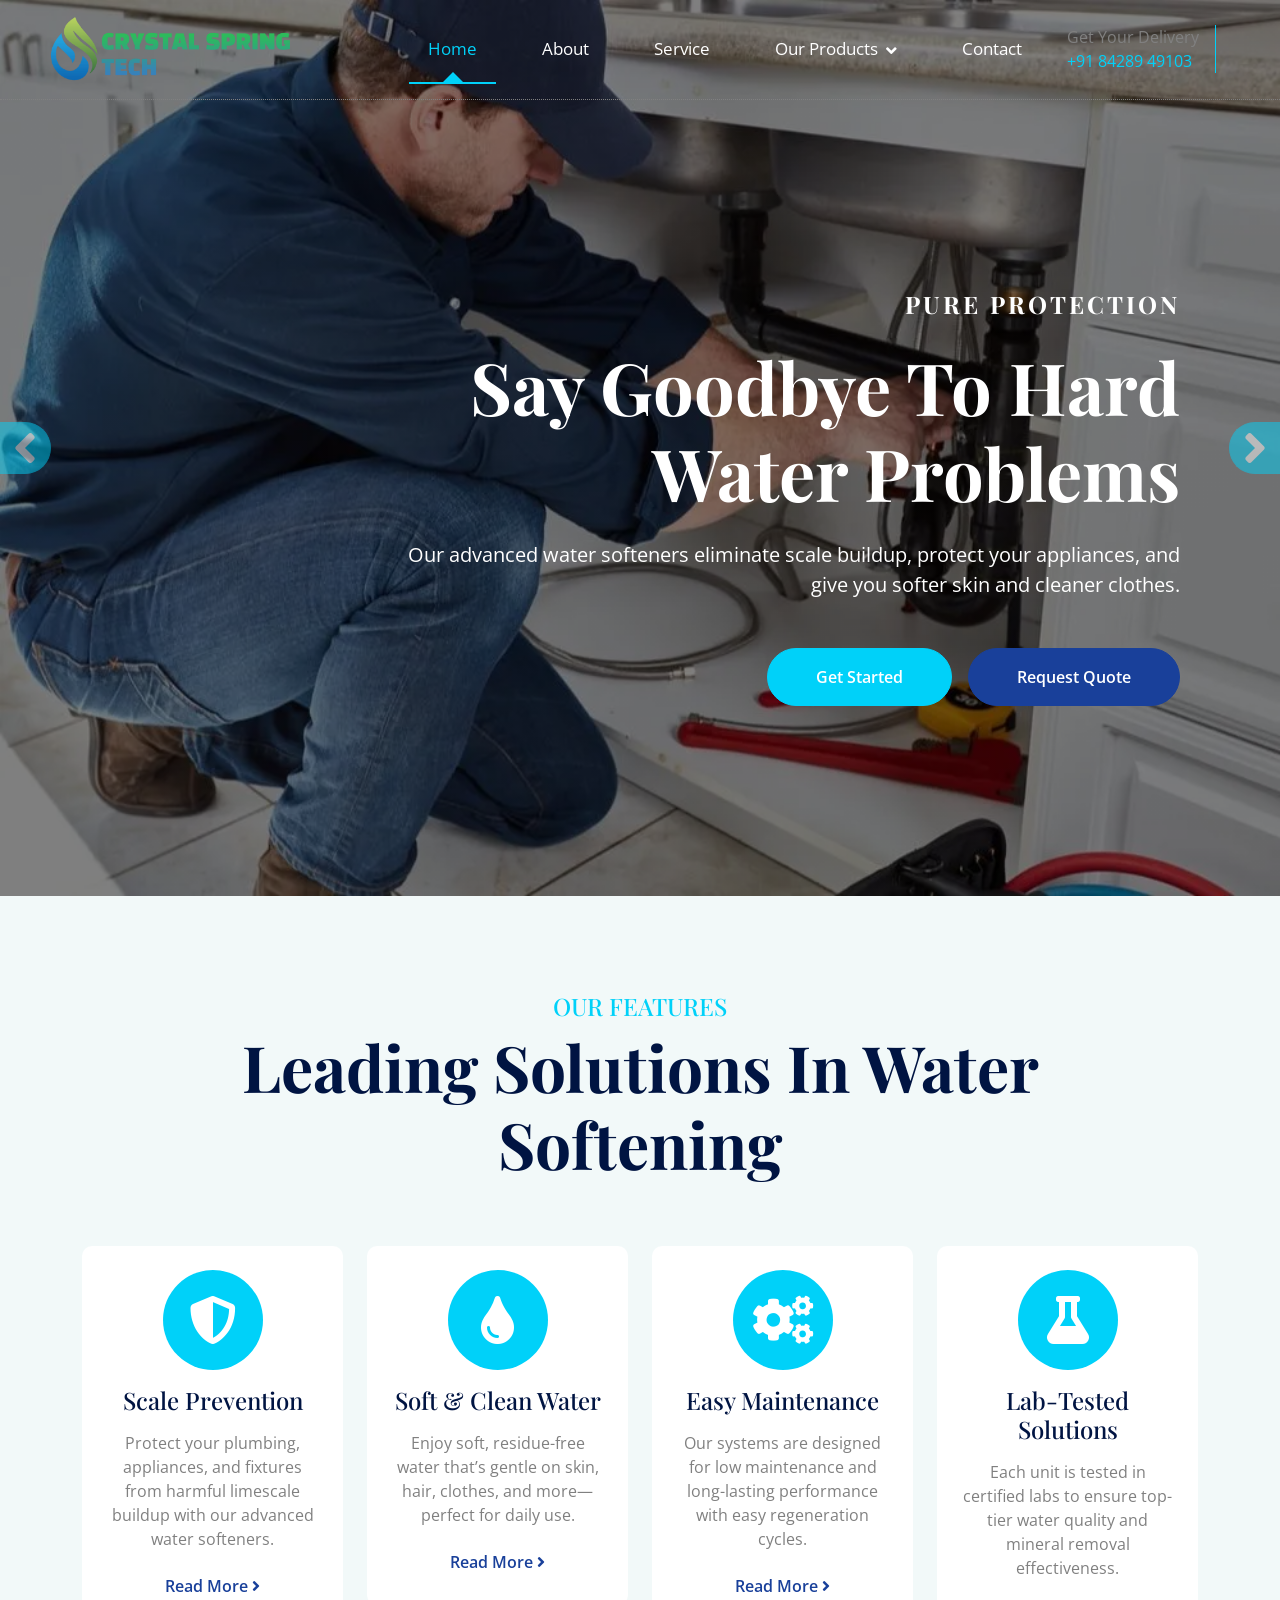
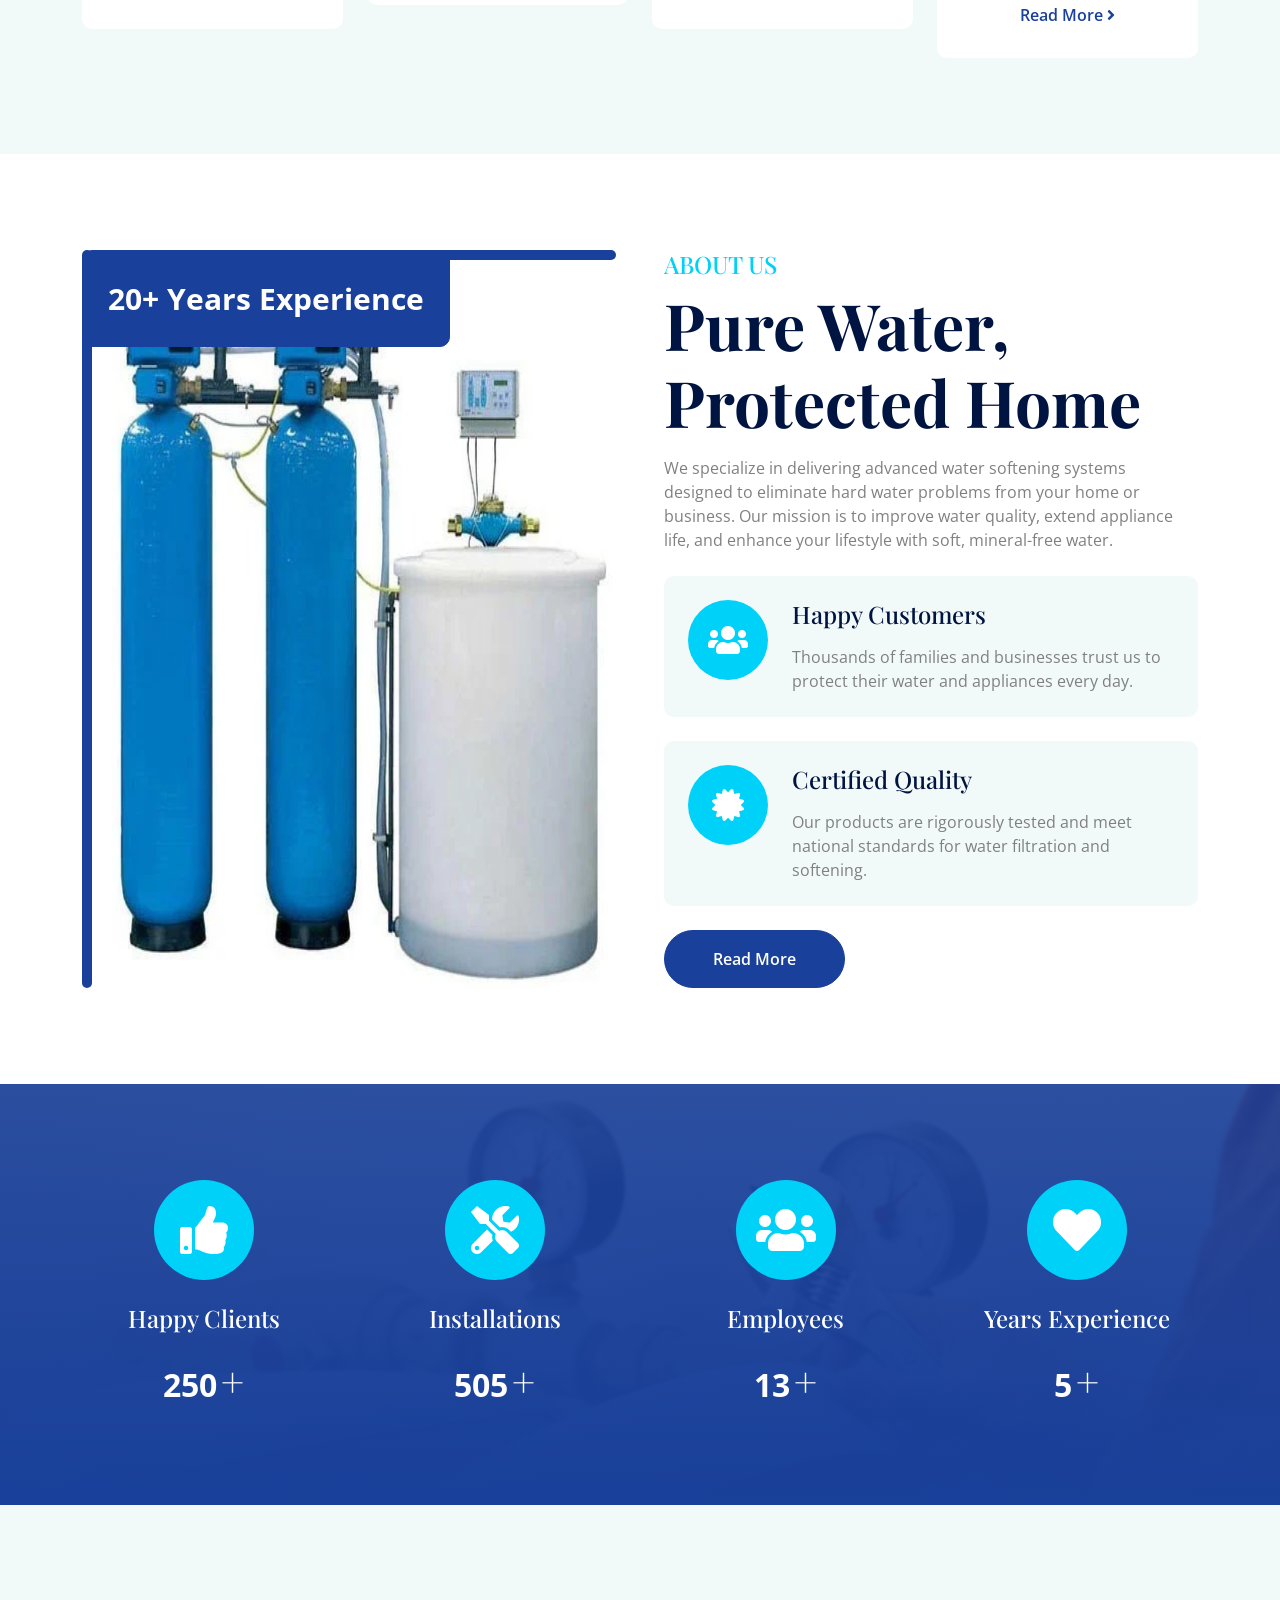
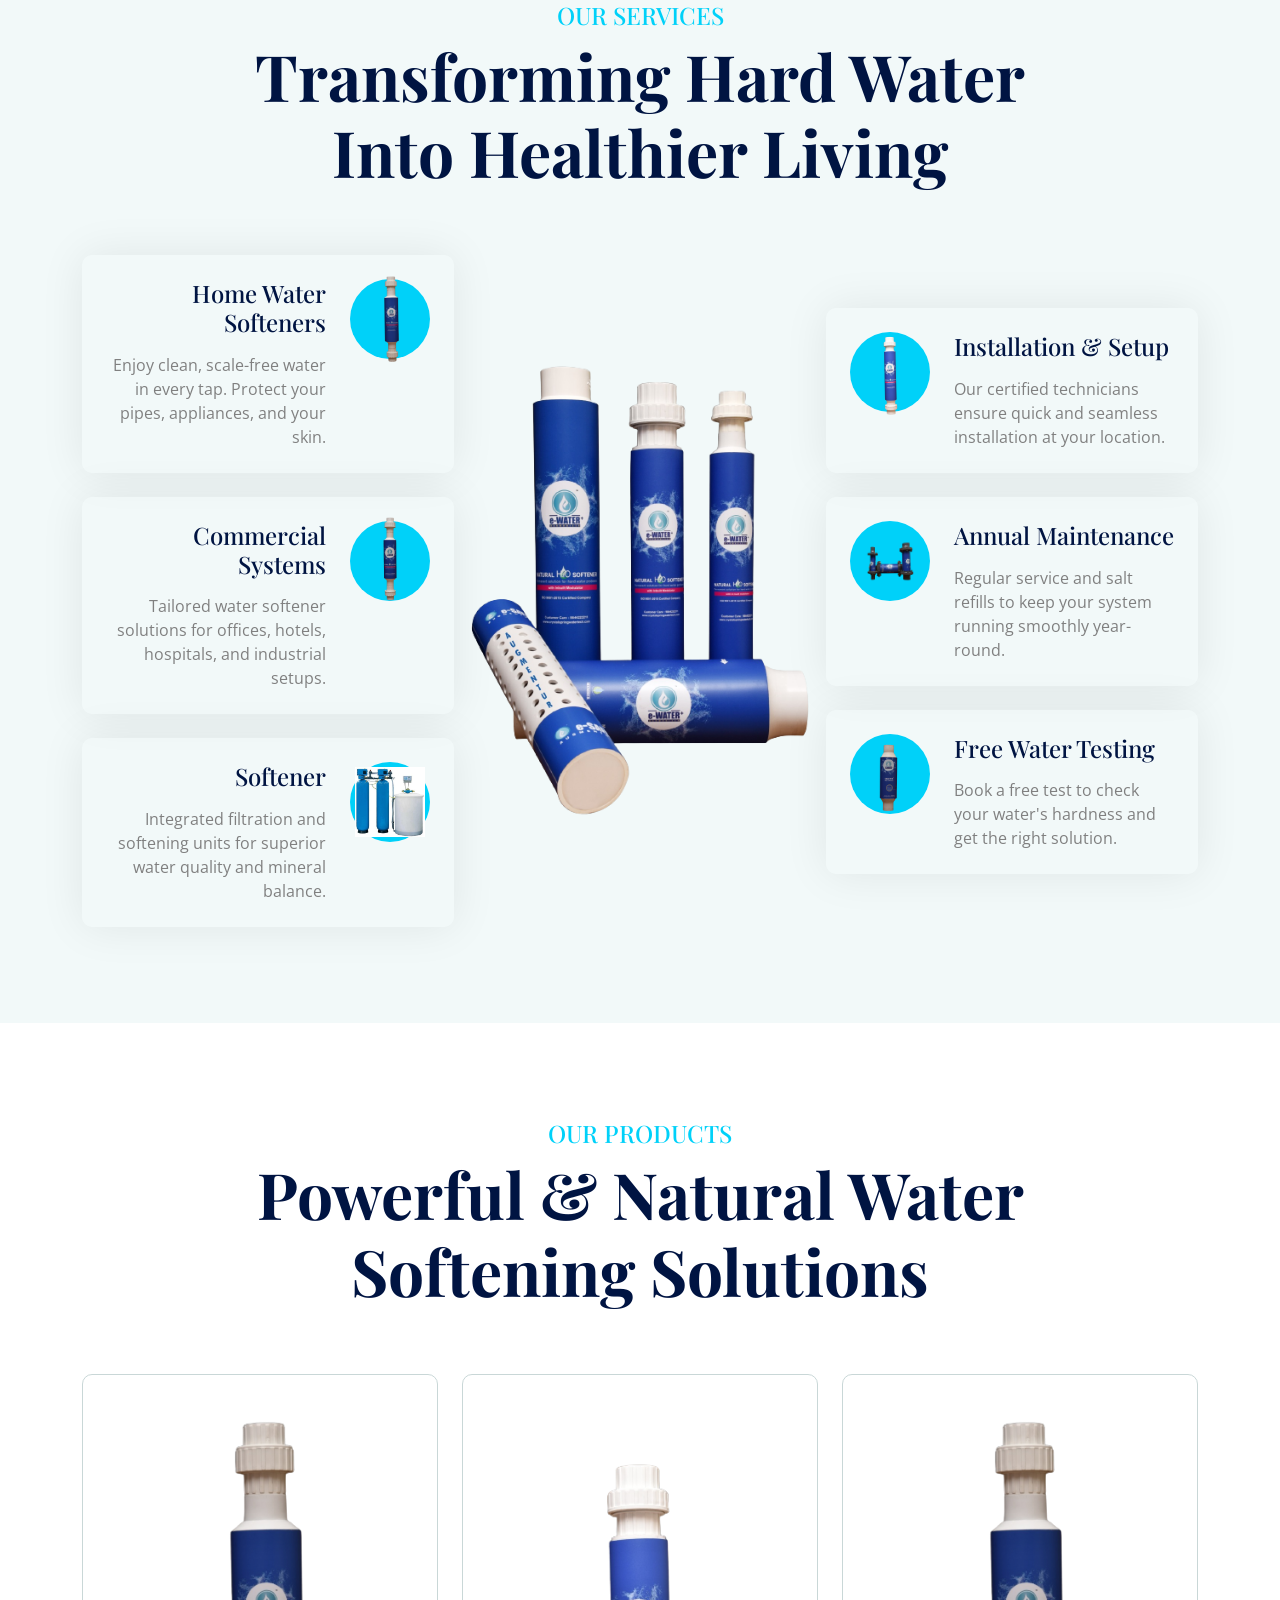
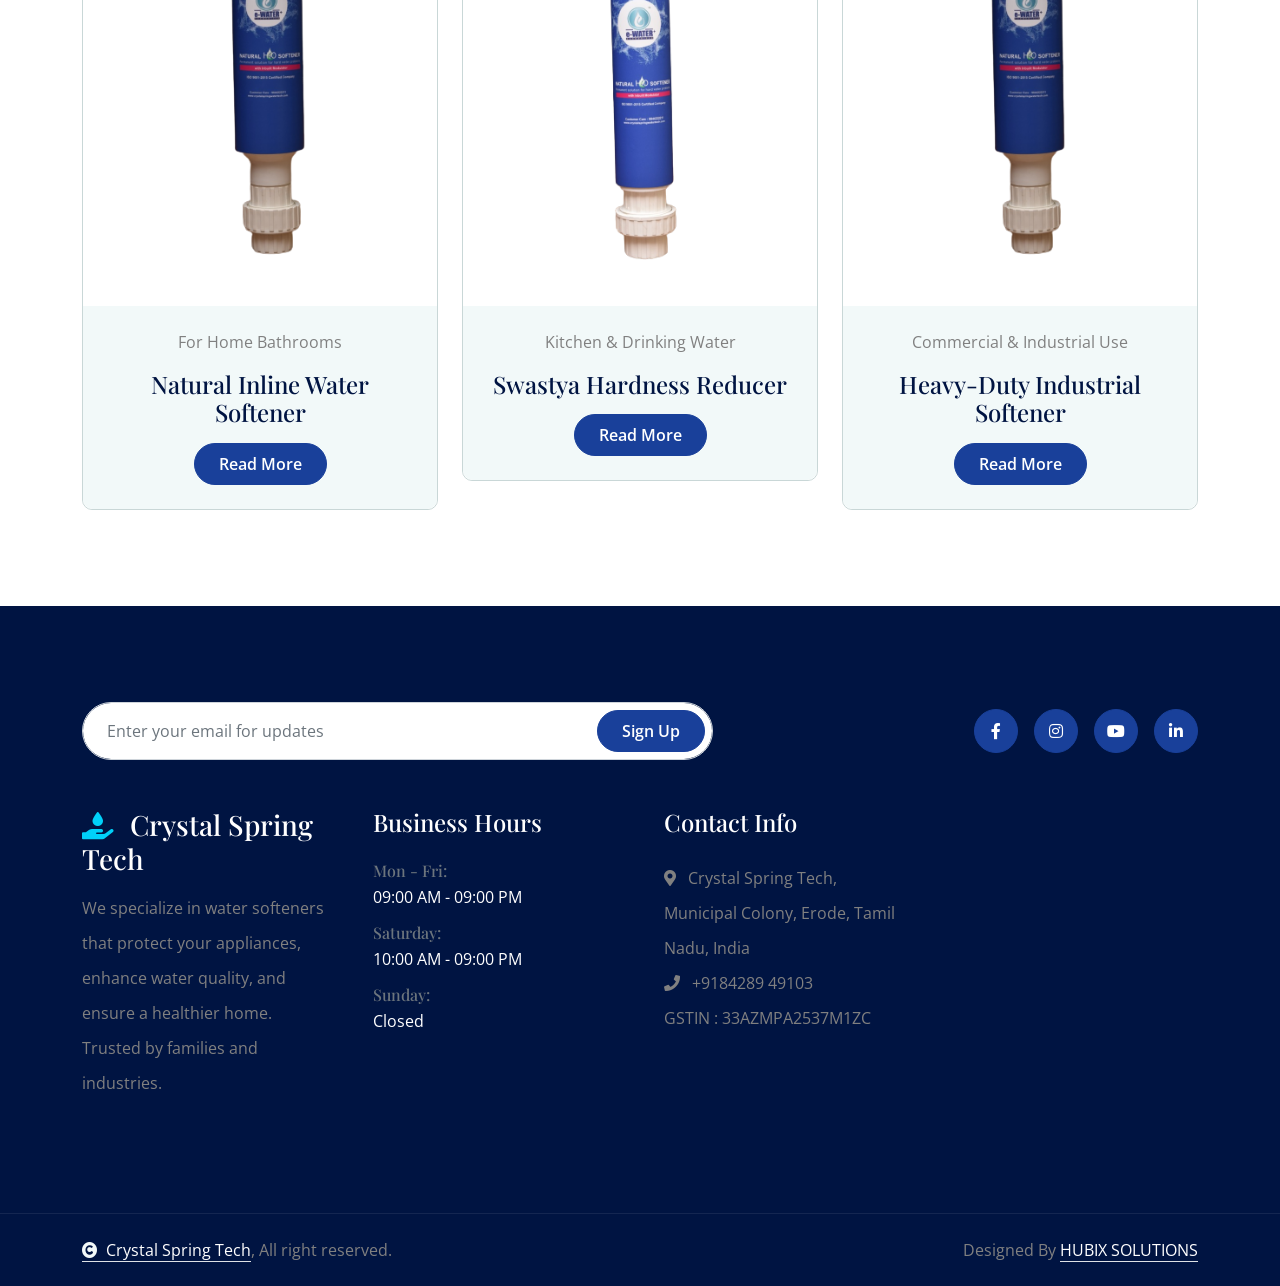
==== index.html @ ca8a9dbf "Update index.html" ====
<!DOCTYPE html>
<html lang="en">

    <head>
        <meta charset="utf-8">
        <title>Crystal Spring Tech</title>
        <meta content="width=device-width, initial-scale=1.0" name="viewport">
        <meta content="" name="keywords">
        <meta content="" name="description">

        <!-- Google Web Fonts -->
        <link rel="preconnect" href="https://fonts.googleapis.com">
        <link rel="preconnect" href="https://fonts.gstatic.com" crossorigin>
        <link href="https://fonts.googleapis.com/css2?family=Open+Sans:ital,wdth,wght@0,75..100,300..800;1,75..100,300..800&family=Playfair+Display:ital,wght@0,400..900;1,400..900&display=swap" rel="stylesheet"> 

        <!-- Icon Font Stylesheet -->
        <link rel="stylesheet" href="https://use.fontawesome.com/releases/v5.15.4/css/all.css"/>
        <link href="https://cdn.jsdelivr.net/npm/bootstrap-icons@1.4.1/font/bootstrap-icons.css" rel="stylesheet">

        <!-- Libraries Stylesheet -->
        <link href="lib/animate/animate.min.css" rel="stylesheet">
        <link href="lib/owlcarousel/assets/owl.carousel.min.css" rel="stylesheet">


        <!-- Customized Bootstrap Stylesheet -->
        <link href="css/bootstrap.min.css" rel="stylesheet">

        <!-- Template Stylesheet -->
        <link href="css/style.css" rel="stylesheet">
        
        <!-- Custom Modal Styles -->
        <style>
            .modal-content {
                border-radius: 15px;
                border: none;
                box-shadow: 0 10px 30px rgba(0,0,0,0.3);
            }
            .modal-header {
                background: linear-gradient(135deg, #007bff, #0056b3);
                color: white;
                border-radius: 15px 15px 0 0;
            }
            .modal-header .btn-close {
                filter: invert(1);
            }
            .modal-body {
                padding: 2rem;
            }
            .modal-footer {
                border-top: 1px solid #dee2e6;
                padding: 1rem 2rem;
            }
            .service-content a[data-bs-toggle="modal"] {
                cursor: pointer;
                transition: all 0.3s ease;
            }
            .service-content a[data-bs-toggle="modal"]:hover {
                color: #007bff !important;
                transform: translateY(-2px);
            }
        </style>
    </head>

    <body>

        <!-- Spinner Start -->
        <div id="spinner" class="show bg-white position-fixed translate-middle w-100 vh-100 top-50 start-50 d-flex align-items-center justify-content-center">
            <div class="spinner-border text-primary" style="width: 3rem; height: 3rem;" role="status">
                <span class="sr-only">Loading...</span>
            </div>
        </div>
        <!-- Spinner End -->

        <!-- Navbar & Hero Start -->
        <div class="container-fluid position-relative p-0">
            <nav class="navbar navbar-expand-lg navbar-light px-4 px-lg-5 py-3 py-lg-0">
                <a href="/" class="navbar-brand p-0" style="max-height: 100px;">
                    <div style="display: flex;">
                        <img src="img/cst-logo.png" style="" alt="Logo">
                    </div>
                </a>
                <button class="navbar-toggler" type="button" data-bs-toggle="collapse" data-bs-target="#navbarCollapse">
                    <span class="fa fa-bars"></span>
                </button>
                <div class="collapse navbar-collapse" id="navbarCollapse">
                    <div class="navbar-nav ms-auto py-0">
                        <a href="/index.html" class="nav-item nav-link active" style="padding: 20px;">Home</a>
                        <a href="/about.html" class="nav-item nav-link" style="padding: 20px;">About</a>
                        <a href="/service.html" class="nav-item nav-link" style="padding: 20px;">Service</a>
                        
                        <!-- Products Dropdown -->
                        <div class="nav-item dropdown">
                            <a href="#" class="nav-link dropdown-toggle" style="padding: 20px;" id="productsDropdown" role="button" data-bs-toggle="dropdown" aria-expanded="false">Our Products</a>
                            <ul class="dropdown-menu" aria-labelledby="productsDropdown">
                                <li><a class="dropdown-item" href="/softeners.html">Water Softeners</a></li>
                                <li><a class="dropdown-item" href="/ro-purifiers.html">RO Purifiers</a></li>
                                <li><a class="dropdown-item" href="/commercial-purifiers.html">Commercial Purifiers</a></li>
                                <li><a class="dropdown-item" href="/health-products.html">Health Products</a></li>
                            </ul>
                        </div>

                        <a href="/contact.html" class="nav-item nav-link" style="padding: 20px;">Contact</a>
                    </div>
                    <div class="d-none d-xl-flex me-3">
                        <div class="d-flex flex-column pe-3 border-end border-primary">
                            <span class="text-body">Get Your Delivery</span>
                            <a href="tel:+91 84289 49103"><span class="text-primary">+91 84289 49103</span></a>
                        </div>
                    </div>

                </div>
            </nav>
            </div>

            <!-- Carousel Start -->
         <!-- Carousel Start -->
<div class="carousel-header">
    <div id="carouselId" class="carousel slide" data-bs-ride="carousel">
        <ol class="carousel-indicators">
            <li data-bs-target="#carouselId" data-bs-slide-to="0" class="active"></li>
            <li data-bs-target="#carouselId" data-bs-slide-to="1"></li>
            <li data-bs-target="#carouselId" data-bs-slide-to="2"></li>
        </ol>
        <div class="carousel-inner" role="listbox">
            <!-- Slide 1 -->
            <div class="carousel-item active">
                <img src="img/slide-1.webp" class="img-fluid w-100" alt="Water softener installation">
                <div class="carousel-caption-1">
                    <div class="carousel-caption-1-content" style="max-width: 900px;">
                        <h4 class="text-white text-uppercase fw-bold mb-4 fadeInLeft animated" style="letter-spacing: 3px;">Pure Protection</h4>
                        <h1 class="display-2 text-capitalize text-white mb-4 fadeInLeft animated">Say Goodbye to Hard Water Problems</h1>
                        <p class="mb-5 fs-5 text-white fadeInLeft animated">
                            Our advanced water softeners eliminate scale buildup, protect your appliances, and give you softer skin and cleaner clothes.
                        </p>
                        <div class="carousel-caption-1-content-btn fadeInLeft animated">
                            <a class="btn btn-primary rounded-pill py-3 px-5 me-2" href="#">Get Started</a>
                            <a class="btn btn-secondary rounded-pill py-3 px-5 ms-2" href="#">Request Quote</a>
                        </div>
                    </div>
                </div>
            </div>

            <!-- Slide 2 -->
            <div class="carousel-item">
                <img src="img/slide-2.jpg" class="img-fluid w-100" alt="Happy family using soft water">
                <div class="carousel-caption-2">
                    <div class="carousel-caption-2-content" style="max-width: 900px;">
                        <h4 class="text-white text-uppercase fw-bold mb-4 fadeInRight animated" style="letter-spacing: 3px;">Healthy Living</h4>
                        <h1 class="display-2 text-capitalize text-white mb-4 fadeInRight animated">Soft Water for a Healthier Home</h1>
                        <p class="mb-5 fs-5 text-white fadeInRight animated">
                            Provide your family with cleaner, safer water. Enjoy benefits like smoother skin, shinier hair, and spotless dishes every day.
                        </p>
                        <div class="carousel-caption-2-content-btn fadeInRight animated">
                            <a class="btn btn-primary rounded-pill py-3 px-5 me-2" href="#">Try It Now</a>
                            <a class="btn btn-secondary rounded-pill py-3 px-5 ms-2" href="#">Free Consultation</a>
                        </div>
                    </div>
                </div>
            </div>

            <!-- Slide 3 -->
            <div class="carousel-item">
                <img src="img/slide-3.jpg" class="img-fluid w-100" alt="Pipe cleaned by soft water">
                <div class="carousel-caption-1">
                    <div class="carousel-caption-1-content" style="max-width: 900px;">
                        <h4 class="text-white text-uppercase fw-bold mb-4 fadeInLeft animated" style="letter-spacing: 3px;">Smart Savings</h4>
                        <h1 class="display-2 text-capitalize text-white mb-4 fadeInLeft animated">Extend the Life of Your Appliances</h1>
                        <p class="mb-5 fs-5 text-white fadeInLeft animated">
                            Prevent limescale damage to your plumbing, water heaters, and washing machines — save money on repairs and energy bills.
                        </p>
                        <div class="carousel-caption-1-content-btn fadeInLeft animated">
                            <a class="btn btn-primary rounded-pill py-3 px-5 me-2" href="#">Install Now</a>
                            <a class="btn btn-secondary rounded-pill py-3 px-5 ms-2" href="#">Learn More</a>
                        </div>
                    </div>
                </div>
            </div>
        </div>

        <!-- Carousel controls -->
        <button class="carousel-control-prev" type="button" data-bs-target="#carouselId" data-bs-slide="prev">
            <span class="carousel-control-prev-icon btn btn-primary" aria-hidden="true"><i class="fa fa-angle-left fa-3x"></i></span>
            <span class="visually-hidden">Previous</span>
        </button>
        <button class="carousel-control-next" type="button" data-bs-target="#carouselId" data-bs-slide="next">
            <span class="carousel-control-next-icon btn btn-primary" aria-hidden="true"><i class="fa fa-angle-right fa-3x"></i></span>
            <span class="visually-hidden">Next</span>
        </button>
    </div>
</div>
<!-- Carousel End -->

        <!-- Navbar & Hero End -->

        <!-- Modal Search Start -->
        <div class="modal fade" id="searchModal" tabindex="-1" aria-labelledby="exampleModalLabel" aria-hidden="true">
            <div class="modal-dialog modal-fullscreen">
                <div class="modal-content rounded-0">
                    <div class="modal-header">
                        <h4 class="modal-title mb-0" id="exampleModalLabel">Search by keyword</h4>
                        <button type="button" class="btn-close" data-bs-dismiss="modal" aria-label="Close"></button>
                    </div>
                    <div class="modal-body d-flex align-items-center">
                        <div class="input-group w-75 mx-auto d-flex">
                            <input type="search" class="form-control p-3" placeholder="keywords" aria-describedby="search-icon-1">
                            <span id="search-icon-1" class="input-group-text btn border p-3"><i class="fa fa-search text-white"></i></span>
                        </div>
                    </div>
                </div>
            </div>
        </div>
        <!-- Modal Search End -->

        <!-- Installation & Setup Modal -->
        <div class="modal fade" id="installationModal" tabindex="-1" aria-labelledby="installationModalLabel" aria-hidden="true">
            <div class="modal-dialog modal-lg">
                <div class="modal-content">
                    <div class="modal-header">
                        <h5 class="modal-title" id="installationModalLabel">Installation & Setup Service</h5>
                        <button type="button" class="btn-close" data-bs-dismiss="modal" aria-label="Close"></button>
                    </div>
                    <div class="modal-body">
                        <div class="row">
                            <div class="col-md-4">
                                <img src="img/ewater-cup.png" class="img-fluid rounded" alt="Installation Service">
                            </div>
                            <div class="col-md-8">
                                <h4 class="text-primary mb-3">Professional Installation Service</h4>
                                <p class="mb-3">Our certified technicians provide complete installation and setup services for all our water softening systems.</p>
                                <ul class="list-unstyled">
                                    <li><i class="fas fa-check text-primary me-2"></i>Free site inspection and assessment</li>
                                    <li><i class="fas fa-check text-primary me-2"></i>Professional installation by certified technicians</li>
                                    <li><i class="fas fa-check text-primary me-2"></i>System testing and calibration</li>
                                    <li><i class="fas fa-check text-primary me-2"></i>User training and maintenance guidance</li>
                                    <li><i class="fas fa-check text-primary me-2"></i>1-year installation warranty</li>
                                </ul>
                                <p class="text-muted"><strong>Duration:</strong> 2-4 hours | <strong>Cost:</strong> Included with product purchase</p>
                            </div>
                        </div>
                    </div>
                    <div class="modal-footer">
                        <button type="button" class="btn btn-secondary" data-bs-dismiss="modal">Close</button>
                        <a href="/contact.html" class="btn btn-primary">Book Installation</a>
                    </div>
                </div>
            </div>
        </div>

        <!-- Annual Maintenance Modal -->
        <div class="modal fade" id="maintenanceModal" tabindex="-1" aria-labelledby="maintenanceModalLabel" aria-hidden="true">
            <div class="modal-dialog modal-lg">
                <div class="modal-content">
                    <div class="modal-header">
                        <h5 class="modal-title" id="maintenanceModalLabel">Annual Maintenance Service</h5>
                        <button type="button" class="btn-close" data-bs-dismiss="modal" aria-label="Close"></button>
                    </div>
                    <div class="modal-body">
                        <div class="row">
                            <div class="col-md-4">
                                <img src="img/ewater-pipe.png" class="img-fluid rounded" alt="Maintenance Service">
                            </div>
                            <div class="col-md-8">
                                <h4 class="text-primary mb-3">Comprehensive Maintenance Plan</h4>
                                <p class="mb-3">Keep your water softening system running at peak performance with our annual maintenance service.</p>
                                <ul class="list-unstyled">
                                    <li><i class="fas fa-check text-primary me-2"></i>System performance check and optimization</li>
                                    <li><i class="fas fa-check text-primary me-2"></i>Salt refill and resin bed cleaning</li>
                                    <li><i class="fas fa-check text-primary me-2"></i>Filter replacement and sanitization</li>
                                    <li><i class="fas fa-check text-primary me-2"></i>Water quality testing</li>
                                    <li><i class="fas fa-check text-primary me-2"></i>Preventive maintenance and repairs</li>
                                </ul>
                                <p class="text-muted"><strong>Service Frequency:</strong> Annual | <strong>Cost:</strong> ₹2,500 per visit</p>
                            </div>
                        </div>
                    </div>
                    <div class="modal-footer">
                        <button type="button" class="btn btn-secondary" data-bs-dismiss="modal">Close</button>
                        <a href="/contact.html" class="btn btn-primary">Schedule Maintenance</a>
                    </div>
                </div>
            </div>
        </div>

        <!-- Free Water Testing Modal -->
        <div class="modal fade" id="testingModal" tabindex="-1" aria-labelledby="testingModalLabel" aria-hidden="true">
            <div class="modal-dialog modal-lg">
                <div class="modal-content">
                    <div class="modal-header">
                        <h5 class="modal-title" id="testingModalLabel">Free Water Testing Service</h5>
                        <button type="button" class="btn-close" data-bs-dismiss="modal" aria-label="Close"></button>
                    </div>
                    <div class="modal-body">
                        <div class="row">
                            <div class="col-md-4">
                                <img src="img/ewater-swas.png" class="img-fluid rounded" alt="Water Testing Service">
                            </div>
                            <div class="col-md-8">
                                <h4 class="text-primary mb-3">Comprehensive Water Analysis</h4>
                                <p class="mb-3">Get a detailed analysis of your water quality to determine the best treatment solution for your needs.</p>
                                <ul class="list-unstyled">
                                    <li><i class="fas fa-check text-primary me-2"></i>Hardness level testing</li>
                                    <li><i class="fas fa-check text-primary me-2"></i>pH level measurement</li>
                                    <li><i class="fas fa-check text-primary me-2"></i>Contaminant analysis</li>
                                    <li><i class="fas fa-check text-primary me-2"></i>Mineral content assessment</li>
                                    <li><i class="fas fa-check text-primary me-2"></i>Personalized treatment recommendations</li>
                                </ul>
                                <p class="text-muted"><strong>Service:</strong> Completely Free | <strong>Duration:</strong> 30 minutes</p>
                            </div>
                        </div>
                    </div>
                    <div class="modal-footer">
                        <button type="button" class="btn btn-secondary" data-bs-dismiss="modal">Close</button>
                        <a href="/contact.html" class="btn btn-primary">Book Free Test</a>
                    </div>
                </div>
            </div>
        </div>

       <!-- Feature Start -->
<div class="container-fluid feature bg-light py-5">
    <div class="container py-5">
        <div class="text-center mx-auto pb-5 wow fadeInUp" data-wow-delay="0.2s" style="max-width: 800px;">
            <h4 class="text-uppercase text-primary">Our Features</h4>
            <h1 class="display-3 text-capitalize mb-3">Leading Solutions in Water Softening</h1>
        </div>
        <div class="row g-4">
            <!-- Feature 1 -->
            <div class="col-md-6 col-lg-6 col-xl-3 wow fadeInUp" data-wow-delay="0.2s">
                <div class="feature-item p-4">
                    <div class="feature-icon mb-3">
                        <i class="fas fa-shield-alt text-white fa-3x"></i>
                    </div>
                    <a href="#" class="h4 mb-3">Scale Prevention</a>
                    <p class="mb-3">Protect your plumbing, appliances, and fixtures from harmful limescale buildup with our advanced water softeners.</p>
                    <a href="#" class="btn text-secondary">Read More <i class="fa fa-angle-right"></i></a>
                </div>
            </div>

            <!-- Feature 2 -->
            <div class="col-md-6 col-lg-6 col-xl-3 wow fadeInUp" data-wow-delay="0.4s">
                <div class="feature-item p-4">
                    <div class="feature-icon mb-3">
                        <i class="fas fa-tint text-white fa-3x"></i>
                    </div>
                    <a href="#" class="h4 mb-3">Soft & Clean Water</a>
                    <p class="mb-3">Enjoy soft, residue-free water that’s gentle on skin, hair, clothes, and more—perfect for daily use.</p>
                    <a href="#" class="btn text-secondary">Read More <i class="fa fa-angle-right"></i></a>
                </div>
            </div>

            <!-- Feature 3 -->
            <div class="col-md-6 col-lg-6 col-xl-3 wow fadeInUp" data-wow-delay="0.6s">
                <div class="feature-item p-4">
                    <div class="feature-icon mb-3">
                        <i class="fas fa-cogs text-white fa-3x"></i>
                    </div>
                    <a href="#" class="h4 mb-3">Easy Maintenance</a>
                    <p class="mb-3">Our systems are designed for low maintenance and long-lasting performance with easy regeneration cycles.</p>
                    <a href="#" class="btn text-secondary">Read More <i class="fa fa-angle-right"></i></a>
                </div>
            </div>

            <!-- Feature 4 -->
            <div class="col-md-6 col-lg-6 col-xl-3 wow fadeInUp" data-wow-delay="0.8s">
                <div class="feature-item p-4">
                    <div class="feature-icon mb-3">
                        <i class="fas fa-flask text-white fa-3x"></i>
                    </div>
                    <a href="#" class="h4 mb-3">Lab-Tested Solutions</a>
                    <p class="mb-3">Each unit is tested in certified labs to ensure top-tier water quality and mineral removal effectiveness.</p>
                    <a href="#" class="btn text-secondary">Read More <i class="fa fa-angle-right"></i></a>
                </div>
            </div>
        </div>
    </div>
</div>
<!-- Feature End -->

<!-- About Start -->
<div class="container-fluid about overflow-hidden py-5">
    <div class="container py-5">
        <div class="row g-5">
            <!-- Image Section -->
            <div class="col-xl-6 wow fadeInLeft" data-wow-delay="0.2s">
                <div class="about-img rounded h-100">
                    <img src="img/ewater-img-5.webp" class="img-fluid rounded h-100 w-100" style="object-fit: fill;" alt="Water Softener Installation">
                    <div class="about-exp"><span>20+ Years Experience</span></div>
                </div>
            </div>

            <!-- Content Section -->
            <div class="col-xl-6 wow fadeInRight" data-wow-delay="0.2s">
                <div class="about-item">
                    <h4 class="text-primary text-uppercase">About Us</h4>
                    <h1 class="display-3 mb-3">Pure Water, Protected Home</h1>
                    <p class="mb-4">
                        We specialize in delivering advanced water softening systems designed to eliminate hard water problems from your home or business. Our mission is to improve water quality, extend appliance life, and enhance your lifestyle with soft, mineral-free water.
                    </p>

                    <!-- Feature 1 -->
                    <div class="bg-light rounded p-4 mb-4">
                        <div class="d-flex">
                            <div class="pe-4">
                                <div class="rounded-circle bg-primary d-flex align-items-center justify-content-center" style="width: 80px; height: 80px;">
                                    <i class="fas fa-users text-white fa-2x"></i>
                                </div>
                            </div>
                            <div>
                                <a href="#" class="h4 d-inline-block mb-3">Happy Customers</a>
                                <p class="mb-0">Thousands of families and businesses trust us to protect their water and appliances every day.</p>
                            </div>
                        </div>
                    </div>

                    <!-- Feature 2 -->
                    <div class="bg-light rounded p-4 mb-4">
                        <div class="d-flex">
                            <div class="pe-4">
                                <div class="rounded-circle bg-primary d-flex align-items-center justify-content-center" style="width: 80px; height: 80px;">
                                    <i class="fas fa-certificate text-white fa-2x"></i>
                                </div>
                            </div>
                            <div>
                                <a href="#" class="h4 d-inline-block mb-3">Certified Quality</a>
                                <p class="mb-0">Our products are rigorously tested and meet national standards for water filtration and softening.</p>
                            </div>
                        </div>
                    </div>

                    <a href="#" class="btn btn-secondary rounded-pill py-3 px-5">Read More</a>
                </div>
            </div>
        </div>
    </div>
</div>
<!-- About End -->



       <!-- Fact Counter -->
<div class="container-fluid counter bg-softener-counter py-5">
    <div class="container py-5">
        <div class="row g-5">
            <!-- Happy Clients -->
            <div class="col-md-6 col-lg-6 col-xl-3 wow fadeInUp" data-wow-delay="0.2s">
                <div class="counter-item">
                    <div class="counter-item-icon mx-auto">
                        <i class="fas fa-thumbs-up fa-3x text-white"></i>
                    </div>
                    <h4 class="text-white my-4">Happy Clients</h4>
                    <div class="counter-counting">
                        <span class="text-white fs-2 fw-bold" data-toggle="counter-up">1000</span>
                        <span class="h1 fw-bold text-white">+</span>
                    </div>
                </div>
            </div>

            <!-- Installations -->
            <div class="col-md-6 col-lg-6 col-xl-3 wow fadeInUp" data-wow-delay="0.4s">
                <div class="counter-item">
                    <div class="counter-item-icon mx-auto">
                        <i class="fas fa-tools fa-3x text-white"></i>
                    </div>
                    <h4 class="text-white my-4">Installations</h4>
                    <div class="counter-counting">
                        <span class="text-white fs-2 fw-bold" data-toggle="counter-up">2000</span>
                        <span class="h1 fw-bold text-white">+</span>
                    </div>
                </div>
            </div>

            <!-- Employees -->
            <div class="col-md-6 col-lg-6 col-xl-3 wow fadeInUp" data-wow-delay="0.6s">
                <div class="counter-item">
                    <div class="counter-item-icon mx-auto">
                        <i class="fas fa-users fa-3x text-white"></i>
                    </div>
                    <h4 class="text-white my-4">Employees</h4>
                    <div class="counter-counting">
                        <span class="text-white fs-2 fw-bold" data-toggle="counter-up">50</span>
                        <span class="h1 fw-bold text-white">+</span>
                    </div>
                </div>
            </div>

            <!-- Years Experience -->
            <div class="col-md-6 col-lg-6 col-xl-3 wow fadeInUp" data-wow-delay="0.8s">
                <div class="counter-item">
                    <div class="counter-item-icon mx-auto">
                        <i class="fas fa-heart fa-3x text-white"></i>
                    </div>
                    <h4 class="text-white my-4">Years Experience</h4>
                    <div class="counter-counting">
                        <span class="text-white fs-2 fw-bold" data-toggle="counter-up">20</span>
                        <span class="h1 fw-bold text-white">+</span>
                    </div>
                </div>
            </div>
        </div>
    </div>
</div>
<!-- Fact Counter End -->

<!-- Service Start -->
<div class="container-fluid service bg-light overflow-hidden py-5">
    <div class="container py-5">
        <div class="text-center mx-auto pb-5 wow fadeInUp" data-wow-delay="0.2s" style="max-width: 800px;">
            <h4 class="text-uppercase text-primary">Our Services</h4>
            <h1 class="display-3 text-capitalize mb-3">Transforming Hard Water into Healthier Living</h1>
        </div>
        <div class="row gx-0 gy-4 align-items-center">
            <!-- Left Services -->
            <div href="/product.html" class="col-lg-6 col-xl-4 wow fadeInLeft" data-wow-delay="0.2s">
                <div class="service-item rounded p-4 mb-4">
                    <div class="row">
                        <div class="col-12">
                            <div class="d-flex">
                                <div class="service-content text-end">
                                    <a href="#" class="h4 d-inline-block mb-3">Home Water Softeners</a>
                                    <p class="mb-0">Enjoy clean, scale-free water in every tap. Protect your pipes, appliances, and your skin.</p>
                                </div>
                                <div class="ps-4">
                                    <div class="service-btn"><img style="width: 70px;" src='img/ewater-1.png'></img></div>
                                </div>
                            </div>
                        </div>
                    </div>
                </div>
                <div href="/product.html" class="service-item rounded p-4 mb-4">
                    <div class="row">
                        <div class="col-12">
                            <div class="d-flex">
                                <div class="service-content text-end">
                                    <a href="#" class="h4 d-inline-block mb-3">Commercial Systems</a>
                                    <p class="mb-0">Tailored water softener solutions for offices, hotels, hospitals, and industrial setups.</p>
                                </div>
                                <div class="ps-4">
                                    <div class="service-btn"><img style="width: 70px;" src='img/ewater-cap-2.png'></img></div>
                                </div>
                            </div>
                        </div>
                    </div>
                </div>
                <div href="/product.html" class="service-item rounded p-4 mb-0">
                    <div href="/product.html" class="row">
                        <div href="/product.html" class="col-12">
                            <div href="/product.html" class="d-flex">
                                <div class="service-content text-end">
                                    <a href="/product.html" class="h4 d-inline-block mb-3">Softener</a>
                                    <p href="/product.html" class="mb-0">Integrated filtration and softening units for superior water quality and mineral balance.</p>
                                </div>
                                <div href="/product.html" class="ps-4">
                                    <div class="service-btn"><img style="width: 70px;" src='img/softener-combo.webp'></img></div>
                                </div>
                            </div>
                        </div>
                    </div>
                </div>
            </div>

            <!-- Center Image -->
            <div href="/product.html" class="col-lg-6 col-xl-4 wow fadeInUp" data-wow-delay="0.3s">
                <div class="bg-transparent">
                    <img src="img/ewater-cap.png" class="img-fluid w-100" alt="Water softener service image">
                </div>
            </div>

            <!-- Right Services -->
            <div href="/product.html" class="col-lg-6 col-xl-4 wow fadeInRight" data-wow-delay="0.2s">
                <div class="service-item rounded p-4 mb-4">
                    <div class="row">
                        <div class="col-12">
                            <div class="d-flex">
                                <div class="pe-4">
                                    <div class="service-btn"><img style="width: 70px;" src='img/ewater-cup.png'></img></div>
                                    
                                </div>
                                <div class="service-content">
                                    <a href="#" class="h4 d-inline-block mb-3" data-bs-toggle="modal" data-bs-target="#installationModal">Installation & Setup</a>
                                    <p class="mb-0">Our certified technicians ensure quick and seamless installation at your location.</p>
                                </div>
                            </div>
                        </div>
                    </div>
                </div>
                <div href="/product.html" class="service-item rounded p-4 mb-4">
                    <div class="row">
                        <div class="col-12">
                            <div class="d-flex">
                                <div class="pe-4">
                                    <div class="service-btn"><img style="width: 70px;" src='img/ewater-pipe.png'></img></div>

                                </div>
                                <div class="service-content">
                                    <a href="#" class="h4 d-inline-block mb-3" data-bs-toggle="modal" data-bs-target="#maintenanceModal">Annual Maintenance</a>
                                    <p class="mb-0">Regular service and salt refills to keep your system running smoothly year-round.</p>
                                </div>
                            </div>
                        </div>
                    </div>
                </div>
                <div href="/product.html" class="service-item rounded p-4 mb-0">
                    <div class="row">
                        <div class="col-12">
                            <div class="d-flex">
                                <div class="pe-4">
                                    <div class="service-btn"><img style="width: 70px;" src='img/ewater-swas.png'></img></div>
                                </div>
                                <div class="service-content">
                                    <a href="#" class="h4 d-inline-block mb-3" data-bs-toggle="modal" data-bs-target="#testingModal">Free Water Testing</a>
                                    <p class="mb-0">Book a free test to check your water's hardness and get the right solution.</p>
                                </div>
                            </div>
                        </div>
                    </div>
                </div>
            </div>
        </div>
    </div>
</div>
<!-- Service End -->

<!-- Products Start -->
<div class="container-fluid product py-5">
    <div class="container py-5">
        <div class="text-center mx-auto pb-5 wow fadeInUp" data-wow-delay="0.2s" style="max-width: 800px;">
            <h4 class="text-uppercase text-primary">Our Products</h4>
            <h1 class="display-3 text-capitalize mb-3">Powerful & Natural Water Softening Solutions</h1>
        </div>
        <div class="row g-4 justify-content-center">
            <!-- Product 1 -->
            <div class="col-lg-6 col-xl-4 wow fadeInUp" data-wow-delay="0.2s">
                <div class="product-item">
                    <img src="img/ewater-1.png" class="img-fluid w-100 rounded-top" alt="Natural Inline Water Softener">
                    <div class="product-content bg-light text-center rounded-bottom p-4">
                        <p>For Home Bathrooms</p>
                        <a href="#" class="h4 d-inline-block mb-3">Natural Inline Water Softener</a>
                        <a class="btn btn-secondary rounded-pill py-2 px-4" href="/product.html">Read More</a>
                    </div>
                </div>
            </div>

            <!-- Product 2 -->
            <div class="col-lg-6 col-xl-4 wow fadeInUp" data-wow-delay="0.4s">
                <div class="product-item">
                    <img src="img/p2.png" class="img-fluid w-100 rounded-top" alt="Swastya Hardness Reducer">
                    <div class="product-content bg-light text-center rounded-bottom p-4">
                        <p>Kitchen & Drinking Water</p>
                        <a href="#" class="h4 d-inline-block mb-3">Swastya Hardness Reducer</a>
                        <a  class="btn btn-secondary rounded-pill py-2 px-4" href="product.html">Read More</a>
                    </div>
                </div>
            </div>

            <!-- Product 3 -->
            <div class="col-lg-6 col-xl-4 wow fadeInUp" data-wow-delay="0.6s">
                <div class="product-item">
                    <img src="img/p3.png" class="img-fluid w-100 rounded-top" alt="Industrial Softener Unit">
                    <div class="product-content bg-light text-center rounded-bottom p-4">
                        <p>Commercial & Industrial Use</p>
                        <a href="#" class="h4 d-inline-block mb-3">Heavy-Duty Industrial Softener</a>
                        <a class="btn btn-secondary rounded-pill py-2 px-4" href="/product.html">Read More</a>
                    </div>
                </div>
            </div>
        </div>
    </div>
</div>
<!-- Products End -->



       


        <!-- Team Start -->
        <!-- <div class="container-fluid team pb-5">
            <div class="container pb-5">
                <div class="text-center mx-auto pb-5 wow fadeInUp" data-wow-delay="0.2s" style="max-width: 800px;">
                    <h4 class="text-uppercase text-primary">Our Team</h4>
                    <h1 class="display-3 text-capitalize mb-3">What is Really seo & How Can I Use It?</h1>
                </div>
                <div class="row g-4">
                    <div class="col-md-6 col-lg-6 col-xl-3 wow fadeInUp" data-wow-delay="0.2s">
                        <div class="team-item p-4">
                            <div class="team-inner rounded">
                                <div class="team-img">
                                    <img src="img/team-1.jpg" class="img-fluid rounded-top w-100" alt="Image">
                                    <div class="team-share">
                                        <a class="btn btn-secondary btn-md-square rounded-pill text-white mx-1" href=""><i class="fas fa-share-alt"></i></a>
                                    </div>
                                    <div class="team-icon rounded-pill py-2 px-2">
                                        <a class="btn btn-secondary btn-sm-square rounded-pill mx-1" href=""><i class="fab fa-facebook-f"></i></a>
                                        <a class="btn btn-secondary btn-sm-square rounded-pill me-1" href=""><i class="fab fa-twitter"></i></a>
                                        <a class="btn btn-secondary btn-sm-square rounded-pill me-1" href=""><i class="fab fa-linkedin-in"></i></a>
                                        <a class="btn btn-secondary btn-sm-square rounded-pill me-1" href=""><i class="fab fa-instagram"></i></a>
                                    </div>
                                </div>
                                <div class="bg-light rounded-bottom text-center py-4">
                                    <h4 class="mb-3">Hard Branots</h4>
                                    <p class="mb-0">CEO & Founder</p>
                                </div>
                            </div>
                        </div>
                    </div>
                    <div class="col-md-6 col-lg-6 col-xl-3 wow fadeInUp" data-wow-delay="0.4s">
                        <div class="team-item p-4">
                            <div class="team-inner rounded">
                                <div class="team-img">
                                    <img src="img/team-2.jpg" class="img-fluid rounded-top w-100" alt="Image">
                                    <div class="team-share">
                                        <a class="btn btn-secondary btn-md-square rounded-pill text-white mx-1" href=""><i class="fas fa-share-alt"></i></a>
                                    </div>
                                    <div class="team-icon rounded-pill py-2 px-2">
                                        <a class="btn btn-secondary btn-sm-square rounded-pill mx-1" href=""><i class="fab fa-facebook-f"></i></a>
                                        <a class="btn btn-secondary btn-sm-square rounded-pill me-1" href=""><i class="fab fa-twitter"></i></a>
                                        <a class="btn btn-secondary btn-sm-square rounded-pill me-1" href=""><i class="fab fa-linkedin-in"></i></a>
                                        <a class="btn btn-secondary btn-sm-square rounded-pill me-1" href=""><i class="fab fa-instagram"></i></a>
                                    </div>
                                </div>
                                <div class="bg-light rounded-bottom text-center py-4">
                                    <h4 class="mb-3">Hard Branots</h4>
                                    <p class="mb-0">CEO & Founder</p>
                                </div>
                            </div>
                        </div>
                    </div>
                    <div class="col-md-6 col-lg-6 col-xl-3 wow fadeInUp" data-wow-delay="0.6s">
                        <div class="team-item p-4">
                            <div class="team-inner rounded">
                                <div class="team-img">
                                    <img src="img/team-3.jpg" class="img-fluid rounded-top w-100" alt="Image">
                                    <div class="team-share">
                                        <a class="btn btn-secondary btn-md-square rounded-pill text-white mx-1" href=""><i class="fas fa-share-alt"></i></a>
                                    </div>
                                    <div class="team-icon rounded-pill py-2 px-2">
                                        <a class="btn btn-secondary btn-sm-square rounded-pill mx-1" href=""><i class="fab fa-facebook-f"></i></a>
                                        <a class="btn btn-secondary btn-sm-square rounded-pill me-1" href=""><i class="fab fa-twitter"></i></a>
                                        <a class="btn btn-secondary btn-sm-square rounded-pill me-1" href=""><i class="fab fa-linkedin-in"></i></a>
                                        <a class="btn btn-secondary btn-sm-square rounded-pill me-1" href=""><i class="fab fa-instagram"></i></a>
                                    </div>
                                </div>
                                <div class="bg-light rounded-bottom text-center py-4">
                                    <h4 class="mb-3">Hard Branots</h4>
                                    <p class="mb-0">CEO & Founder</p>
                                </div>
                            </div>
                        </div>
                    </div>
                    <div class="col-md-6 col-lg-6 col-xl-3 wow fadeInUp" data-wow-delay="0.8s">
                        <div class="team-item p-4">
                            <div class="team-inner rounded">
                                <div class="team-img">
                                    <img src="img/team-4.jpg" class="img-fluid rounded-top w-100" alt="Image">
                                    <div class="team-share">
                                        <a class="btn btn-secondary btn-md-square rounded-pill text-white mx-1" href=""><i class="fas fa-share-alt"></i></a>
                                    </div>
                                    <div class="team-icon rounded-pill py-2 px-2">
                                        <a class="btn btn-secondary btn-sm-square rounded-pill mx-1" href=""><i class="fab fa-facebook-f"></i></a>
                                        <a class="btn btn-secondary btn-sm-square rounded-pill me-1" href=""><i class="fab fa-twitter"></i></a>
                                        <a class="btn btn-secondary btn-sm-square rounded-pill me-1" href=""><i class="fab fa-linkedin-in"></i></a>
                                        <a class="btn btn-secondary btn-sm-square rounded-pill me-1" href=""><i class="fab fa-instagram"></i></a>
                                    </div>
                                </div>
                                <div class="bg-light rounded-bottom text-center py-4">
                                    <h4 class="mb-3">Hard Branots</h4>
                                    <p class="mb-0">CEO & Founder</p>
                                </div>
                            </div>
                        </div>
                    </div>
                </div>
            </div>
        </div> -->
        <!-- Team End -->

        <!-- Testimonial Start -->
        <!-- <div class="container-fluid testimonial pb-5">
            <div class="container pb-5">
                <div class="text-center mx-auto pb-5 wow fadeInUp" data-wow-delay="0.2s" style="max-width: 800px;">
                    <h4 class="text-uppercase text-primary">Testimonials</h4>
                    <h1 class="display-3 text-capitalize mb-3">Our clients reviews.</h1>
                </div>
                <div class="owl-carousel testimonial-carousel wow fadeInUp" data-wow-delay="0.3s">
                    <div class="testimonial-item text-center p-4">
                        <p>Lorem ipsum dolor sit amet consectetur, adipisicing elit. Incidunt pariatur officiis quis molestias, sit iure sunt voluptatibus accusantium laboriosam dolore.
                        </p>
                        <div class="d-flex justify-content-center mb-4">
                            <img src="img/testimonial-1.jpg" class="img-fluid border border-4 border-primary" style="width: 100px; height: 100px; border-radius: 50px;" alt="">
                        </div>
                        <div class="d-block">
                            <h4 class="text-dark">Client Name</h4>
                            <p class="m-0 pb-3">Profession</p>
                            <div class="d-flex justify-content-center text-secondary">
                                <i class="fas fa-star"></i>
                                <i class="fas fa-star"></i>
                                <i class="fas fa-star"></i>
                                <i class="fas fa-star"></i>
                                <i class="fas fa-star"></i>
                            </div>
                        </div>
                    </div>
                    <div class="testimonial-item text-center p-4">
                        <p>Lorem ipsum dolor sit amet consectetur, adipisicing elit. Incidunt pariatur officiis quis molestias, sit iure sunt voluptatibus accusantium laboriosam dolore.
                        </p>
                        <div class="d-flex justify-content-center mb-4">
                            <img src="img/testimonial-2.jpg" class="img-fluid border border-4 border-primary" style="width: 100px; height: 100px; border-radius: 50px;" alt="">
                        </div>
                        <div class="d-block">
                            <h4 class="text-dark">Client Name</h4>
                            <p class="m-0 pb-3">Profession</p>
                            <div class="d-flex justify-content-center text-secondary">
                                <i class="fas fa-star"></i>
                                <i class="fas fa-star"></i>
                                <i class="fas fa-star"></i>
                                <i class="fas fa-star"></i>
                                <i class="fas fa-star"></i>
                            </div>
                        </div>
                    </div>
                    <div class="testimonial-item text-center p-4">
                        <p>Lorem ipsum dolor sit amet consectetur, adipisicing elit. Incidunt pariatur officiis quis molestias, sit iure sunt voluptatibus accusantium laboriosam dolore.
                        </p>
                        <div class="d-flex justify-content-center mb-4">
                            <img src="img/testimonial-3.jpg" class="img-fluid border border-4 border-primary" style="width: 100px; height: 100px; border-radius: 50px;" alt="">
                        </div>
                        <div class="d-block">
                            <h4 class="text-dark">Client Name</h4>
                            <p class="m-0 pb-3">Profession</p>
                            <div class="d-flex justify-content-center text-secondary">
                                <i class="fas fa-star"></i>
                                <i class="fas fa-star"></i>
                                <i class="fas fa-star"></i>
                                <i class="fas fa-star"></i>
                                <i class="fas fa-star"></i>
                            </div>
                        </div>
                    </div>
                    <div class="testimonial-item text-center p-4">
                        <p>Lorem ipsum dolor sit amet consectetur, adipisicing elit. Incidunt pariatur officiis quis molestias, sit iure sunt voluptatibus accusantium laboriosam dolore.
                        </p>
                        <div class="d-flex justify-content-center mb-4">
                            <img src="img/testimonial-3.jpg" class="img-fluid border border-4 border-primary" style="width: 100px; height: 100px; border-radius: 50px;" alt="">
                        </div>
                        <div class="d-block">
                            <h4 class="text-dark">Client Name</h4>
                            <p class="m-0 pb-3">Profession</p>
                            <div class="d-flex justify-content-center text-secondary">
                                <i class="fas fa-star"></i>
                                <i class="fas fa-star"></i>
                                <i class="fas fa-star"></i>
                                <i class="fas fa-star"></i>
                                <i class="fas fa-star"></i>
                            </div>
                        </div>
                    </div>
                </div>
            </div>
        </div> -->
        <!-- Testimonial End -->

    <!-- Footer Start -->
<div class="container-fluid footer py-5 wow fadeIn" data-wow-delay="0.2s">
    <div class="container py-5">
        <!-- Signup + Social Links -->
        <div class="row g-5 mb-5 align-items-center">
            <div class="col-lg-7">
                <div class="position-relative mx-auto">
                    <input class="form-control rounded-pill w-100 py-3 ps-4 pe-5" type="text" placeholder="Enter your email for updates">
                    <button type="button" class="btn btn-secondary rounded-pill position-absolute top-0 end-0 py-2 px-4 mt-2 me-2">Sign Up</button>
                </div>
            </div>
            <div class="col-lg-5">
                <div class="d-flex align-items-center justify-content-center justify-content-lg-end">
                    <a class="btn btn-secondary btn-md-square rounded-circle me-3" href="#"><i class="fab fa-facebook-f"></i></a>
                    <a class="btn btn-secondary btn-md-square rounded-circle me-3" href="#"><i class="fab fa-instagram"></i></a>
                    <a class="btn btn-secondary btn-md-square rounded-circle me-3" href="#"><i class="fab fa-youtube"></i></a>
                    <a class="btn btn-secondary btn-md-square rounded-circle" href="#"><i class="fab fa-linkedin-in"></i></a>
                </div>
            </div>
        </div>

        <!-- Footer Content -->
        <div class="row g-5">
            <!-- Company Overview -->
            <div class="col-md-6 col-lg-6 col-xl-3">
                <div class="footer-item d-flex flex-column">
                    <div class="footer-item">
                        <h3 class="text-white mb-3"><i class="fas fa-hand-holding-water text-primary me-3"></i>Crystal Spring Tech</h3>
                        <p class="mb-3">We specialize in water softeners that protect your appliances, enhance water quality, and ensure a healthier home. Trusted by families and industries.</p>
                    </div>
                </div>
            </div>


            <!-- Business Hours -->
            <div class="col-md-6 col-lg-6 col-xl-3">
                <div class="footer-item d-flex flex-column">
                    <h4 class="text-white mb-4">Business Hours</h4>
                    <div class="mb-2">
                        <h6 class="text-muted mb-0">Mon - Fri:</h6>
                        <p class="text-white mb-0">09:00 AM - 09:00 PM</p>
                    </div>
                    <div class="mb-2">
                        <h6 class="text-muted mb-0">Saturday:</h6>
                        <p class="text-white mb-0">10:00 AM - 09:00 PM</p>
                    </div>
                    <div>
                        <h6 class="text-muted mb-0">Sunday:</h6>
                        <p class="text-white mb-0">Closed</p>
                    </div>
                </div>
            </div>

            <!-- Contact Info -->
            <div class="col-md-6 col-lg-6 col-xl-3">
                <div class="footer-item d-flex flex-column">
                    <h4 class="text-white mb-4">Contact Info</h4>
                    <a href="#"><i class="fas fa-map-marker-alt me-2"></i> Crystal Spring Tech, Municipal Colony, Erode, Tamil Nadu, India</a>
                    <!-- <a href="mailto:info@Crystal Spring Tech.com"><i class="fas fa-envelope me-2"></i> info@.com</a> -->
                    <a href="tel:+9184289 49103"><i class="fas fa-phone me-2"></i> +9184289 49103</a>
                    <a> GSTIN : 33AZMPA2537M1ZC</a>

                </div>
            </div>
        </div>
    </div>
</div>
<!-- Footer End -->

      <div class="container-fluid copyright py-4">
            <div class="container">
                <div class="row g-4 align-items-center">
                    <div class="col-md-6 text-center text-md-start mb-md-0">
                        <span class="text-body"><a href="#" class="border-bottom text-white"><i class="fas fa-copyright text-light me-2"></i>Crystal Spring Tech</a>, All right reserved.</span>
                    </div>
                    <div class="col-md-6 text-center text-md-end text-body">
                        <!--/*** This template is free as long as you keep the below author’s credit link/attribution link/backlink. ***/-->
                        <!--/*** If you'd like to use the template without the below author’s credit link/attribution link/backlink, ***/-->
                        <!--/*** you can purchase the Credit Removal License from "https://htmlcodex.com/credit-removal". ***/-->
                        Designed By <a class="border-bottom text-white" href="https://htmlcodex.com">HUBIX SOLUTIONS</a>
                    </div>
                </div>
            </div>
        </div>

        <!-- Back to Top -->
        <a href="#" class="btn btn-secondary btn-lg-square rounded-circle back-to-top"><i class="fa fa-arrow-up"></i></a>   

        
    <!-- JavaScript Libraries -->
    <script src="https://ajax.googleapis.com/ajax/libs/jquery/3.6.4/jquery.min.js"></script>
    <script src="https://cdn.jsdelivr.net/npm/bootstrap@5.0.0/dist/js/bootstrap.bundle.min.js"></script>
    <script src="lib/wow/wow.min.js"></script>
    <script src="lib/easing/easing.min.js"></script>
    <script src="lib/waypoints/waypoints.min.js"></script>
    <script src="lib/counterup/counterup.min.js"></script>
    <script src="lib/owlcarousel/owl.carousel.min.js"></script>
    

    <!-- Template Javascript -->
    <script src="js/main.js"></script>
    
    <!-- Modal Debug Script -->
    <script>
        // Ensure modals work properly
        document.addEventListener('DOMContentLoaded', function() {
            // Check if Bootstrap is loaded
            if (typeof bootstrap !== 'undefined') {
                console.log('Bootstrap is loaded successfully');
                
                // Test modal functionality
                const installationModal = document.getElementById('installationModal');
                const maintenanceModal = document.getElementById('maintenanceModal');
                const testingModal = document.getElementById('testingModal');
                
                if (installationModal) {
                    console.log('Installation modal found');
                }
                if (maintenanceModal) {
                    console.log('Maintenance modal found');
                }
                if (testingModal) {
                    console.log('Testing modal found');
                }
                
                // Manual click handlers as fallback
                const installationLink = document.querySelector('a[data-bs-target="#installationModal"]');
                const maintenanceLink = document.querySelector('a[data-bs-target="#maintenanceModal"]');
                const testingLink = document.querySelector('a[data-bs-target="#testingModal"]');
                
                if (installationLink) {
                    installationLink.addEventListener('click', function(e) {
                        e.preventDefault();
                        console.log('Installation modal triggered');
                        const modal = new bootstrap.Modal(document.getElementById('installationModal'));
                        modal.show();
                    });
                }
                
                if (maintenanceLink) {
                    maintenanceLink.addEventListener('click', function(e) {
                        e.preventDefault();
                        console.log('Maintenance modal triggered');
                        const modal = new bootstrap.Modal(document.getElementById('maintenanceModal'));
                        modal.show();
                    });
                }
                
                if (testingLink) {
                    testingLink.addEventListener('click', function(e) {
                        e.preventDefault();
                        console.log('Testing modal triggered');
                        const modal = new bootstrap.Modal(document.getElementById('testingModal'));
                        modal.show();
                    });
                }
                
            } else {
                console.error('Bootstrap is not loaded');
            }
        });
    </script>
    </body>


</html>
---- css/style.css ----
/*** Spinner Start ***/
/*** Spinner ***/
#spinner {
    opacity: 0;
    visibility: hidden;
    transition: opacity .5s ease-out, visibility 0s linear .5s;
    z-index: 99999;
}

#spinner.show {
    transition: opacity .5s ease-out, visibility 0s linear 0s;
    visibility: visible;
    opacity: 1;
}
/*** Spinner End ***/

.back-to-top {
    position: fixed;
    right: 30px;
    bottom: 30px;
    transition: 0.5s;
    z-index: 99;
}

/*** Button Start ***/
.btn {
    font-weight: 600;
    transition: .5s;
}

.btn-square {
    width: 32px;
    height: 32px;
}

.btn-sm-square {
    width: 34px;
    height: 34px;
}

.btn-md-square {
    width: 44px;
    height: 44px;
}

.btn-lg-square {
    width: 56px;
    height: 56px;
}

.btn-xl-square {
    width: 66px;
    height: 66px;
}

.btn-square,
.btn-sm-square,
.btn-md-square,
.btn-lg-square,
.btn-xl-square {
    padding: 0;
    display: flex;
    align-items: center;
    justify-content: center;
    font-weight: normal;
}

.btn.btn-primary {
    color: var(--bs-white);
}

.btn.btn-primary:hover {
    background: var(--bs-secondary);
    border: 1px solid var(--bs-secondary);
}

.btn.btn-secondary {
    color: var(--bs-white);
   
}

.btn.btn-secondary:hover {
    background: var(--bs-primary);
    border: 1px solid var(--bs-primary);
}
/*** Topbar Start ***/

/*** Navbar ***/
.navbar-light .navbar-nav .nav-link {
    position: relative;
    margin-right: 25px;
    padding: 35px 0;
    color: var(--bs-white);
    font-size: 17px;
    font-weight: 400;
    outline: none;
    transition: .5s;
}

.sticky-top.navbar-light .navbar-nav .nav-link {
    padding: 20px 0;
    color: var(--bs-dark);
}

.navbar-light .navbar-nav .nav-link:hover,
.navbar-light .navbar-nav .nav-link.active {
    color: var(--bs-primary);
}

.navbar-light {
     max-height: 100px;
    transition: .5s;
}


.navbar-brand img {
    max-height: 100px;
    transition: .5s;
}

.sticky-top.navbar-light .navbar-brand img {
    max-height: 45px;
}

.navbar .dropdown-toggle::after {
    border: none;
    content: "\f107";
    font-family: "Font Awesome 5 Free";
    font-weight: 600;
    vertical-align: middle;
    margin-left: 8px;
}

.dropdown .dropdown-menu a:hover {
    background: var(--bs-primary);
    color: var(--bs-white);
}

.navbar .nav-item:hover .dropdown-menu {
    transform: rotateX(0deg);
    visibility: visible;
    background: var(--bs-light);
    transition: .5s;
    opacity: 1;
}

@media (max-width: 991.98px) {
    .sticky-top.navbar-light {
        position: static;
        background: var(--bs-white);
        border: none;
    }

    .navbar.navbar-expand-lg .navbar-toggler {
        padding: 10px 20px;
        border: 1px solid var(--bs-primary);
        color: var(--bs-primary);
        z-index: 1001;
    }

    .navbar-light .navbar-collapse {
        margin-top: 0;
        border-top: none;
        background: var(--bs-white);
        width: 100%;
        z-index: 1000;
    }

    .navbar-light .navbar-nav .nav-link,
    .sticky-top.navbar-light .navbar-nav .nav-link {
        padding: 10px 0;
        margin-left: 0;
        color: var(--bs-dark);
    }

    .navbar-light .navbar-brand img {
        max-height: 45px;
    }
}

@media (min-width: 992px) {
    .navbar .nav-item .dropdown-menu {
        display: block;
        visibility: hidden;
        top: 100%;
        transform: rotateX(-75deg);
        transform-origin: 0% 0%;
        border: 0;
        border-radius: 10px;
        transition: .5s;
        opacity: 0;
    }

    .navbar-light {
        position: absolute;
        width: 100%;
        top: 0;
        left: 0;
        border-top: 0;
        border-right: 0;
        border-bottom: 1px solid;
        border-left: 0;
        border-style: dotted;
        z-index: 999;
    }
    
    .sticky-top.navbar-light {
        position: fixed;
        background: var(--bs-light);
        border: none;
    }

    .navbar-light .navbar-nav .nav-item::before {
        position: absolute;
        content: "";
        width: 0;
        height: 2px;
        bottom: -1px;
        left: 50%;
        background: var(--bs-primary);
        transition: .5s;
    }

    .sticky-top.navbar-light .navbar-nav .nav-item::before {
        bottom: 0;
    }

    .navbar-light .navbar-nav .nav-item::after {
        content: "";
        position: absolute;
        bottom: 1px;
        left: 50%;
        transform: translateX(-50%);
        border: 10px solid;
        border-color: transparent transparent var(--bs-primary) transparent;
        opacity: 0;
        transition: 0.5s;
    }

    .navbar-light .navbar-nav .nav-item:hover::after,
    .navbar-light .navbar-nav .nav-item.active::after {
        bottom: 1px;
        opacity: 1;
    }

    .navbar-light .navbar-nav .nav-item:hover::before,
    .navbar-light .navbar-nav .nav-item.active::before {
        width: calc(100% - 2px);
        left: 1px;
    }

    .navbar-light .navbar-nav .nav-link.nav-contact::before {
        display: none;
    }
}
/*** Carousel Hero Header Start ***/
.carousel-header {
    position: relative;
    overflow: hidden;
}

.carousel-indicators {
    display: none;
}

.carousel .carousel-control-prev,
.carousel .carousel-control-next {
    width: 0;
}

.carousel .carousel-control-prev .carousel-control-prev-icon,
.carousel .carousel-control-next .carousel-control-next-icon {
    position: absolute;
    top: 50%;
    transform: translateY(-50%);
    padding: 25px 25px;
    display: flex;
    align-items: center;
    justify-content: center;
    background: var(--bs-primary);
    transition: 0.5s;
}

.carousel .carousel-control-prev .carousel-control-prev-icon {
    left: 0;
    border-left: 0;
    border-top-left-radius: 0;
    border-top-right-radius: 50px;
    border-bottom-left-radius: 0;
    border-bottom-right-radius: 50px;

}

.carousel .carousel-control-next .carousel-control-next-icon {
    right: 0;
    border-right: 0;
    border-top-left-radius: 50px;
    border-top-right-radius: 0;
    border-bottom-left-radius: 50px;
    border-bottom-right-radius: 0;
}

.carousel .carousel-control-prev .carousel-control-prev-icon:hover,
.carousel .carousel-control-next .carousel-control-next-icon:hover {
    background: var(--bs-secondary);
}

.carousel .carousel-inner .carousel-item {
    position: relative;
}

.carousel .carousel-inner .carousel-item .carousel-caption-1  {
    position: absolute;
    width: 100%;
    height: 100%;
    top: 0;
    left: 0;
    padding-top: 100px;
    display: flex;
    align-items: center;
    justify-content: end;
    background: linear-gradient(rgba(0, 0, 0, .5), rgba(0, 0, 0, 0.5));
    background-size: cover;
}

.carousel-caption-1-content {
    text-align: end;
    padding-right: 100px;
}

.carousel-caption-1-content .carousel-caption-1-content-btn {
    display: flex;
    justify-content: end;
}

.carousel .carousel-inner .carousel-item .carousel-caption-2  {
    position: absolute;
    width: 100%;
    height: 100%;
    top: 0;
    left: 0;
    padding-top: 100px;
    display: flex;
    align-items: center;
    text-align: center;
    background: linear-gradient(rgba(0, 0, 0, .5), rgba(0, 0, 0, 0.5));
    background-size: cover;
}

.carousel-caption-2-content {
    text-align: start;
    padding-left: 100px;
}

.carousel-caption-2-content .carousel-caption-2-content-btn {
    display: flex;
    justify-content: start;
}


@media (max-width: 992px) {
    .carousel .carousel-inner .carousel-item {
        height: 700px;
        margin-top: -100px;
    }

    .carousel .carousel-inner .carousel-item img {
        height: 700px;
        object-fit: cover;
    }


    .carousel .carousel-inner .carousel-item .carousel-caption-1 {
        max-width: 100% !important;
        justify-content: center;
    }

    .carousel-caption-1-content {
        padding: 0 20px !important;
        text-align: center !important;
    }

    .carousel-caption-1-content .carousel-caption-1-content-btn {
        justify-content: center;
    }


    .carousel .carousel-inner .carousel-item .carousel-caption-2 {
        max-width: 100% !important;
        justify-content: center;
    }

    .carousel-caption-2-content {
        padding: 0 20px !important;
        text-align: center !important;
    }

    .carousel-caption-2-content .carousel-caption-2-content-btn {
        justify-content: center;
    }



    .carousel .carousel-control-prev .carousel-control-prev-icon,
    .carousel .carousel-control-next .carousel-control-next-icon {
        display: none;
    }
}

.modal .modal-header {
    height: 100px;
}

#searchModal .modal-content {
    background: rgba(255, 255, 255, .6);
}
/*** Carousel Hero Header End ***/

/*** Single Page Hero Header Start ***/
.bg-breadcrumb {
    position: relative;
    overflow: hidden;
    background: linear-gradient(rgba(0, 20, 66, 0.7), rgba(0, 20, 66, 0.7)), url(../img/water.jpg);
    background-position: center top;
    background-repeat: no-repeat;
    background-size: cover;
    padding: 120px 0 60px 0;
    transition: 0.5s;
}

.bg-breadcrumb .breadcrumb {
    position: relative;
}

.bg-breadcrumb .breadcrumb .breadcrumb-item a {
    color: var(--bs-white);
}

@media (max-width: 992px) {
    .bg-breadcrumb {
        padding: 60px 0 60px 0;
    }
}
/*** Single Page Hero Header End ***/


/*** Features Start ***/
.feature .feature-item {
    display: flex;
    flex-direction: column;
    align-items: center;
    text-align: center;
    background: var(--bs-white);
    border-radius: 10px;
    transition: 0.5s;
}

.feature .feature-item:hover {
    box-shadow: 0 0 45px rgba(0, 0, 0, .08);
}

.feature .feature-item .feature-icon {
    width: 100px;
    height: 100px;
    border-radius: 50px;
    display: flex;
    align-items: center;
    justify-content: center;
    background: var(--bs-primary);
}

.feature .feature-item .feature-icon i {
    transition: 0.5s;
}

.feature .feature-item:hover .feature-icon i {
    transform: rotate(360deg);
}

.feature .feature-item a.btn {
    transition: 0.5s;
}

.feature .feature-item:hover a.btn:hover {
    color: var(--bs-primary) !important;
}
/*** Features End ***/

/*** About Start ***/
.about .about-img {
    position: relative;
    padding-bottom: 30px;
    margin-top: 30px; 
    margin-left: 30px;
}

.about .about-img::before {
    content: "";
    position: absolute;
    width: 100%;
    height: 10px;
    top: -30px;
    right: 0;
    border-radius: 10px;
    background: var(--bs-secondary);

}

.about .about-img::after {
    content: "";
    position: absolute;
    width: 10px;
    height: 100%;
    left: -30px;
    bottom: 30px;
    border-radius: 10px;
    background: var(--bs-secondary);
}

.about .about-img .about-exp {
    position: absolute;
    top: 0;
    left: 0;
    padding: 25px;
    font-size: 30px;
    font-weight: bold;
    background: var(--bs-secondary);
    color: var(--bs-white);
    border: 1px solid var(--bs-secondary);
    margin-top: -30px;
    margin-left: -30px;
    border-radius: 10px;
}
/*** About End ***/

/*** Service Start ***/
.service-item {
    position: relative;
    box-shadow: 0 0 45px rgba(0, 0, 0, .08);
}

.service-item::after {
    content: "";
    position: absolute;
    width: 0;
    height: 0;
    left: 0;
    bottom: 0;
    border-radius: 10px;
    background: var(--bs-primary);
    transition: 0.5s;
    z-index: 1;
}

.service-item:hover::after {
    width: 100%;
    height: 100%;
}

.service-item:hover .service-content,
.service-item:hover .service-btn {
    position: relative;
    z-index: 2;
}

.service-item .service-content a,
.service-item .service-content p {
    transition: 0.5s;
}

.service-item:hover .service-content a:hover {
    color: var(--bs-secondary);
}

.service-item:hover .service-content p {
    color: var(--bs-white);
} 

.service-item .service-btn {
    width: 80px;
    height: 80px;
    border-radius: 50px;
    display: flex;
    align-items: center;
    justify-content: center;
    background: var(--bs-primary);
    transition: 0.5s;
}

.service-item .service-btn i {
    transition: 0.5s;
}

.service-item:hover .service-btn {
    background: var(--bs-white);
}

.service-item:hover .service-btn i {
    transform: rotate(360deg);
    color: var(--bs-primary) !important;
}
/*** Service End ***/


/*** Counter Start ***/
.counter {
    position: relative;
    overflow: hidden;
    background: linear-gradient(rgba(25, 64, 154, 0.9), rgba(25, 64, 154, 1)), url(../img/fact-image.jpg);
    background-position: center top;
    background-repeat: no-repeat;
    background-size: cover;
}

.counter .counter-item {
    display: flex;
    flex-direction: column;
    justify-content: center;
    text-align: center;
}

.counter .counter-item .counter-item-icon {
    width: 100px;
    height: 100px;
    border-radius: 50px;
    background: var(--bs-primary);
    display: inline-flex;
    align-items: center;
    justify-content: center;
}
/*** Counter End ***/


/*** Products Start ***/
.product .product-item {
    border: 1px solid rgba(196, 211, 211, 0.9);
    border-radius: 10px;
}

/*** Products End ***/

/*** Blog Start ***/
.blog .blog-item {
    border-radius: 10px;
    background: var(--bs-light);
    transition: 0.5s;
}

.blog .blog-item:hover {
    box-shadow: 0 0 45px rgba(0, 0, 0, 0.2);
}

.blog .blog-item .blog-img {
    position: relative;
    overflow: hidden;
    border-top-left-radius: 10px;
    border-top-right-radius: 10px;
}

.blog .blog-item .blog-img::after {
    content: "";
    position: absolute;
    width: 100%;
    height: 100%;
    top: 0;
    left: 0;
    border-top-left-radius: 10px;
    border-top-right-radius: 10px;
    transition: 0.5s;
    z-index: 1;
}

.blog .blog-item .blog-img img {
    transition: 0.5s;
}

.blog .blog-item:hover .blog-img img {
    transform: scale(1.2);
}

.blog .blog-item:hover .blog-img::after {
    background: rgba(0, 209, 249, 0.2);
}

.blog .blog-item .blog-date {
    position: absolute;
    top: 25px;
    left: 25px;
    border-radius: 10px;
    background: var(--bs-primary);
    color: var(--bs-white);
    z-index: 2;
}

.blog .blog-item .blog-content a {
    transition: 0.5s;
}

.blog .blog-item:hover .blog-content a:hover {
    color: var(--bs-primary) !important;
}
/*** Blog End ***/

/*** Team Start ***/
.team .team-item {
    position: relative;
    overflow: hidden;
    background: var(--bs-white);
    border: 1px solid var(--bs-secondary);
    border-radius: 10px;
}

.team .team-item .team-inner {
    transition: 0.5s;
}
.team .team-item:hover .team-inner {
    box-shadow: 0 0 45px rgba(0, 0, 0, 0.2);
}

.team .team-item .team-inner .team-img {
    position: relative;
    z-index: 2;
}

.team .team-item .team-inner .team-img::after {
    content: "";
    width: 100%;
    height: 0;
    position: absolute;
    top: 0;
    left: 0;
    border-top-left-radius: 10px;
    border-top-right-radius: 10px;
    background: rgba(0, 209, 249, 0.2);
    transition: 0.5s;
    z-index: 3;
}

.team .team-item:hover .team-inner .team-img::after {
    height: 100%;
}

.team .team-item .team-inner .team-img .team-share {
    position: absolute;
    left: 10px;
    bottom: 10px;
    transition: 0.5s;
    z-index: 2;
}

.team .team-item:hover .team-inner .team-img .team-share {
    opacity: 0;
}

.team .team-item .team-inner .team-img .team-icon {
    position: absolute;
    bottom: 0;
    left: -100%;
    border-bottom-left-radius: 0 !important; 
    border-top-left-radius: 0 !important;
    display: inline-flex;
    background: var(--bs-primary);
    transition: 0.5s;
    z-index: 4;
}

.team .team-item:hover .team-inner .team-img .team-icon { 
    left: -25px; 
}
/*** Team End ***/


/*** testimonial Start ***/
.testimonial .owl-nav .owl-prev {
    position: absolute;
    top: -58px;
    right: 0;
    background: var(--bs-primary);
    color: var(--bs-white);
    padding: 5px 30px;
    border-radius: 30px;
    transition: 0.5s;
}

.testimonial .owl-nav .owl-prev:hover {
    background: var(--bs-secondary);
    color: var(--bs-white);
}

.testimonial .owl-nav .owl-next {
    position: absolute;
    top: -58px;
    right: 88px;
    background: var(--bs-primary);
    color: var(--bs-white);
    padding: 5px 30px;
    border-radius: 30px;
    transition: 0.5s;
}

.testimonial .owl-nav .owl-next:hover {
    background: var(--bs-secondary);
    color: var(--bs-white);
}

.testimonial-carousel .owl-dots {
    display: flex;
    justify-content: center;
    margin-left: 20px;
    margin-top: 20px;
}

.testimonial-carousel .owl-dots .owl-dot {
    width: 20px;
    height: 20px;
    border-radius: 20px;
    margin-right: 15px;
    border: 1px solid var(--bs-secondary);
    background: var(--bs-primary);
    transition: 0.5s;
}

.testimonial-carousel .owl-dots .owl-dot.active {
    width: 20px;
    height: 20px;
    border-radius: 20px;
    border: 1px solid var(--bs-primary);
    background: var(--bs-secondary) !important;
    transition: 0.5s;
}

.testimonial-carousel .owl-dots .owl-dot span {
    position: relative;
    margin-top: 50%;
    margin-left: 50%;
    transform: translate(-50%, -50%);
    display: flex;
    align-items: center;
    justify-content: center;
    text-align: center;
}

.testimonial-carousel .owl-dots .owl-dot span::after {
    content: "";
    width: 8px;
    height: 8px;
    border-radius: 8px;
    position: absolute;
    top: 50%;
    left: 0;
    transform: translateY(-50%);
    display: flex;
    align-items: center;
    justify-content: center;
    text-align: center;
    background: var(--bs-white);
}

@media (max-width: 992px) {
    .owl-carousel.testimonial-carousel {
        padding-top: 30px;
    }

    .testimonial .owl-nav .owl-prev,
    .testimonial .owl-nav .owl-next {
        top: -30px;
    }
}
/*** testimonial End ***/

/*** Footer Start ***/
.footer {
    background: var(--bs-dark);
}

.footer .footer-item a {
    line-height: 35px;
    color: var(--bs-body);
    transition: 0.5s;
}

.footer .footer-item p {
    line-height: 35px;
}

.footer .footer-item a:hover {
    letter-spacing: 1px;
    color: var(--bs-primary);
}

.footer .footer-item .footer-btn a,
.footer .footer-item .footer-btn a i {
    transition: 0.5s;
}

.footer .footer-item .footer-btn a:hover {
    background: var(--bs-white);
}

.footer .footer-item .footer-btn a:hover i {
    color: var(--bs-primary) !important;
}
/*** Footer End ***/

/*** copyright Start ***/
.copyright {
    border-top: 1px solid rgba(255, 255, 255, 0.08);
    background: var(--bs-dark);
}
/*** copyright end ***/


@media (max-width: 991.98px) {
  .navbar-light .navbar-collapse {
    margin-top: 15px;
    border-top: 1px solid rgba(0, 0, 0, .08);
    padding-bottom: 30px; /* add some bottom space so it "goes down" more */
  }

  .navbar-light .navbar-nav .nav-link,
  .sticky-top.navbar-light .navbar-nav .nav-link {
    padding: 14px 0; /* more vertical padding per link */
    margin-left: 0;
    color: var(--bs-dark);
  }

  /* make mobile dropdowns stack and fill width */
  .navbar-light .navbar-nav .dropdown-menu {
    position: static;
    float: none;
    width: 100%;
    margin: 0;
    padding: 0;
    border: none;
    box-shadow: none;
  }

  .navbar-light .navbar-nav .dropdown-menu .dropdown-item {
    padding: 10px 15px;
  }
}
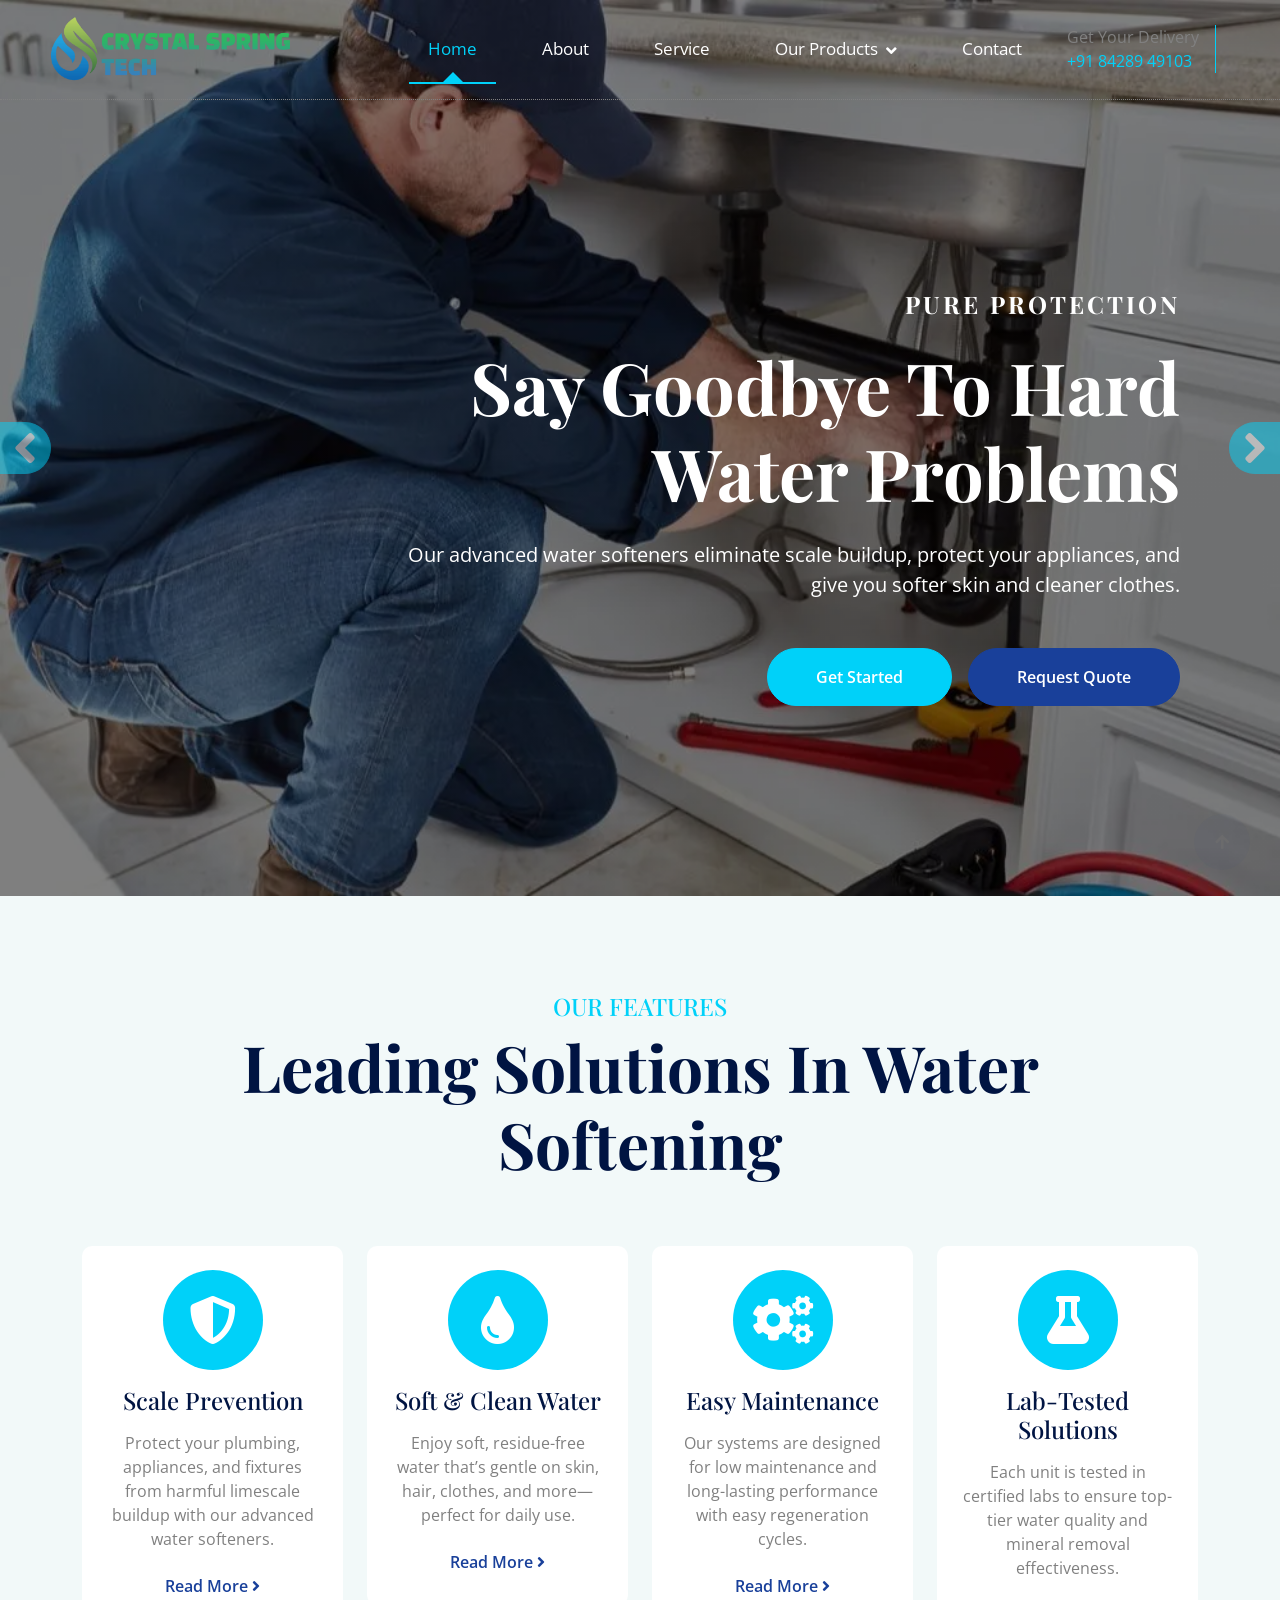
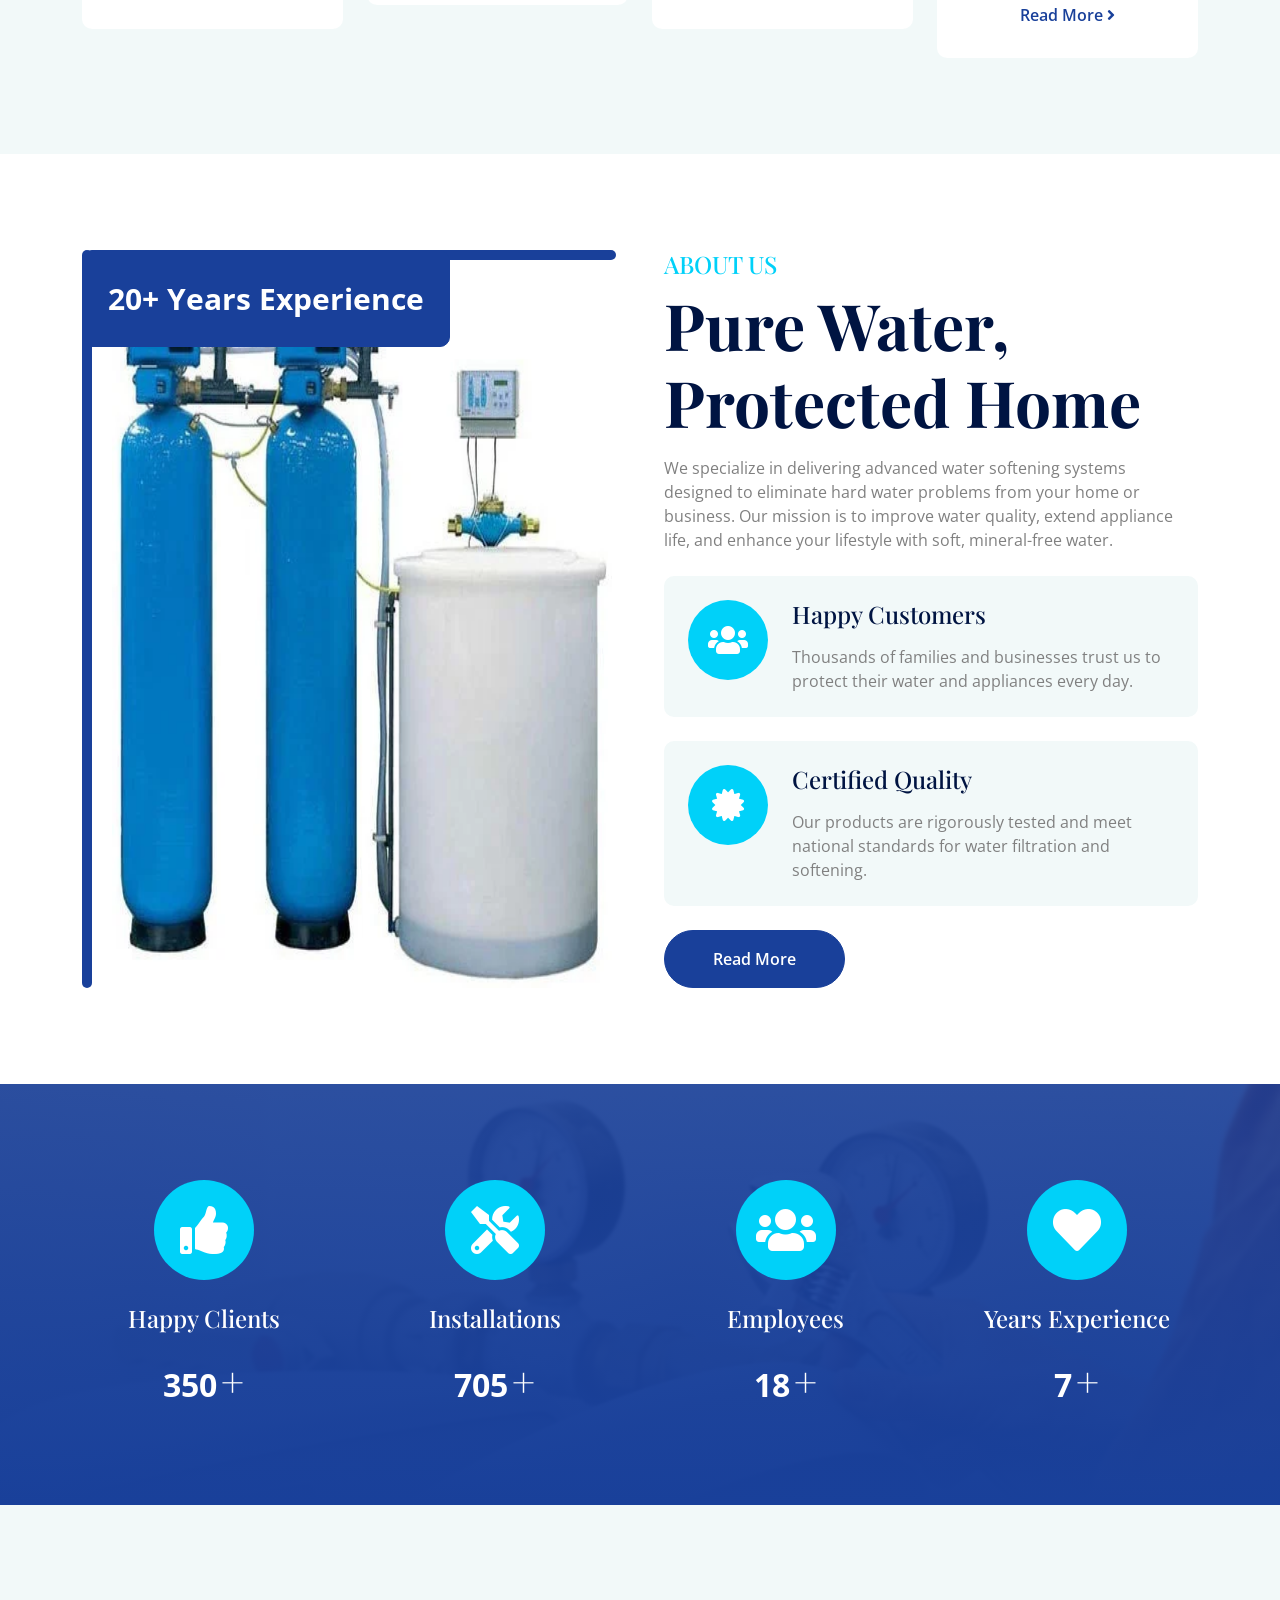
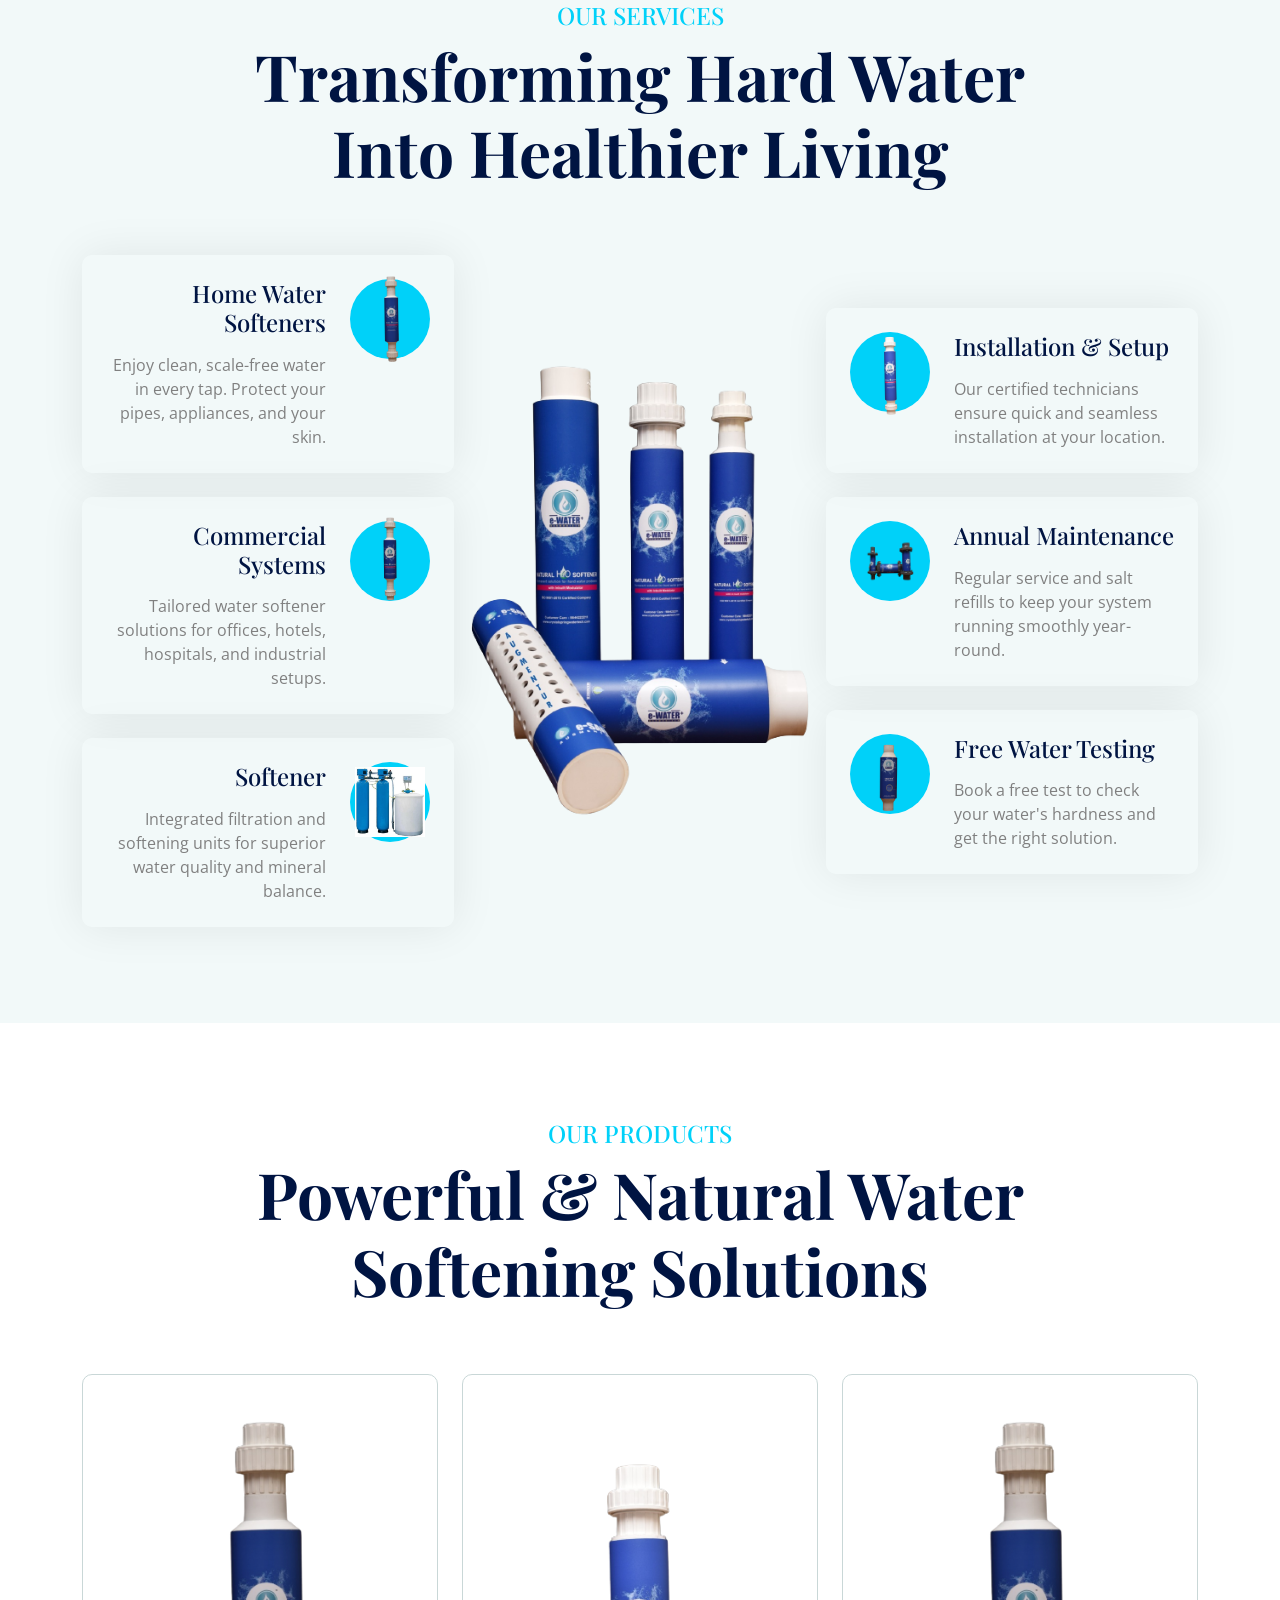
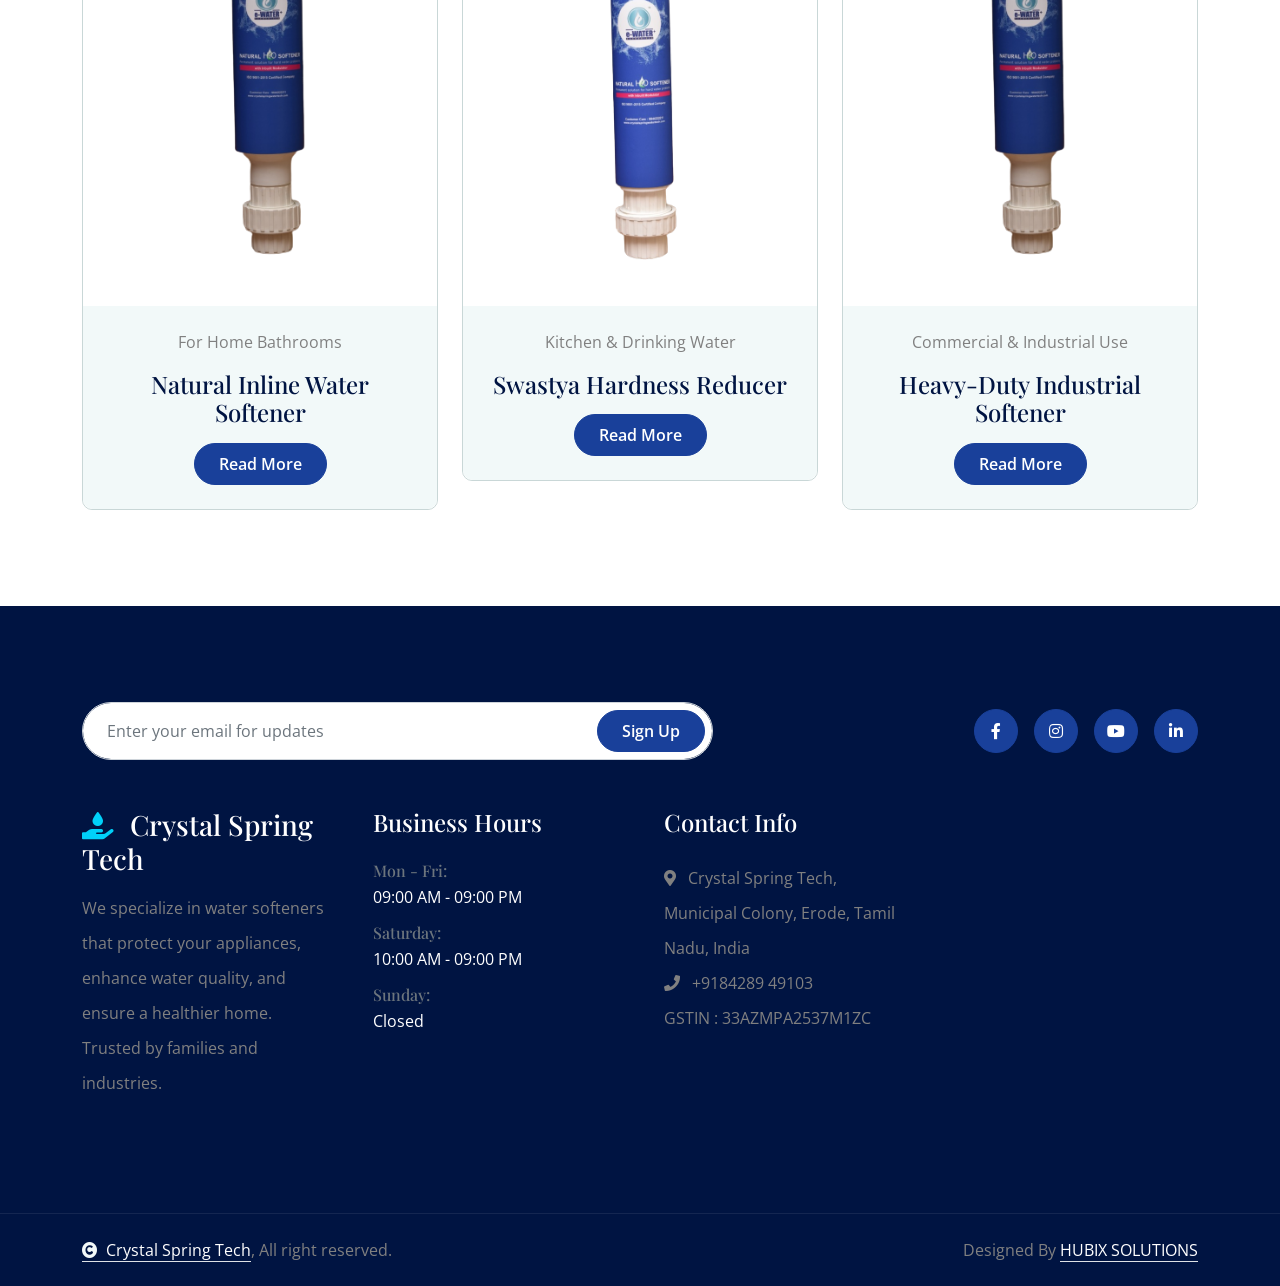
==== commit 06afcb52: "Update index.html" ====
--- a/index.html
+++ b/index.html
@@ -510,7 +510,7 @@
         </div>
         <div class="row gx-0 gy-4 align-items-center">
             <!-- Left Services -->
-            <div href="/product.html" class="col-lg-6 col-xl-4 wow fadeInLeft" data-wow-delay="0.2s">
+            <div href="/softeners.html" class="col-lg-6 col-xl-4 wow fadeInLeft" data-wow-delay="0.2s">
                 <div class="service-item rounded p-4 mb-4">
                     <div class="row">
                         <div class="col-12">
@@ -526,7 +526,7 @@
                         </div>
                     </div>
                 </div>
-                <div href="/product.html" class="service-item rounded p-4 mb-4">
+                <div href="/commercial-purifiers.html" class="service-item rounded p-4 mb-4">
                     <div class="row">
                         <div class="col-12">
                             <div class="d-flex">
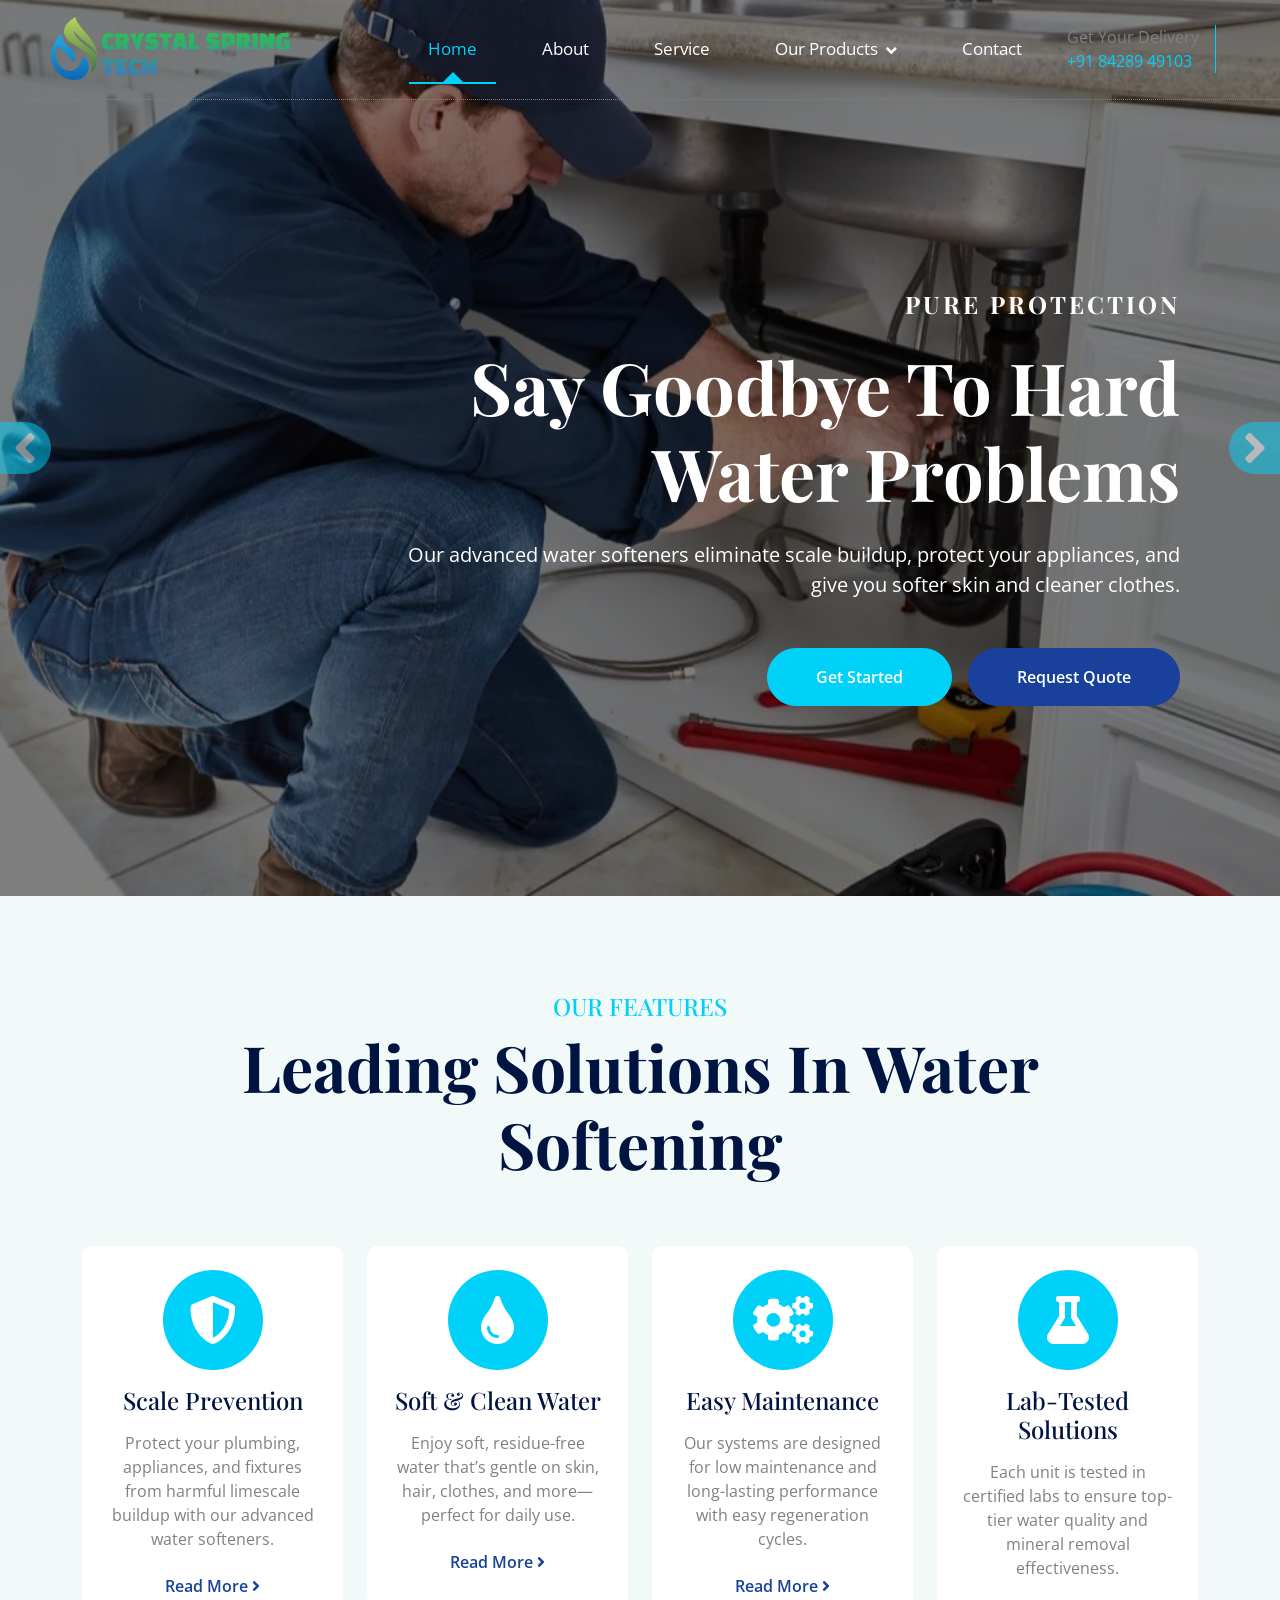
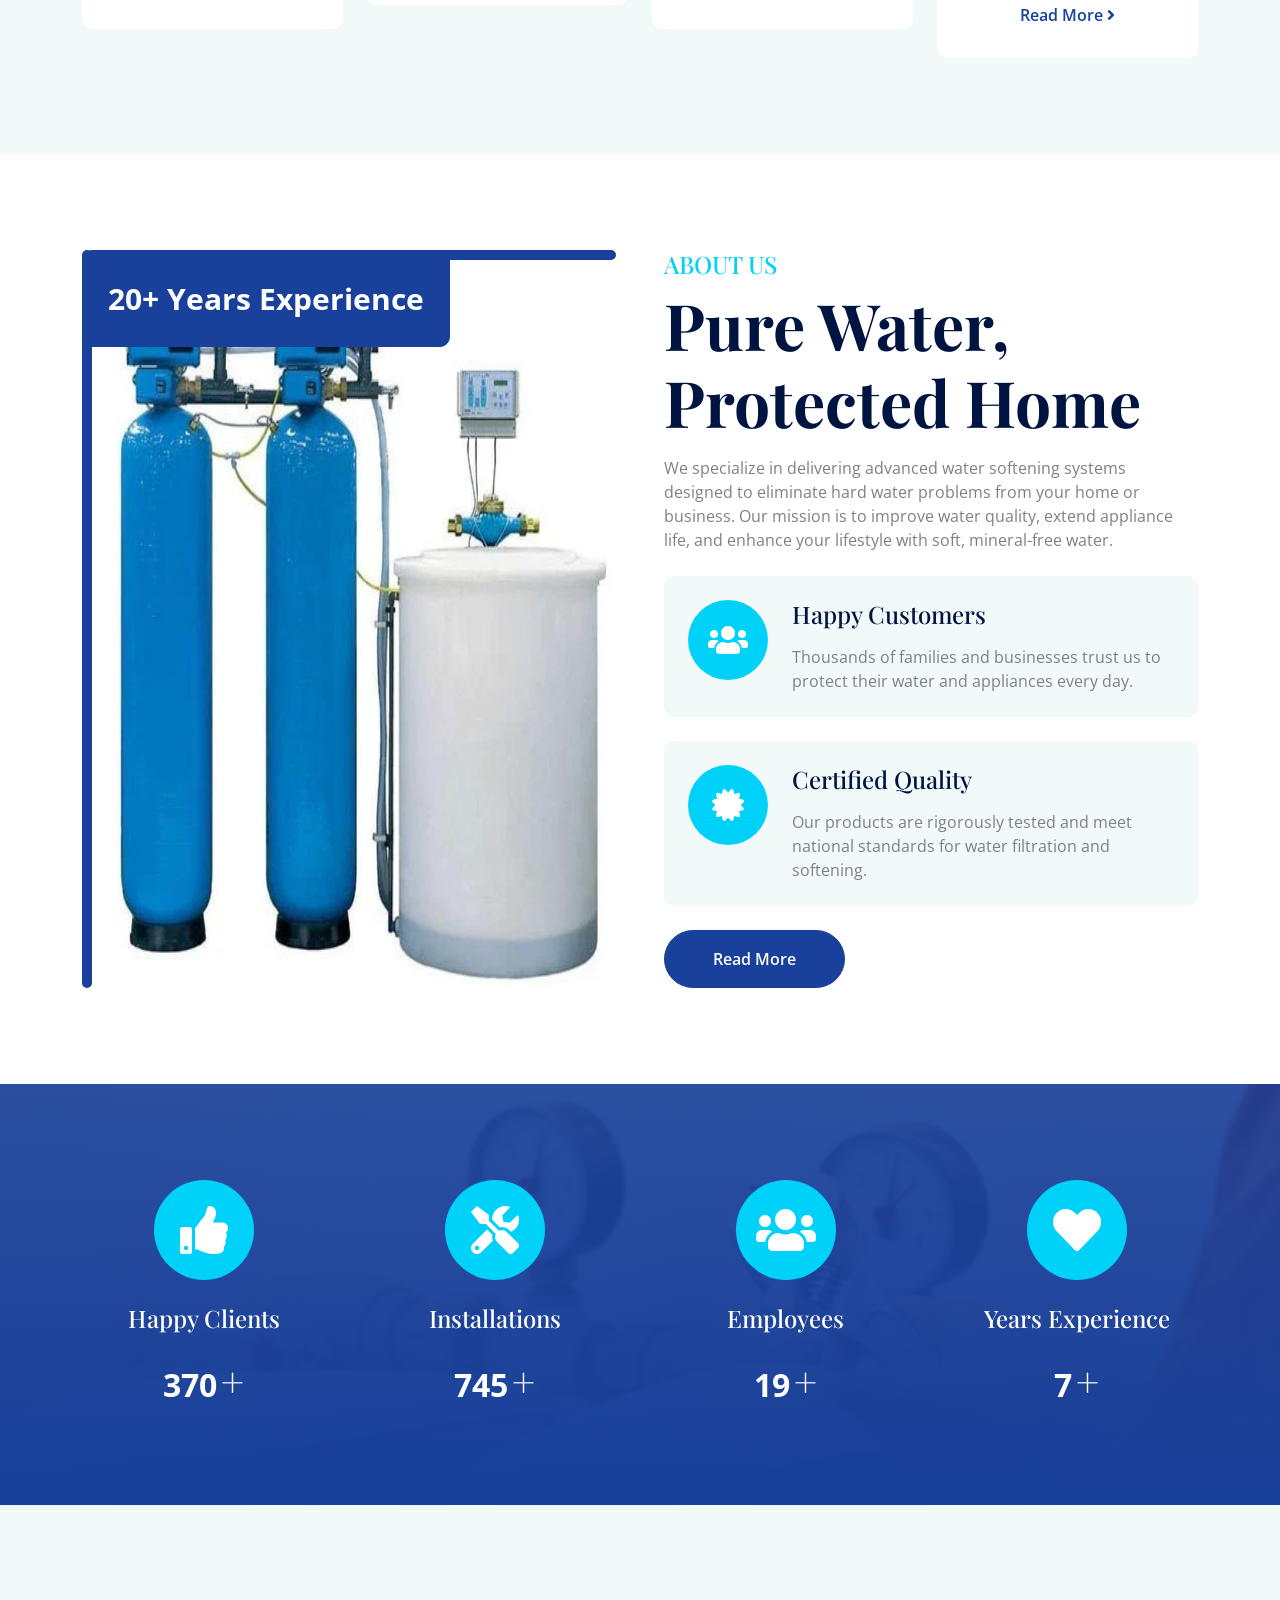
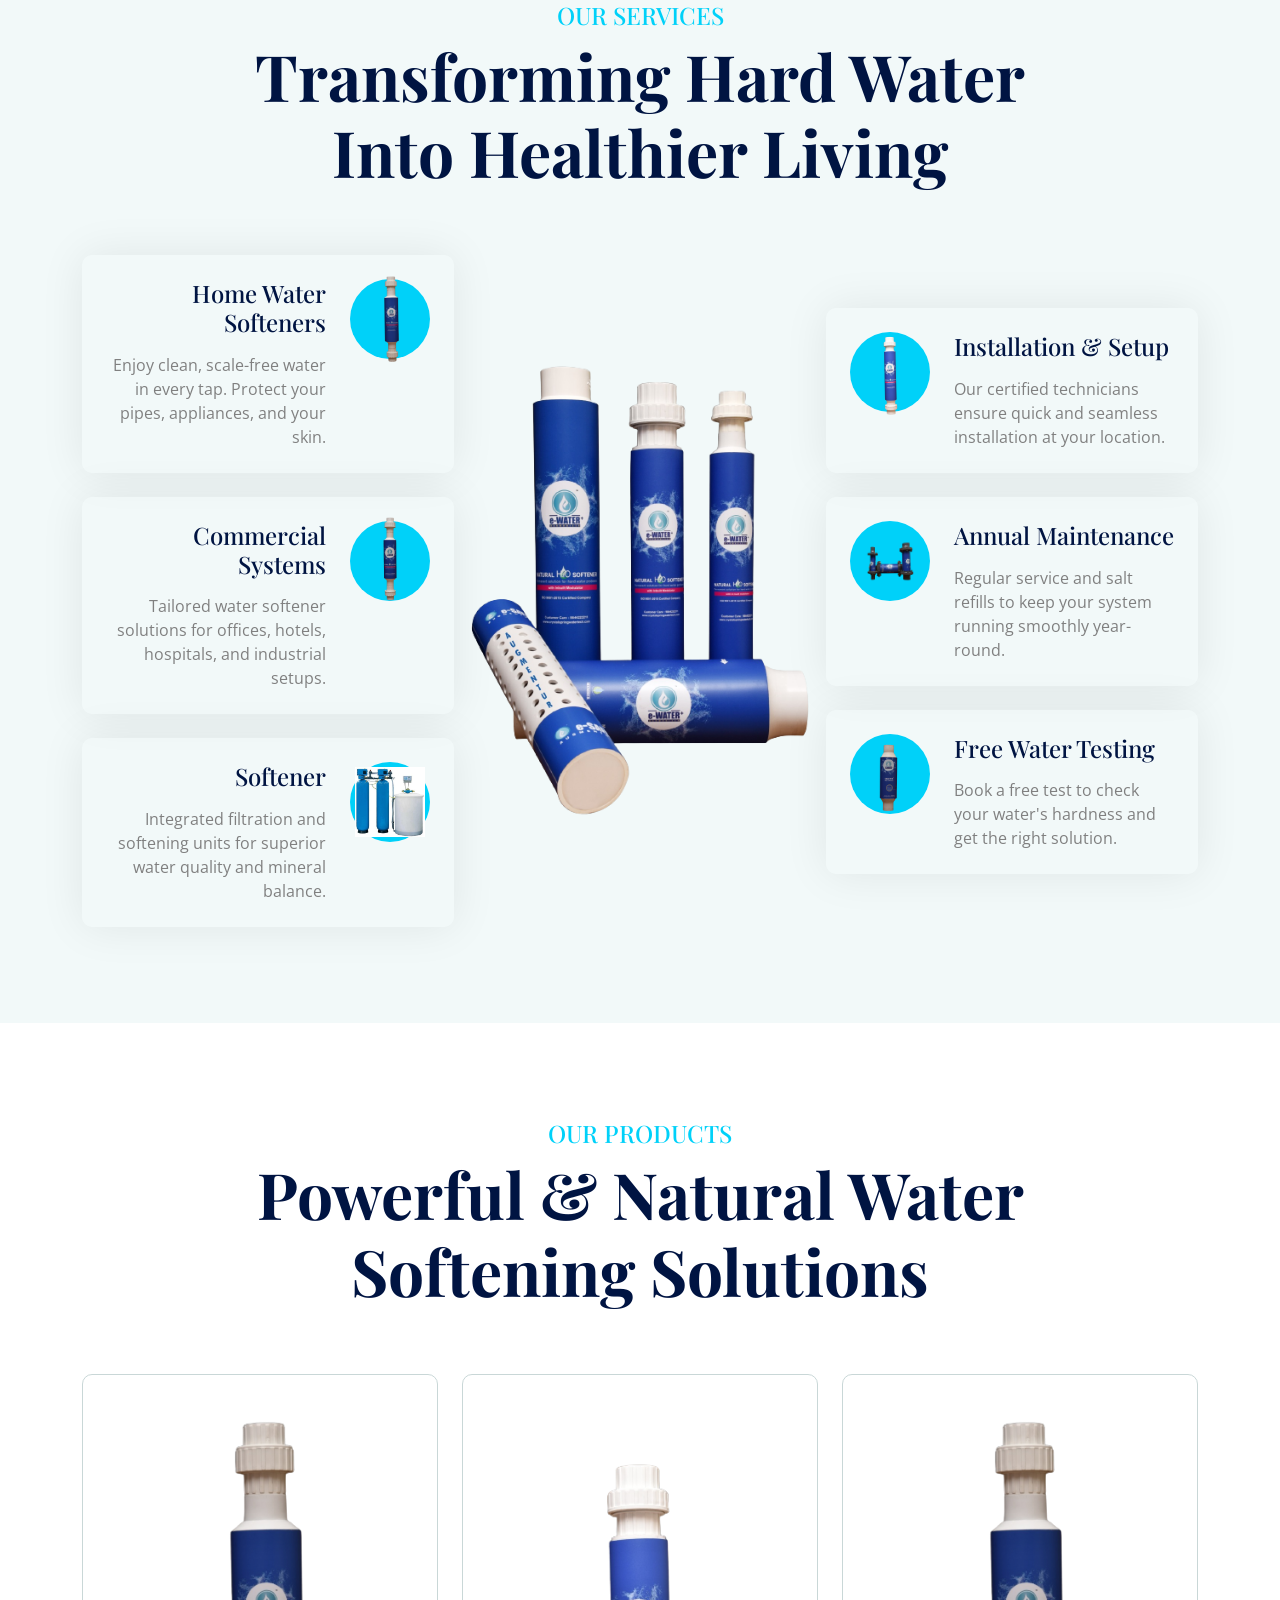
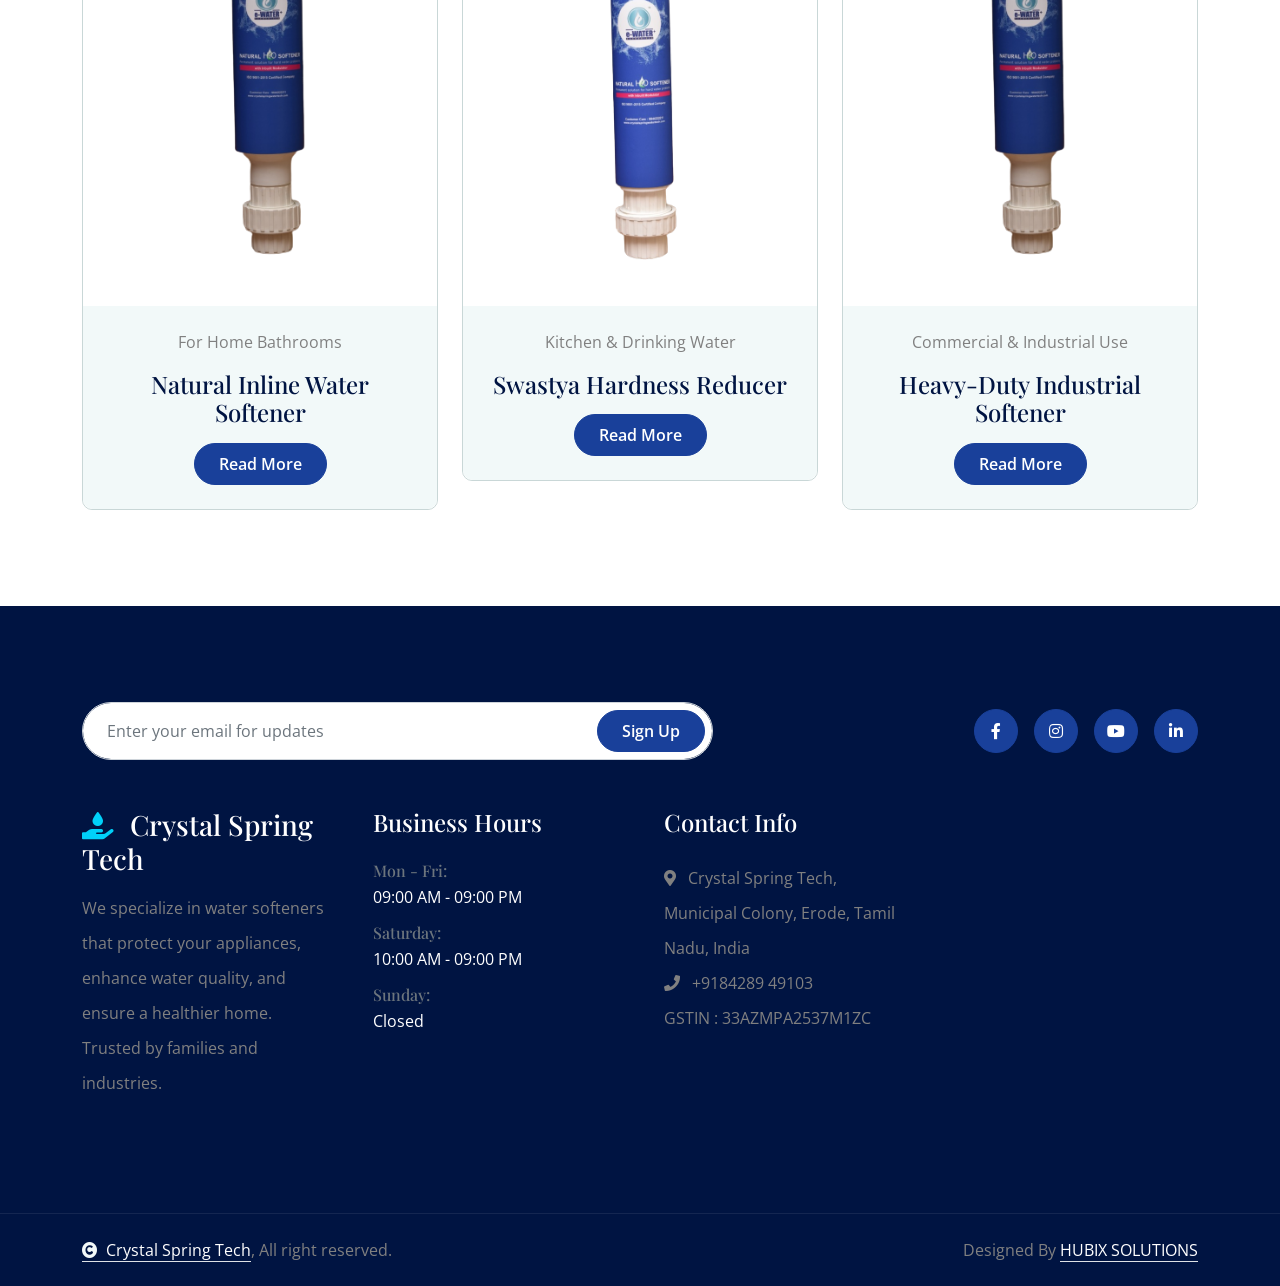
==== commit 1d64452d: "Update index.html" ====
--- a/index.html
+++ b/index.html
@@ -964,62 +964,53 @@
     <!-- Modal Debug Script -->
     <script>
         // Ensure modals work properly
-        document.addEventListener('DOMContentLoaded', function() {
-            // Check if Bootstrap is loaded
-            if (typeof bootstrap !== 'undefined') {
-                console.log('Bootstrap is loaded successfully');
-                
-                // Test modal functionality
-                const installationModal = document.getElementById('installationModal');
-                const maintenanceModal = document.getElementById('maintenanceModal');
-                const testingModal = document.getElementById('testingModal');
-                
-                if (installationModal) {
-                    console.log('Installation modal found');
-                }
-                if (maintenanceModal) {
-                    console.log('Maintenance modal found');
-                }
-                if (testingModal) {
-                    console.log('Testing modal found');
-                }
-                
-                // Manual click handlers as fallback
-                const installationLink = document.querySelector('a[data-bs-target="#installationModal"]');
-                const maintenanceLink = document.querySelector('a[data-bs-target="#maintenanceModal"]');
-                const testingLink = document.querySelector('a[data-bs-target="#testingModal"]');
-                
-                if (installationLink) {
-                    installationLink.addEventListener('click', function(e) {
-                        e.preventDefault();
-                        console.log('Installation modal triggered');
-                        const modal = new bootstrap.Modal(document.getElementById('installationModal'));
-                        modal.show();
-                    });
-                }
-                
-                if (maintenanceLink) {
-                    maintenanceLink.addEventListener('click', function(e) {
-                        e.preventDefault();
-                        console.log('Maintenance modal triggered');
-                        const modal = new bootstrap.Modal(document.getElementById('maintenanceModal'));
-                        modal.show();
-                    });
-                }
-                
-                if (testingLink) {
-                    testingLink.addEventListener('click', function(e) {
-                        e.preventDefault();
-                        console.log('Testing modal triggered');
-                        const modal = new bootstrap.Modal(document.getElementById('testingModal'));
-                        modal.show();
-                    });
-                }
-                
-            } else {
-                console.error('Bootstrap is not loaded');
-            }
-        });
+       document.addEventListener('DOMContentLoaded', function() {
+    if (typeof bootstrap !== 'undefined') {
+        console.log('Bootstrap is loaded successfully');
+
+        // Pre-initialize modals
+        const installationModalEl = document.getElementById('installationModal');
+        const maintenanceModalEl = document.getElementById('maintenanceModal');
+        const testingModalEl = document.getElementById('testingModal');
+
+        const installationModal = installationModalEl ? new bootstrap.Modal(installationModalEl) : null;
+        const maintenanceModal = maintenanceModalEl ? new bootstrap.Modal(maintenanceModalEl) : null;
+        const testingModal = testingModalEl ? new bootstrap.Modal(testingModalEl) : null;
+
+        // Link handlers
+        const installationLink = document.querySelector('a[data-bs-target="#installationModal"]');
+        const maintenanceLink = document.querySelector('a[data-bs-target="#maintenanceModal"]');
+        const testingLink = document.querySelector('a[data-bs-target="#testingModal"]');
+
+        if (installationLink && installationModal) {
+            installationLink.addEventListener('click', function(e) {
+                e.preventDefault();
+                console.log('Installation modal triggered');
+                installationModal.show();
+            });
+        }
+
+        if (maintenanceLink && maintenanceModal) {
+            maintenanceLink.addEventListener('click', function(e) {
+                e.preventDefault();
+                console.log('Maintenance modal triggered');
+                maintenanceModal.show();
+            });
+        }
+
+        if (testingLink && testingModal) {
+            testingLink.addEventListener('click', function(e) {
+                e.preventDefault();
+                console.log('Testing modal triggered');
+                testingModal.show();
+            });
+        }
+
+    } else {
+        console.error('Bootstrap is not loaded');
+    }
+});
+
     </script>
     </body>
 
@@ -1028,3 +1019,4 @@
 
 
 
+
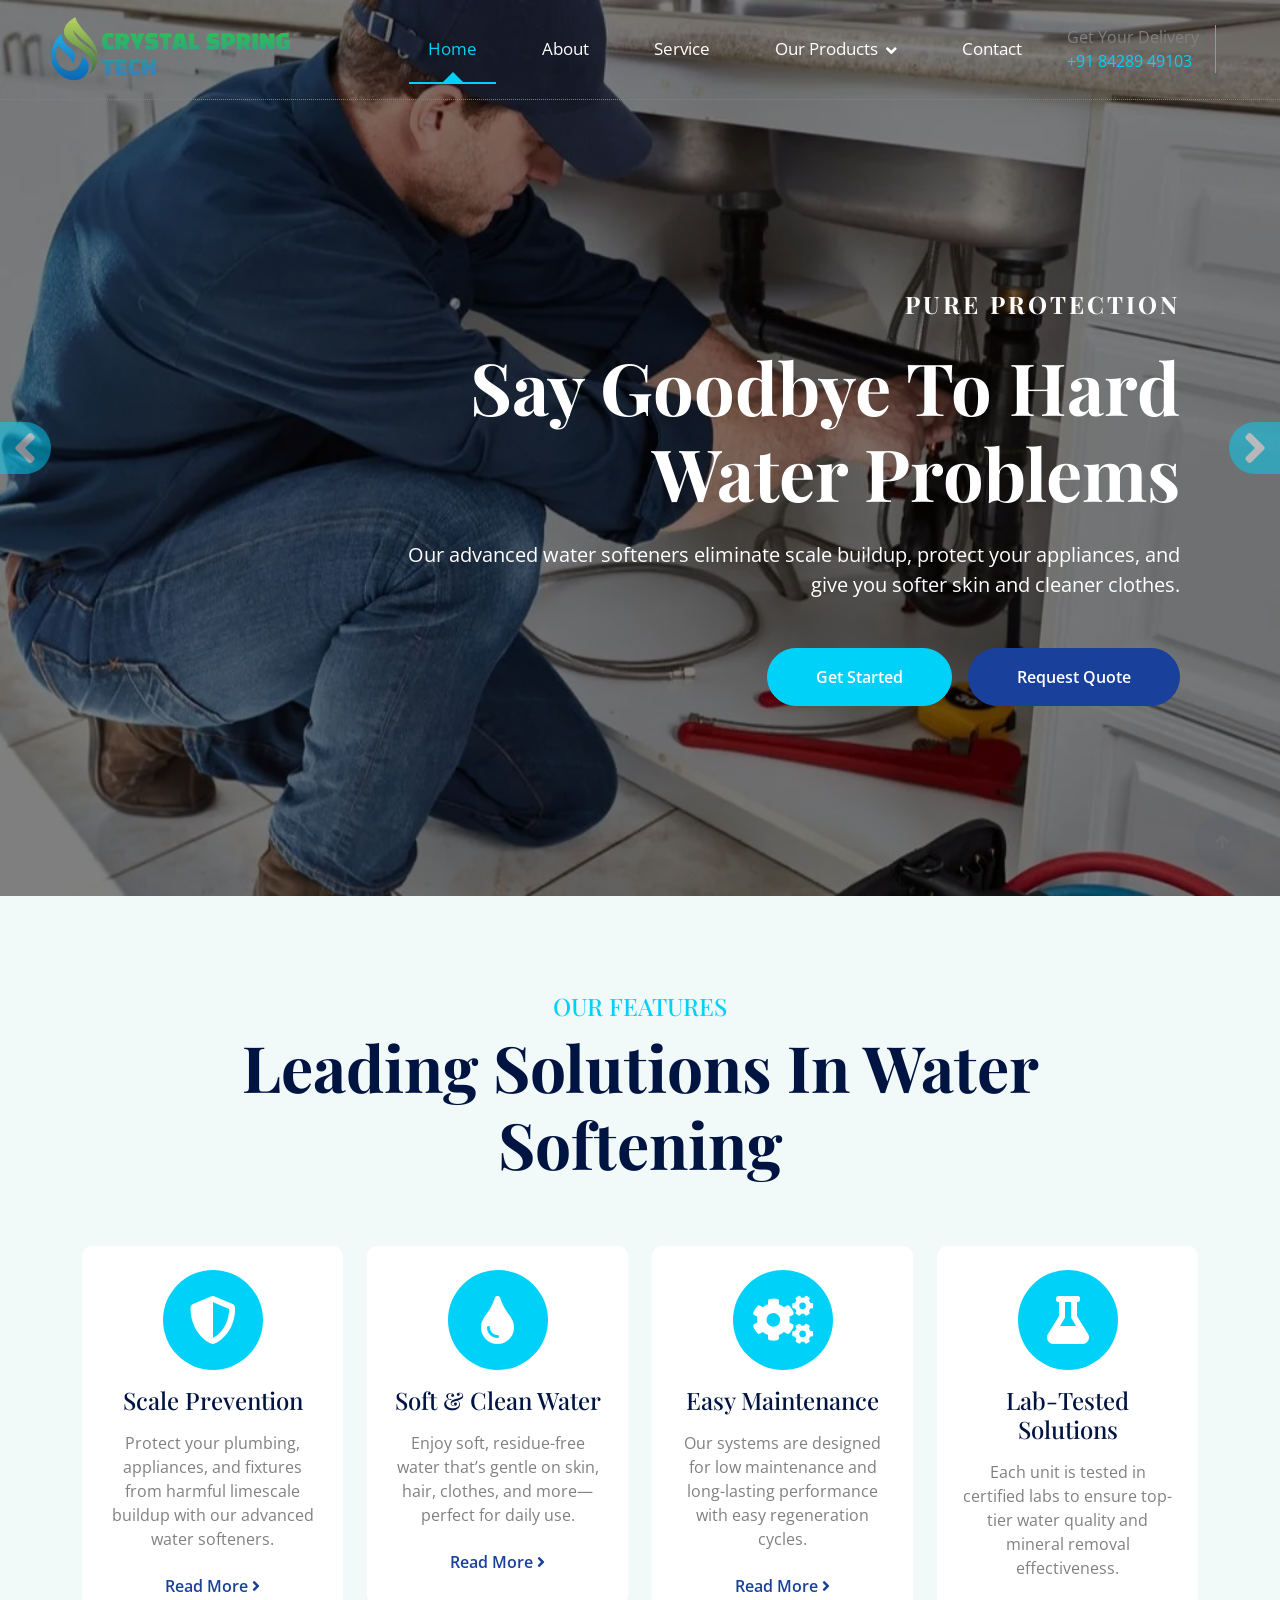
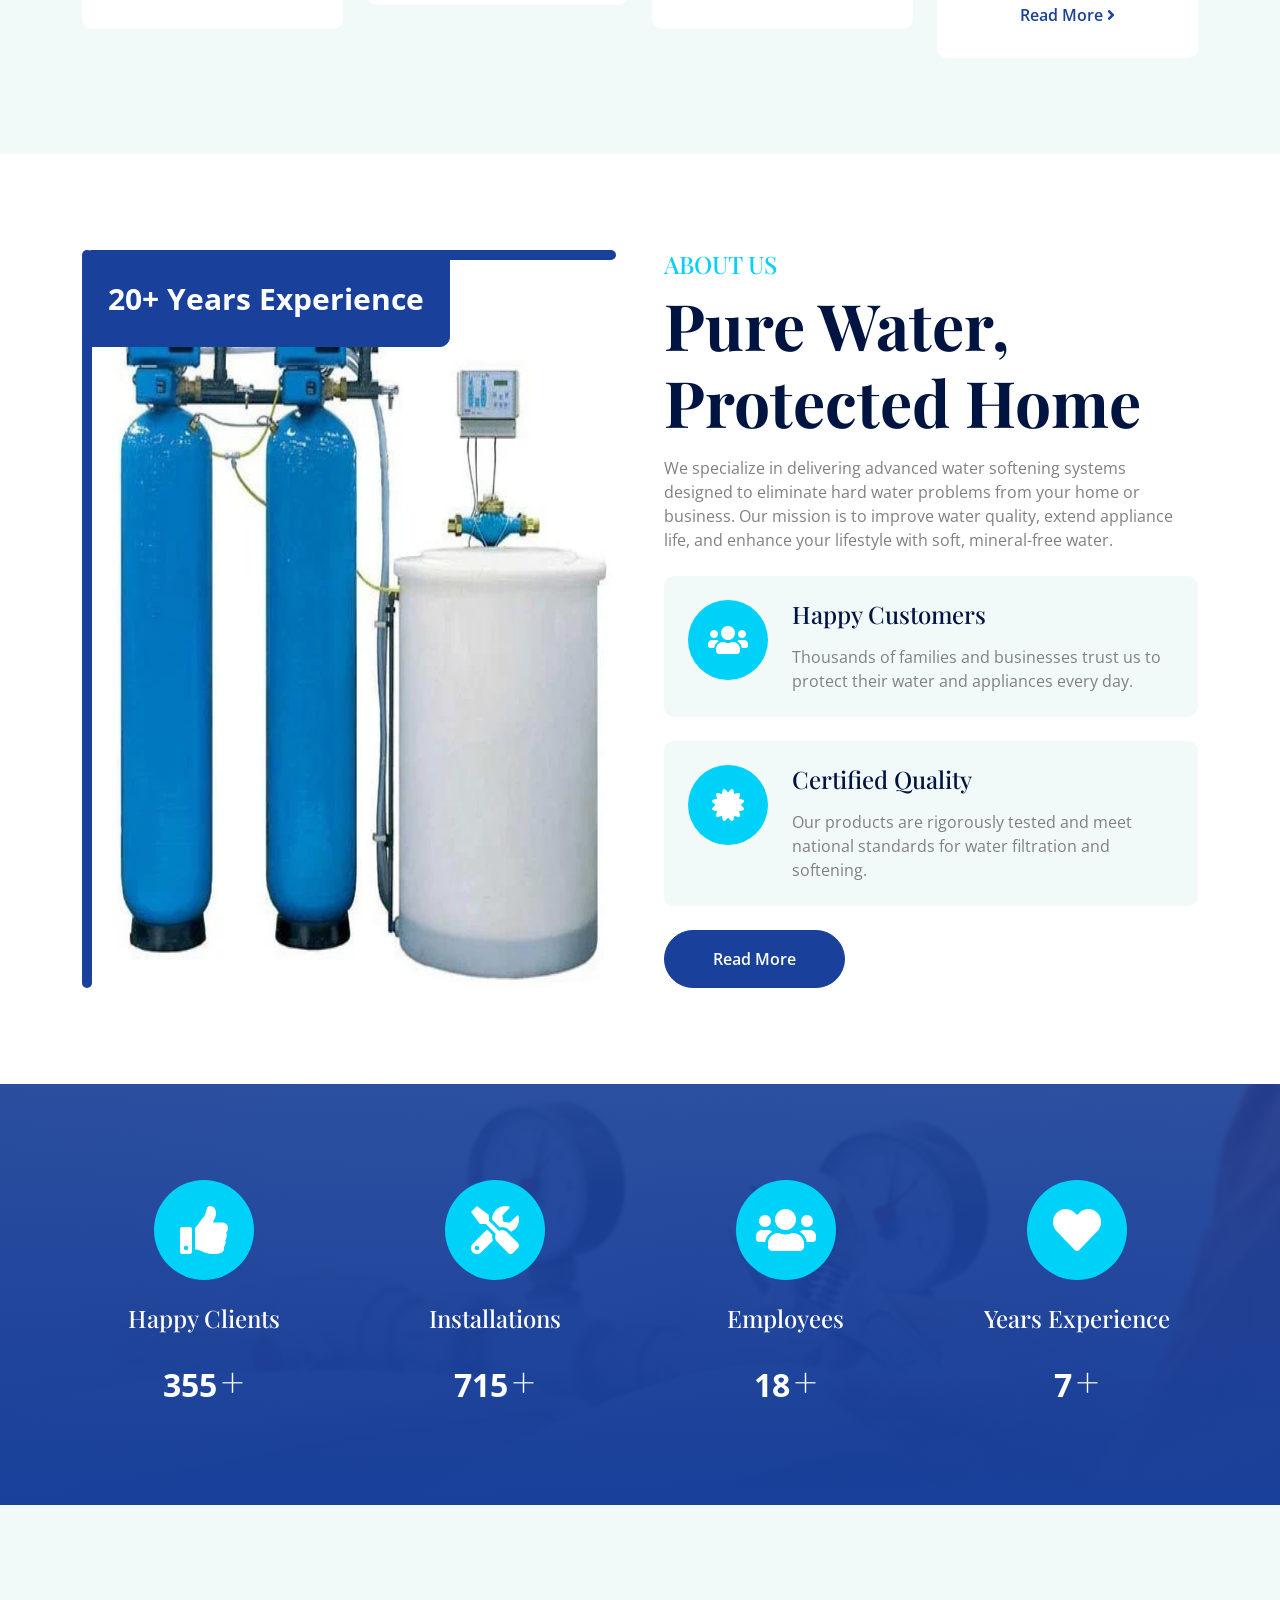
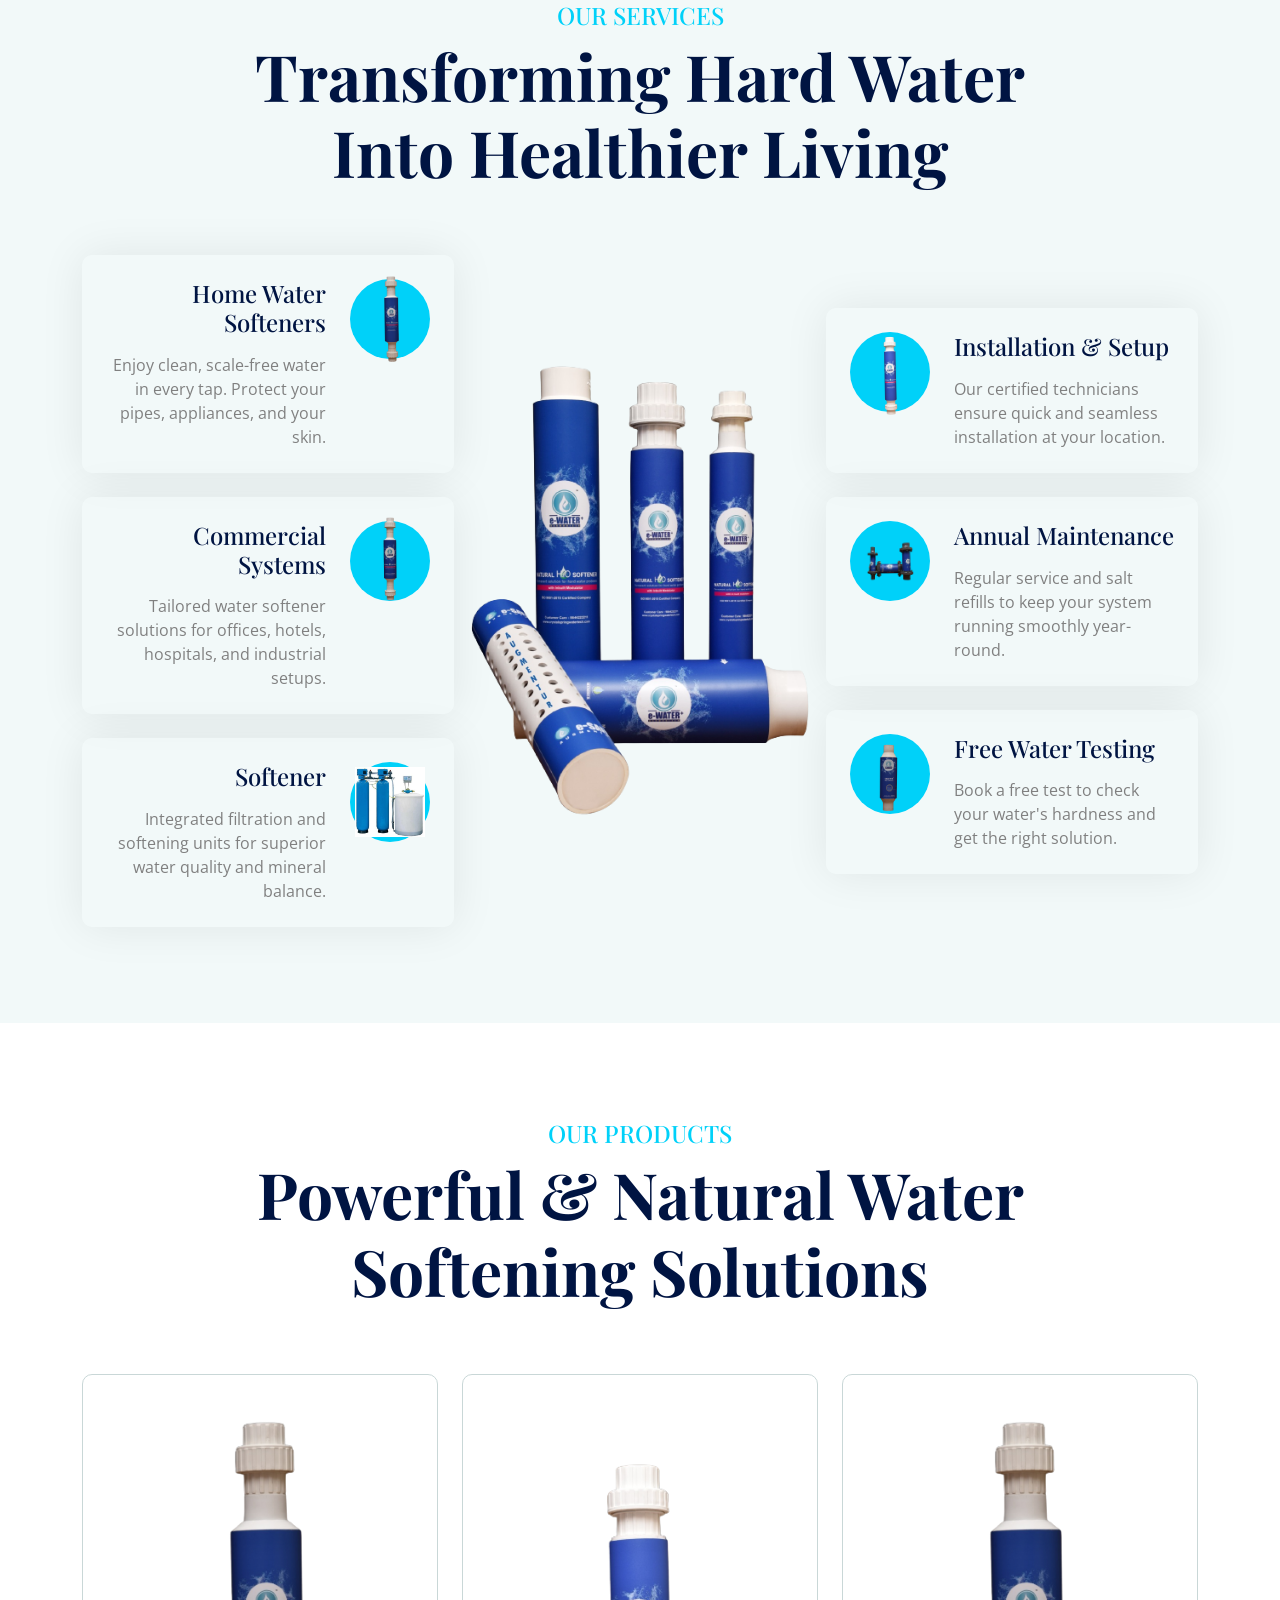
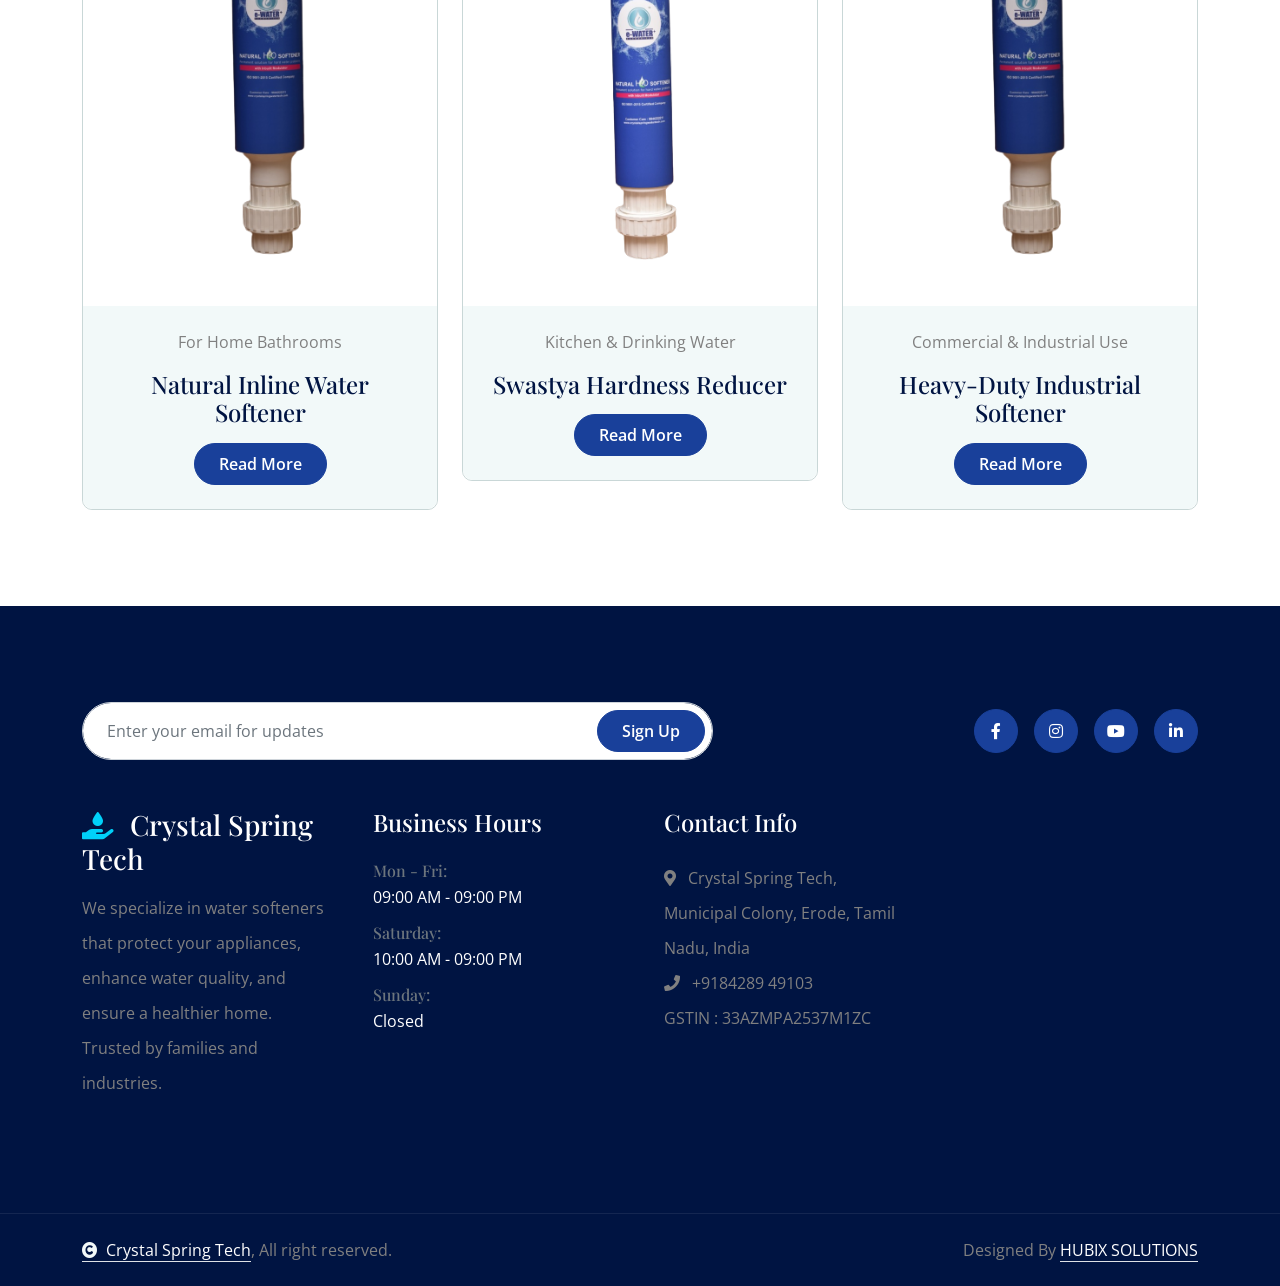
==== commit b4a5335d: "Update index.html" ====
--- a/index.html
+++ b/index.html
@@ -531,7 +531,7 @@
                         <div class="col-12">
                             <div class="d-flex">
                                 <div class="service-content text-end">
-                                    <a href="#" class="h4 d-inline-block mb-3">Commercial Systems</a>
+                                    <a href="/commercial-purifiers.html" class="h4 d-inline-block mb-3">Commercial Systems</a>
                                     <p class="mb-0">Tailored water softener solutions for offices, hotels, hospitals, and industrial setups.</p>
                                 </div>
                                 <div class="ps-4">
@@ -1020,3 +1020,4 @@
 
 
 
+
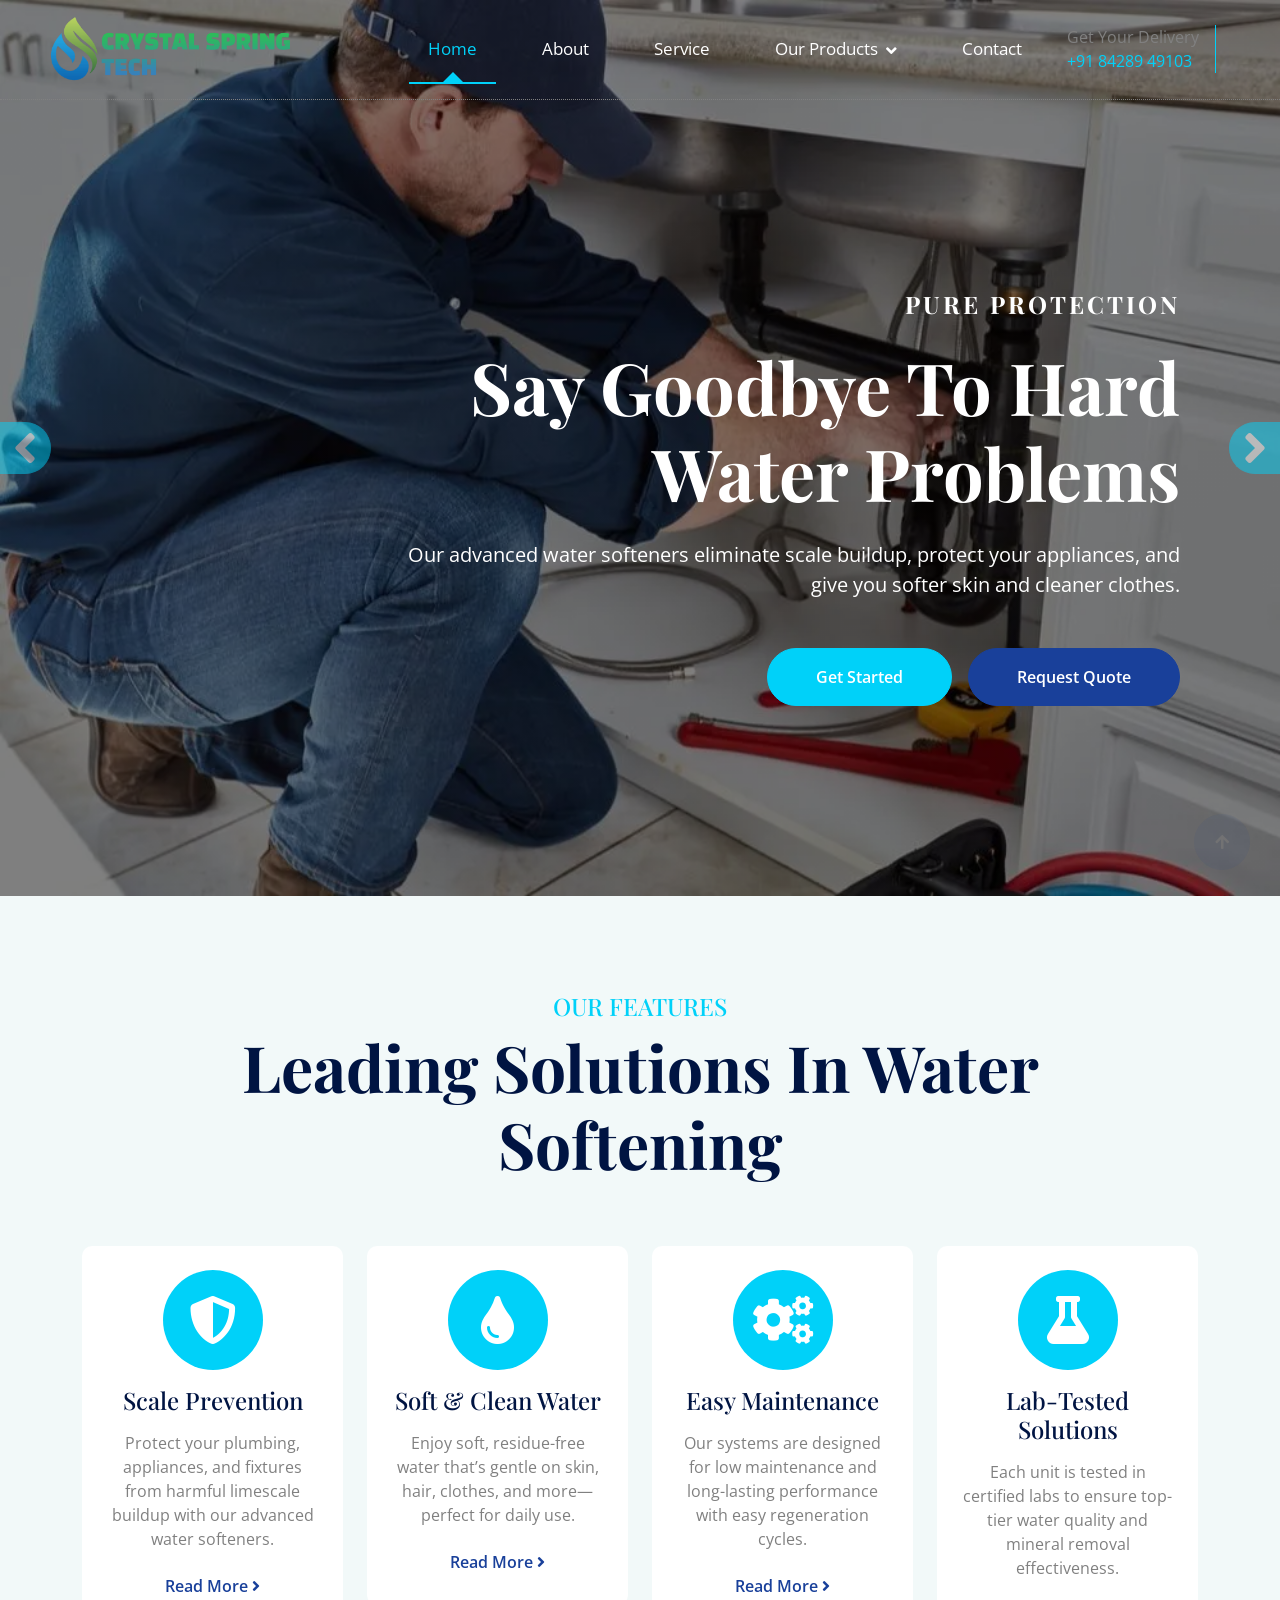
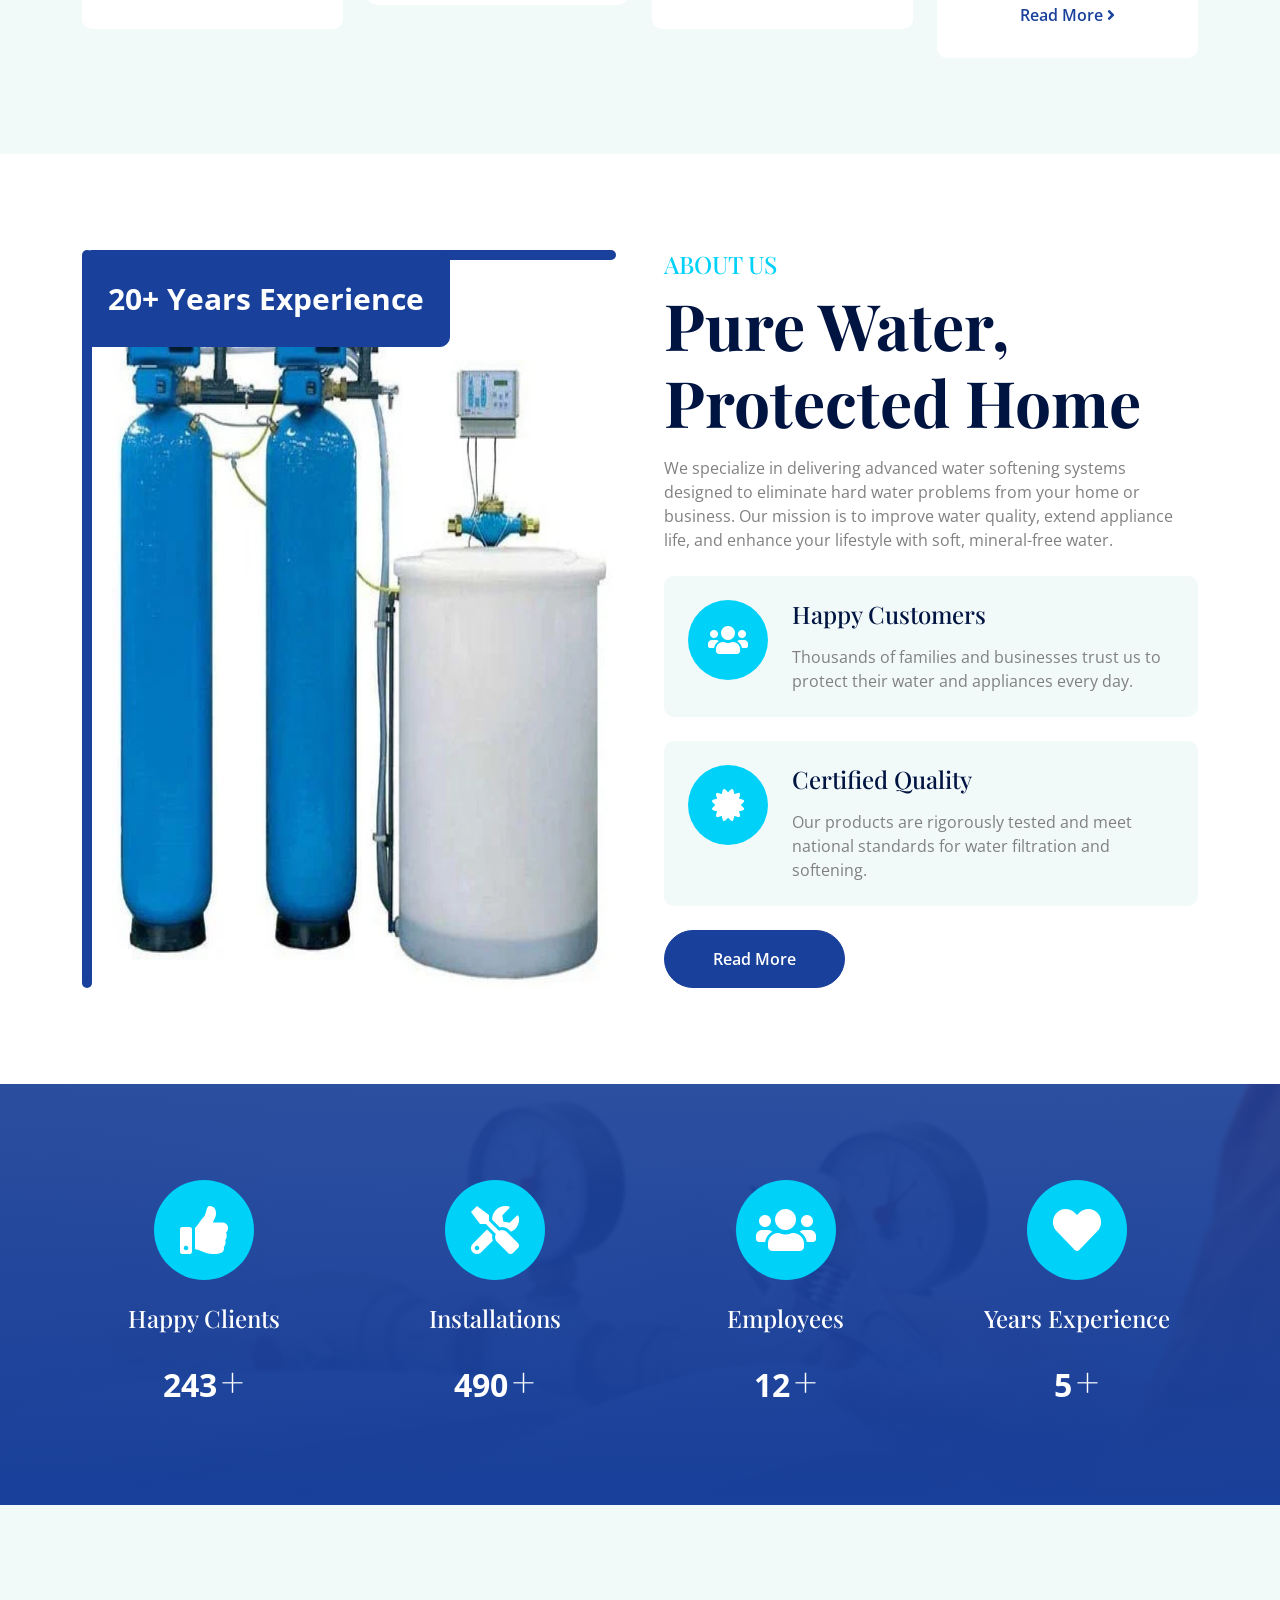
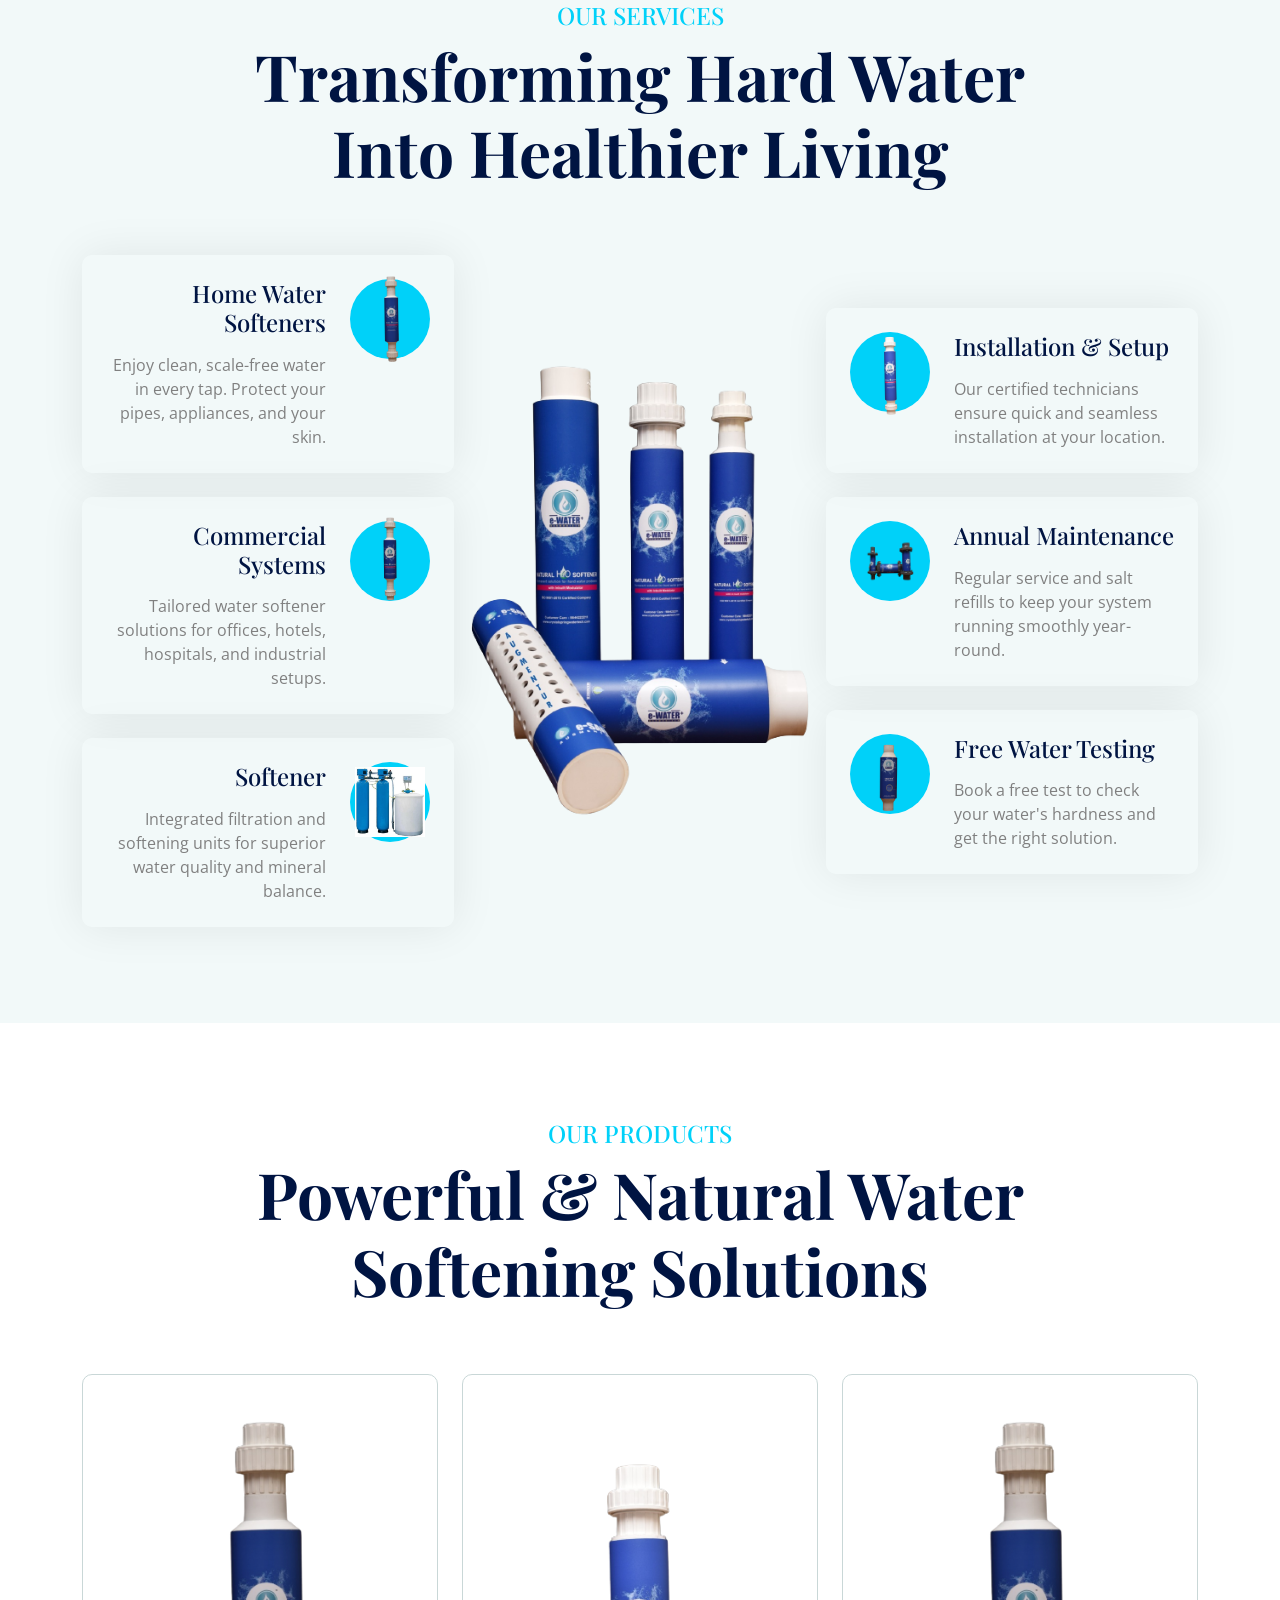
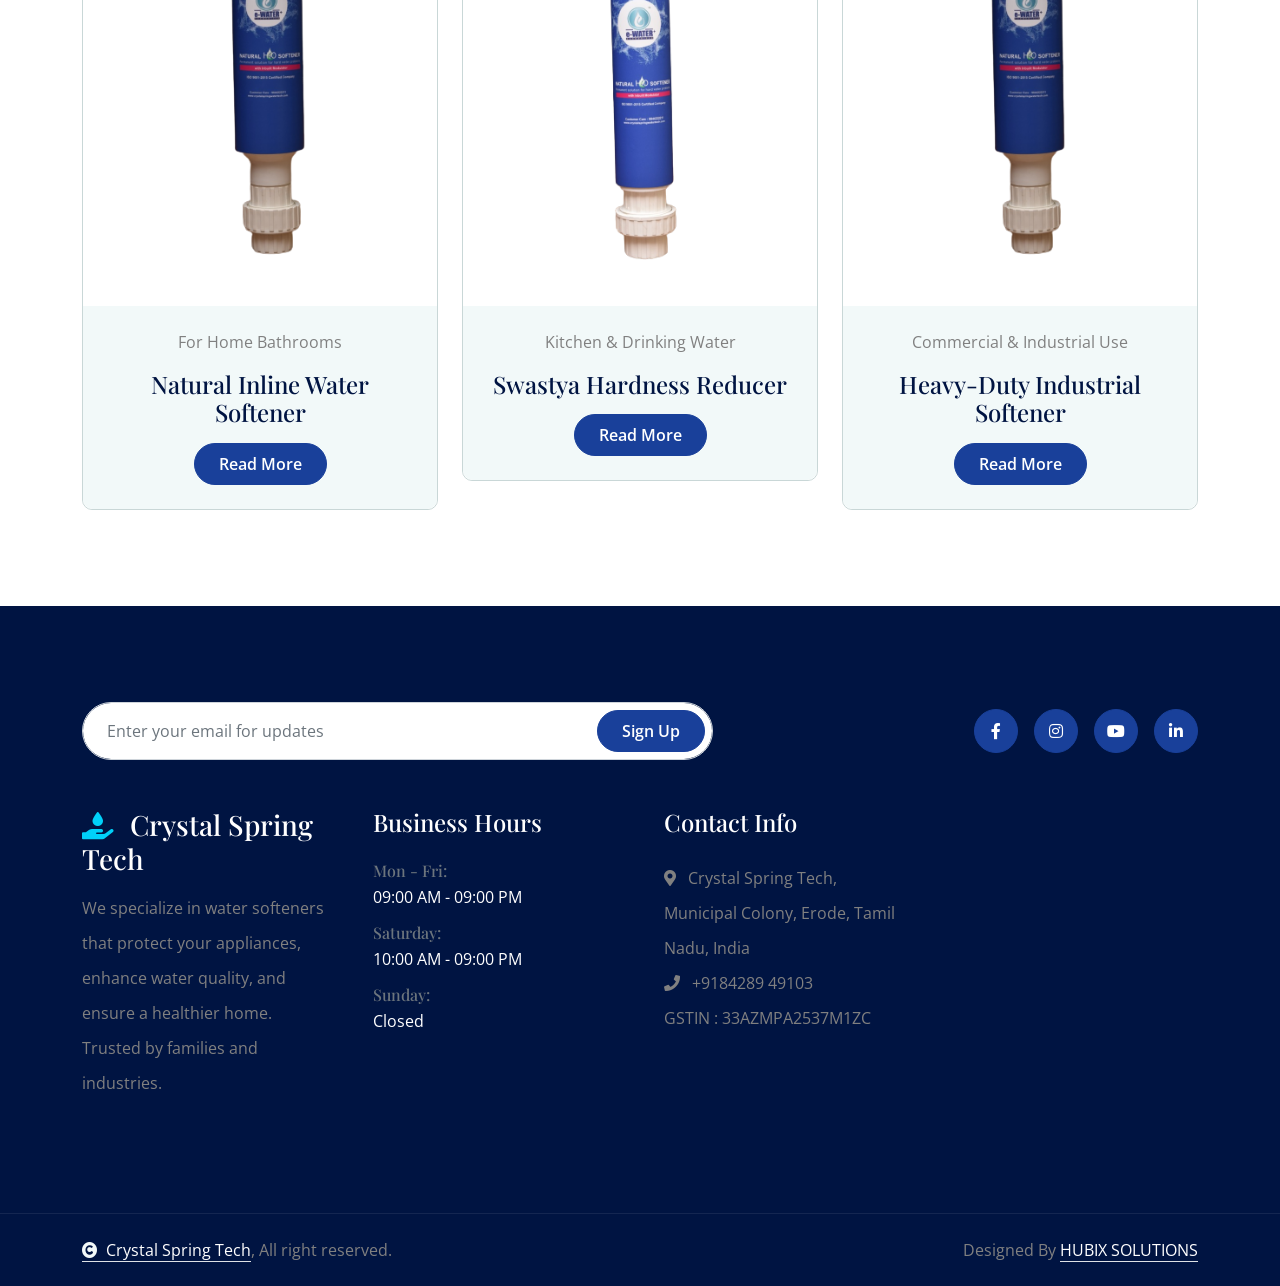
==== commit 2e2bb893: "Update index.html" ====
--- a/index.html
+++ b/index.html
@@ -516,7 +516,7 @@
                         <div class="col-12">
                             <div class="d-flex">
                                 <div class="service-content text-end">
-                                    <a href="#" class="h4 d-inline-block mb-3">Home Water Softeners</a>
+                                    <a href="/softeners.html" class="h4 d-inline-block mb-3">Home Water Softeners</a>
                                     <p class="mb-0">Enjoy clean, scale-free water in every tap. Protect your pipes, appliances, and your skin.</p>
                                 </div>
                                 <div class="ps-4">
@@ -546,7 +546,7 @@
                         <div href="/product.html" class="col-12">
                             <div href="/product.html" class="d-flex">
                                 <div class="service-content text-end">
-                                    <a href="/product.html" class="h4 d-inline-block mb-3">Softener</a>
+                                    <a href="/softeners.html" class="h4 d-inline-block mb-3">Softener</a>
                                     <p href="/product.html" class="mb-0">Integrated filtration and softening units for superior water quality and mineral balance.</p>
                                 </div>
                                 <div href="/product.html" class="ps-4">
@@ -1021,3 +1021,4 @@
 
 
 
+
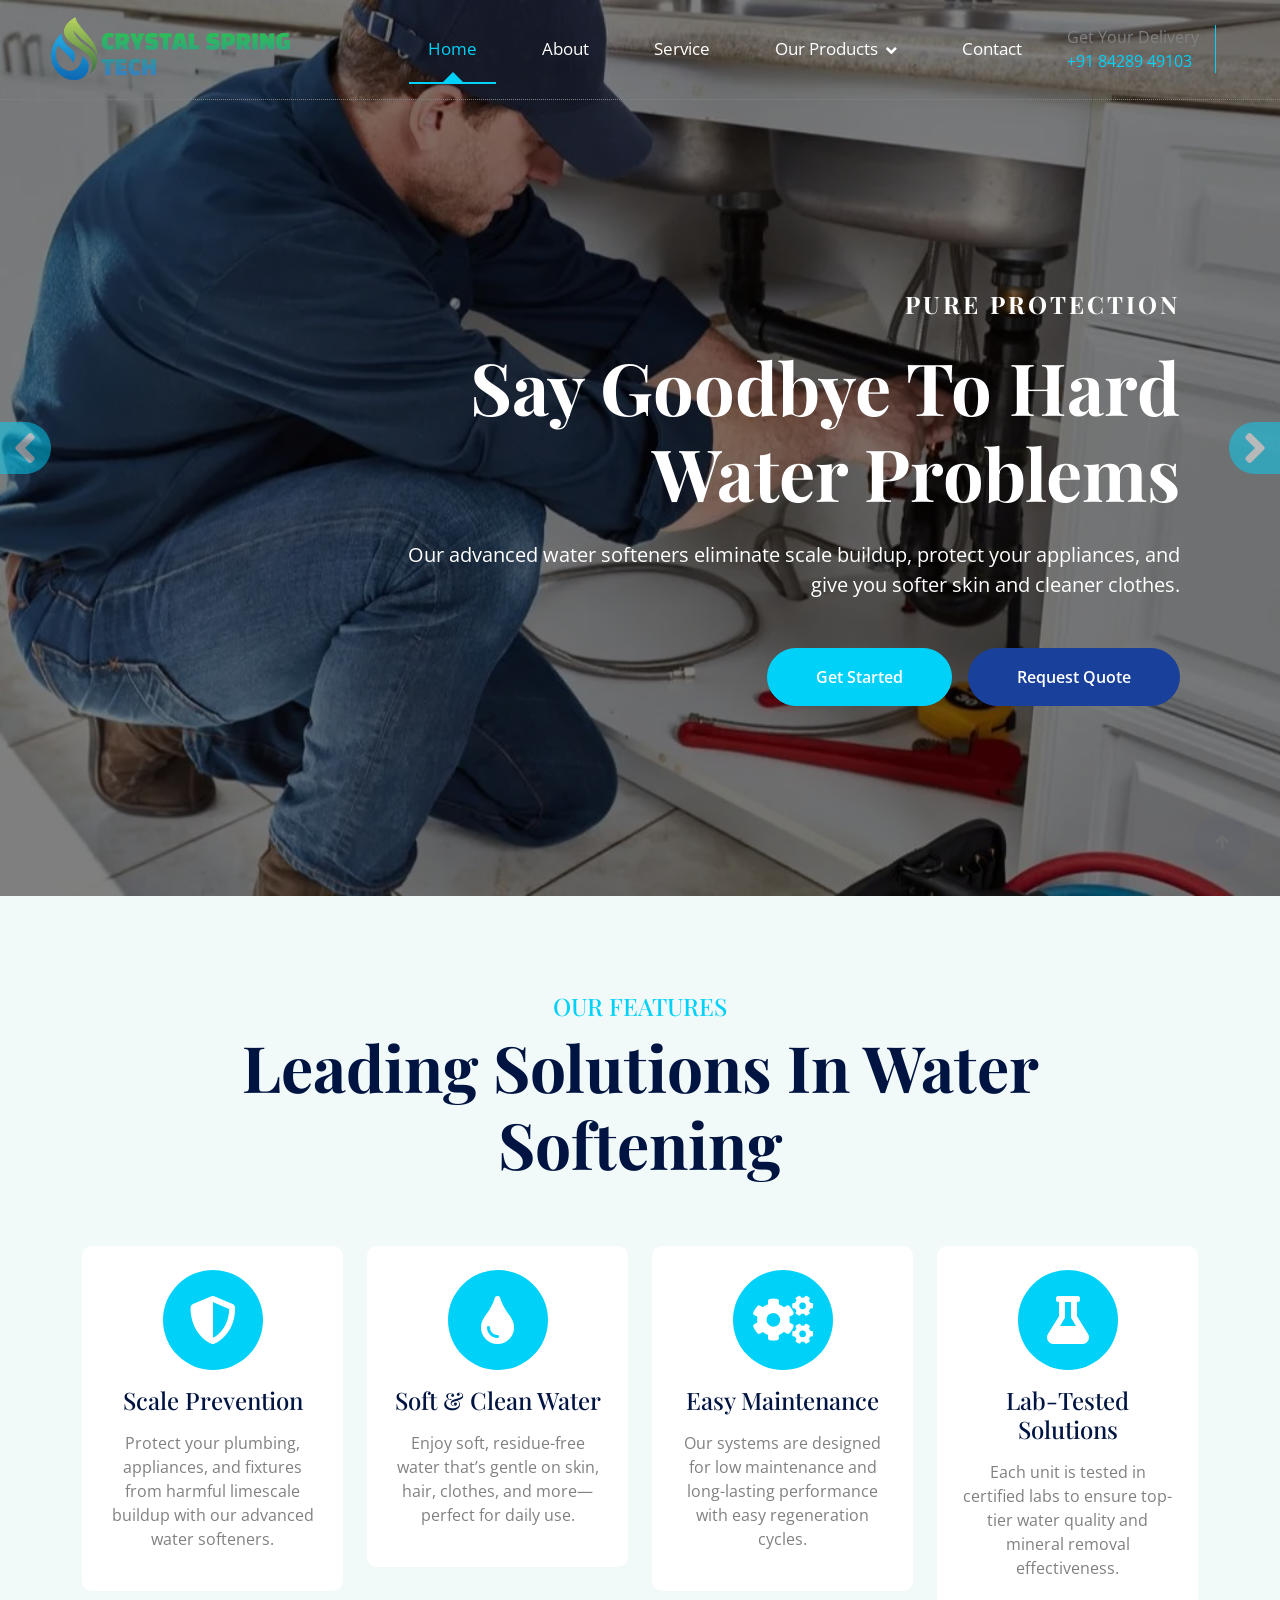
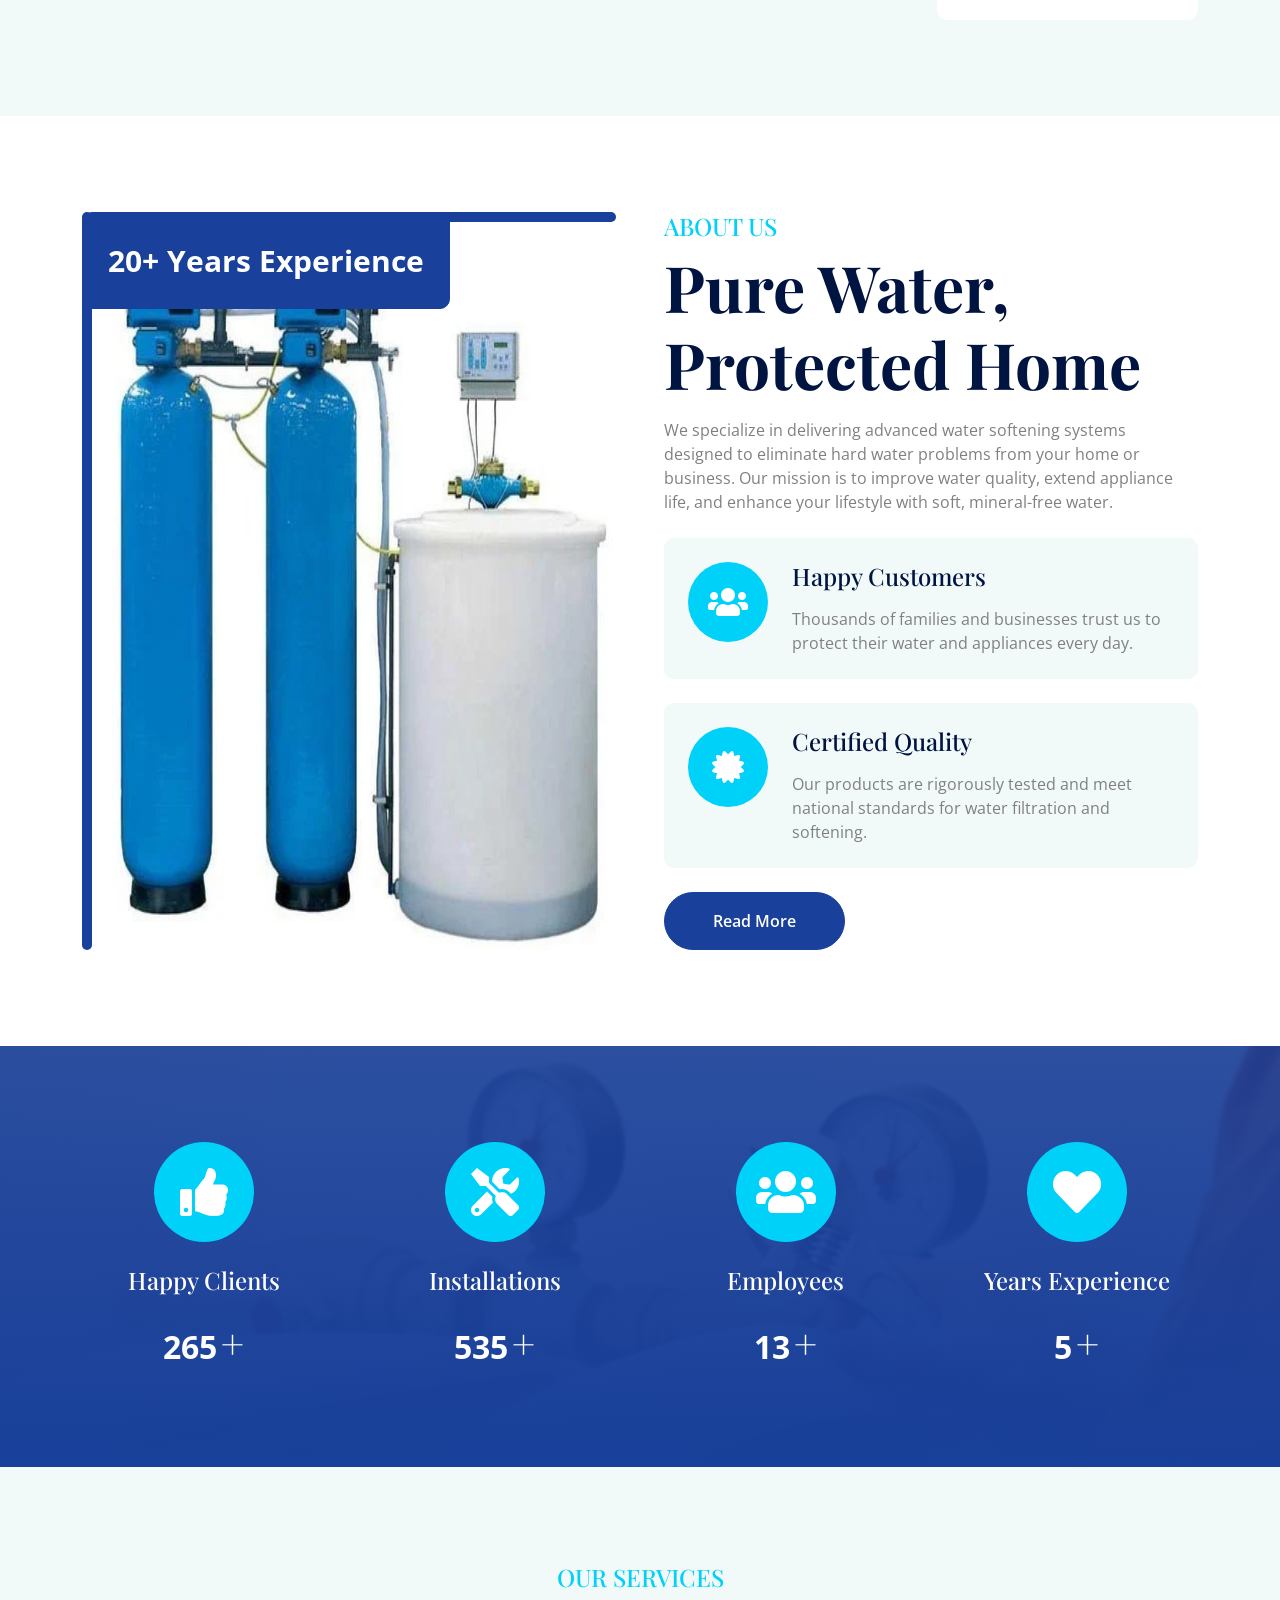
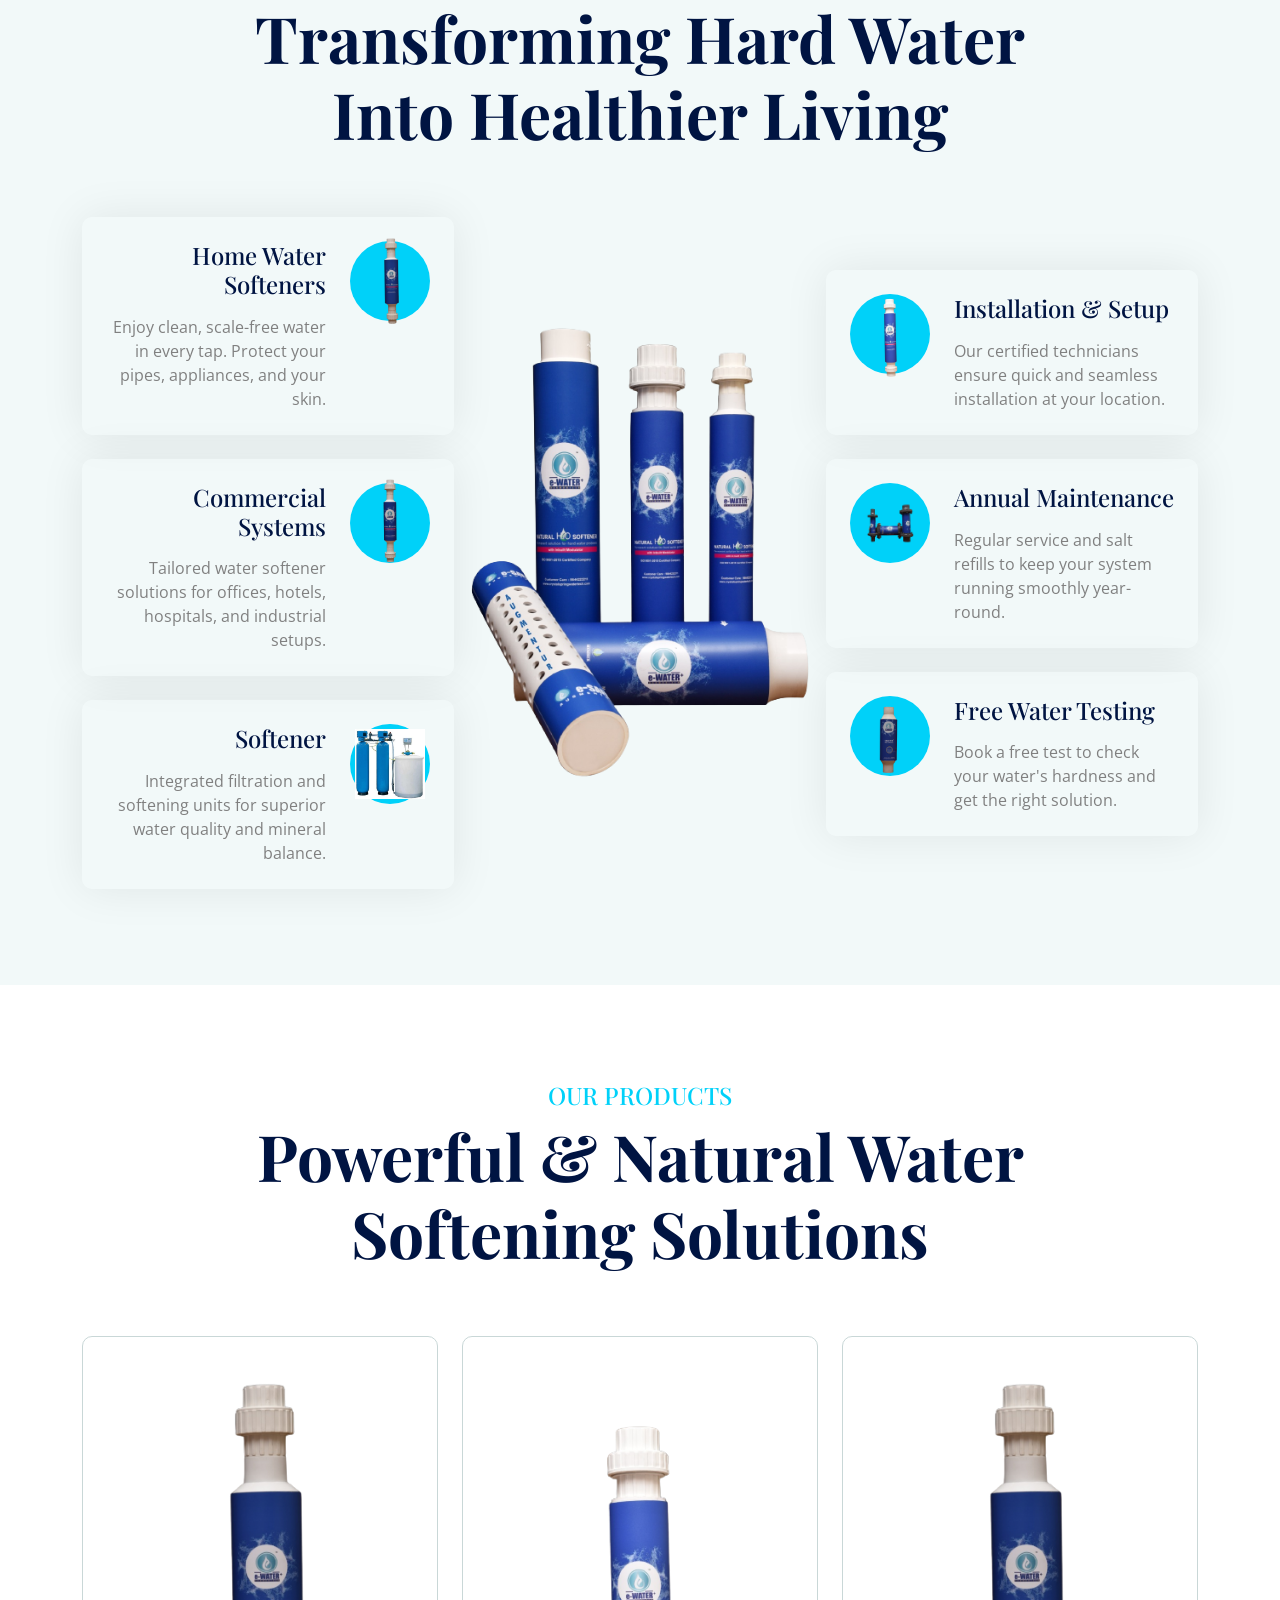
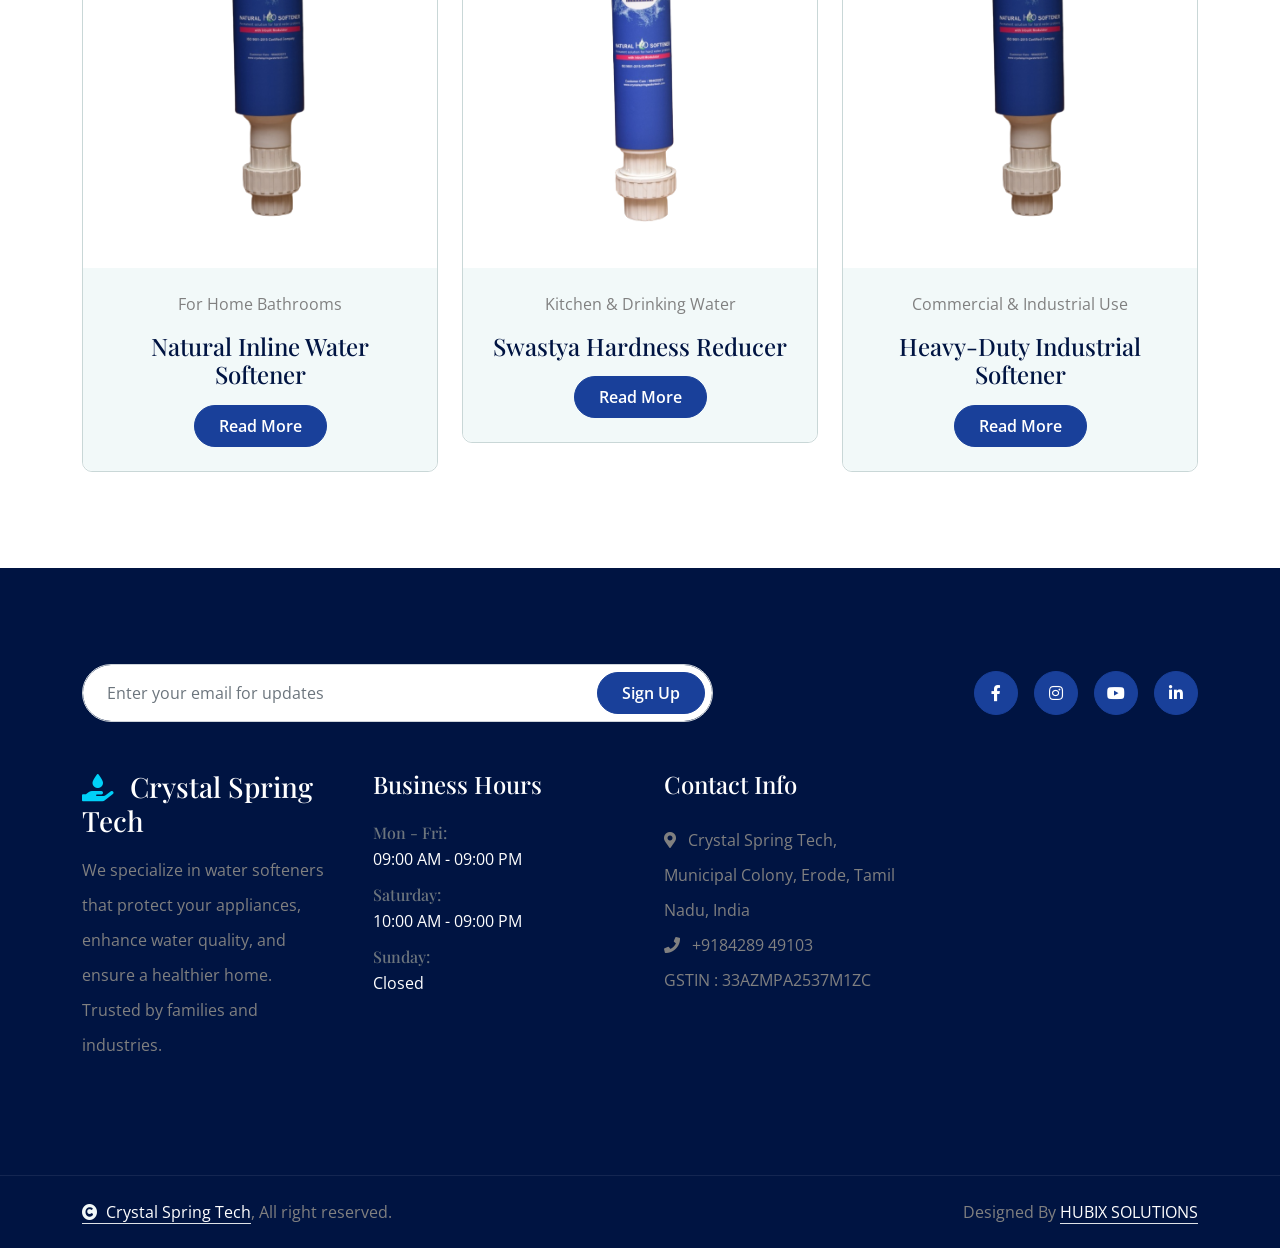
==== commit 2c0b6d67: "Update index.html" ====
--- a/index.html
+++ b/index.html
@@ -332,7 +332,6 @@
                     </div>
                     <a href="#" class="h4 mb-3">Scale Prevention</a>
                     <p class="mb-3">Protect your plumbing, appliances, and fixtures from harmful limescale buildup with our advanced water softeners.</p>
-                    <a href="#" class="btn text-secondary">Read More <i class="fa fa-angle-right"></i></a>
                 </div>
             </div>
 
@@ -344,7 +343,6 @@
                     </div>
                     <a href="#" class="h4 mb-3">Soft & Clean Water</a>
                     <p class="mb-3">Enjoy soft, residue-free water that’s gentle on skin, hair, clothes, and more—perfect for daily use.</p>
-                    <a href="#" class="btn text-secondary">Read More <i class="fa fa-angle-right"></i></a>
                 </div>
             </div>
 
@@ -356,7 +354,6 @@
                     </div>
                     <a href="#" class="h4 mb-3">Easy Maintenance</a>
                     <p class="mb-3">Our systems are designed for low maintenance and long-lasting performance with easy regeneration cycles.</p>
-                    <a href="#" class="btn text-secondary">Read More <i class="fa fa-angle-right"></i></a>
                 </div>
             </div>
 
@@ -368,7 +365,6 @@
                     </div>
                     <a href="#" class="h4 mb-3">Lab-Tested Solutions</a>
                     <p class="mb-3">Each unit is tested in certified labs to ensure top-tier water quality and mineral removal effectiveness.</p>
-                    <a href="#" class="btn text-secondary">Read More <i class="fa fa-angle-right"></i></a>
                 </div>
             </div>
         </div>
@@ -1022,3 +1018,4 @@
 
 
 
+
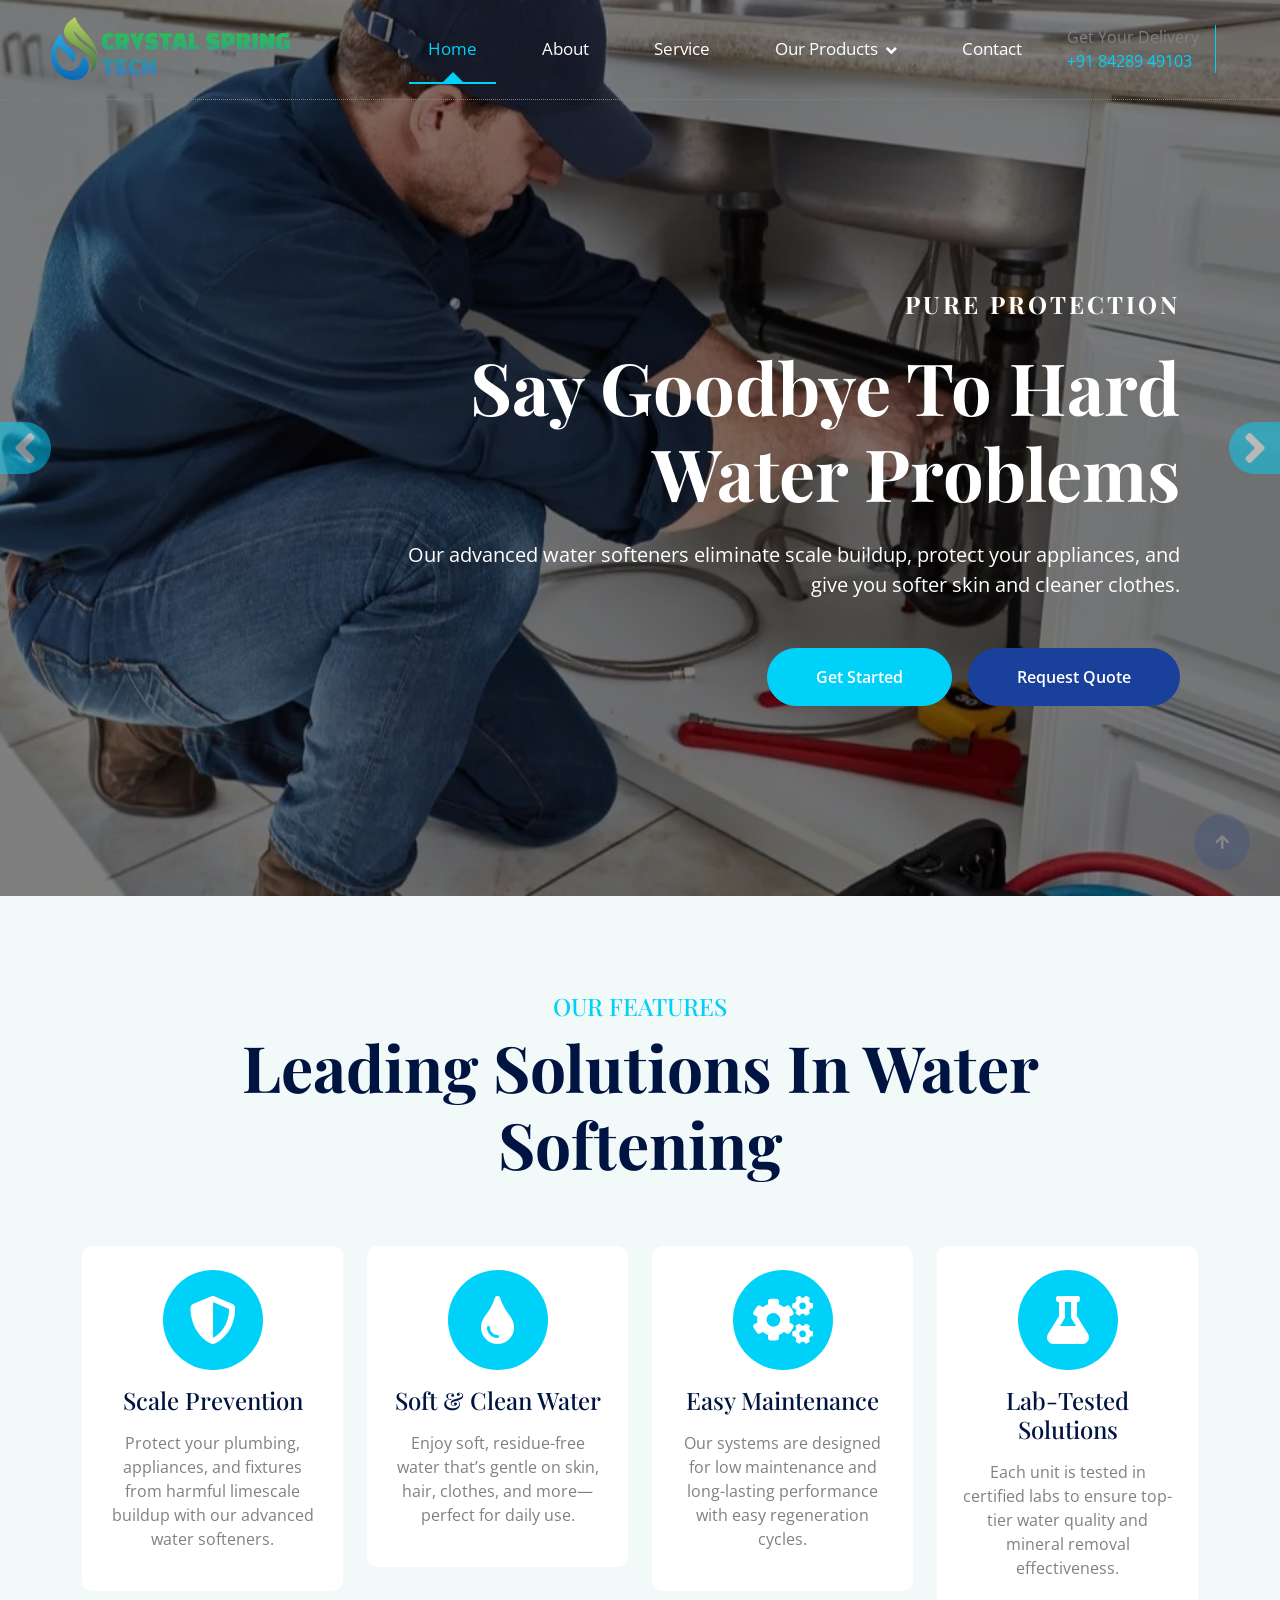
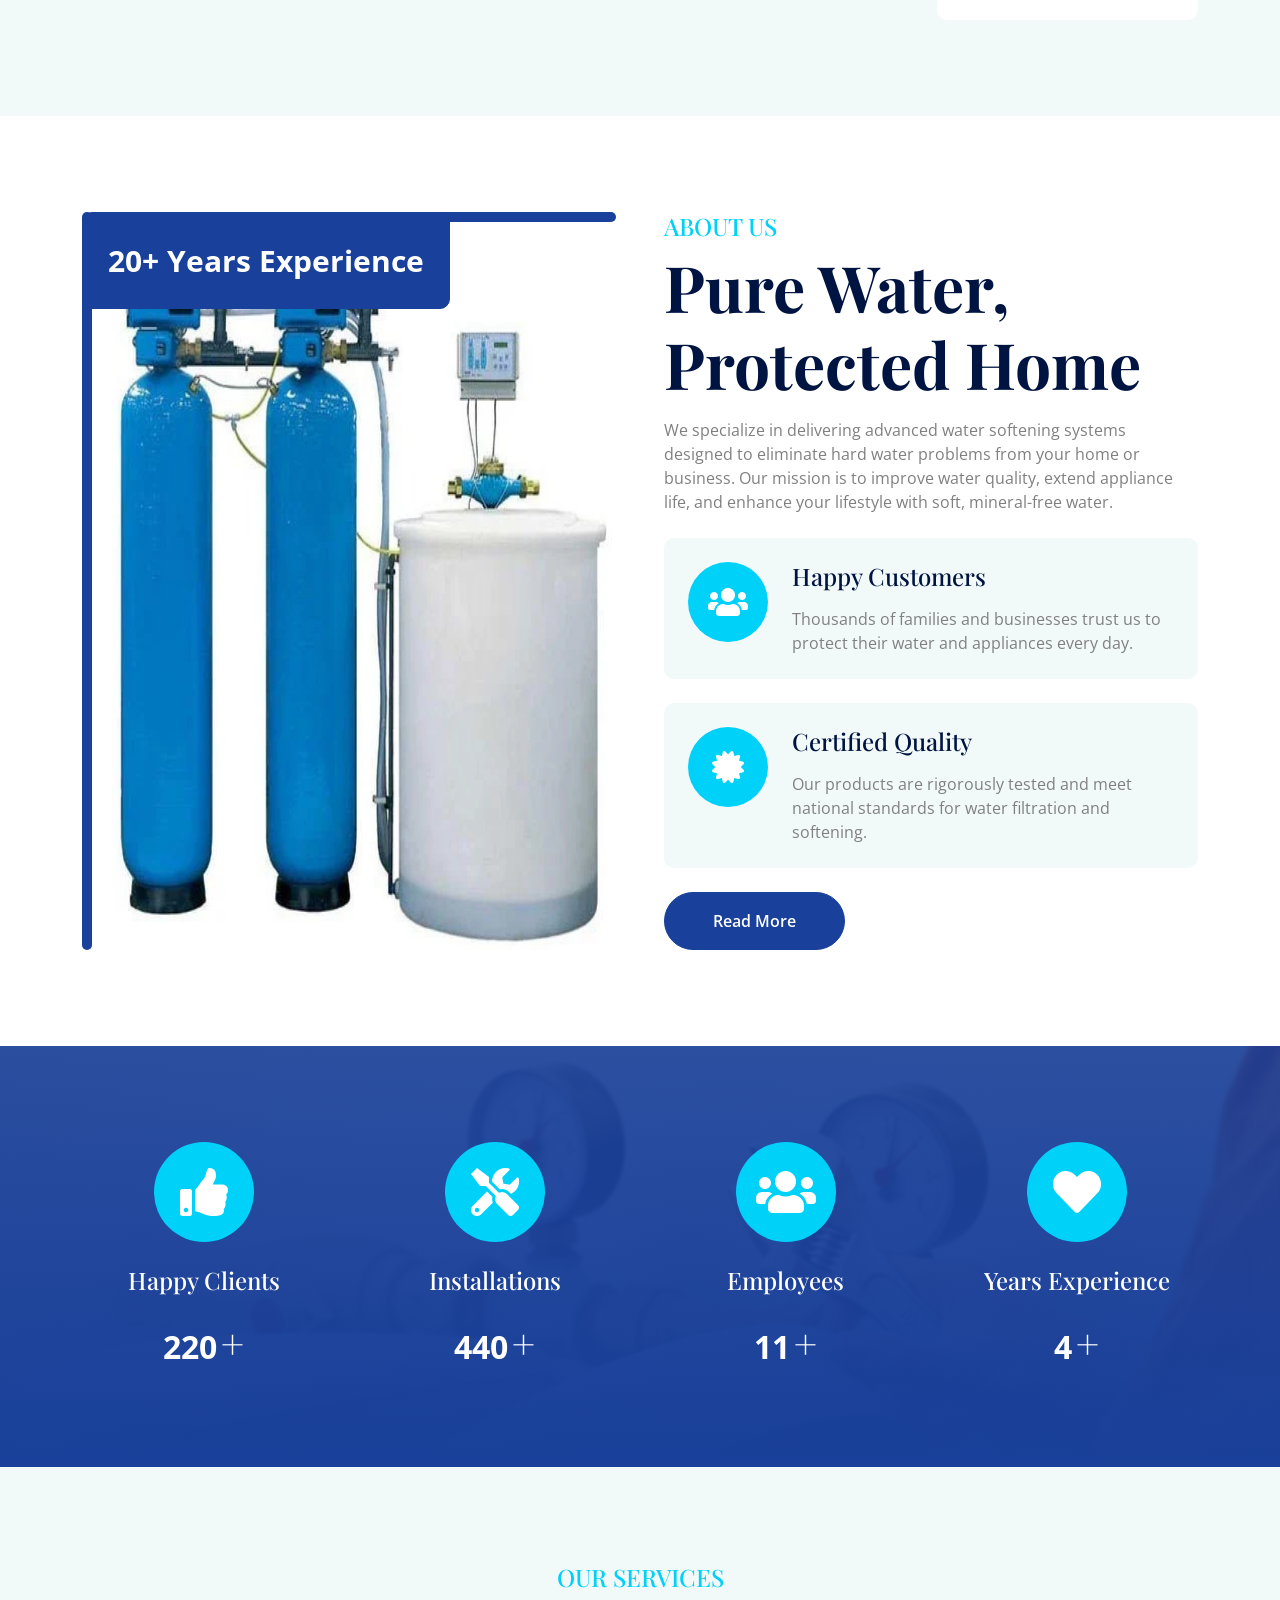
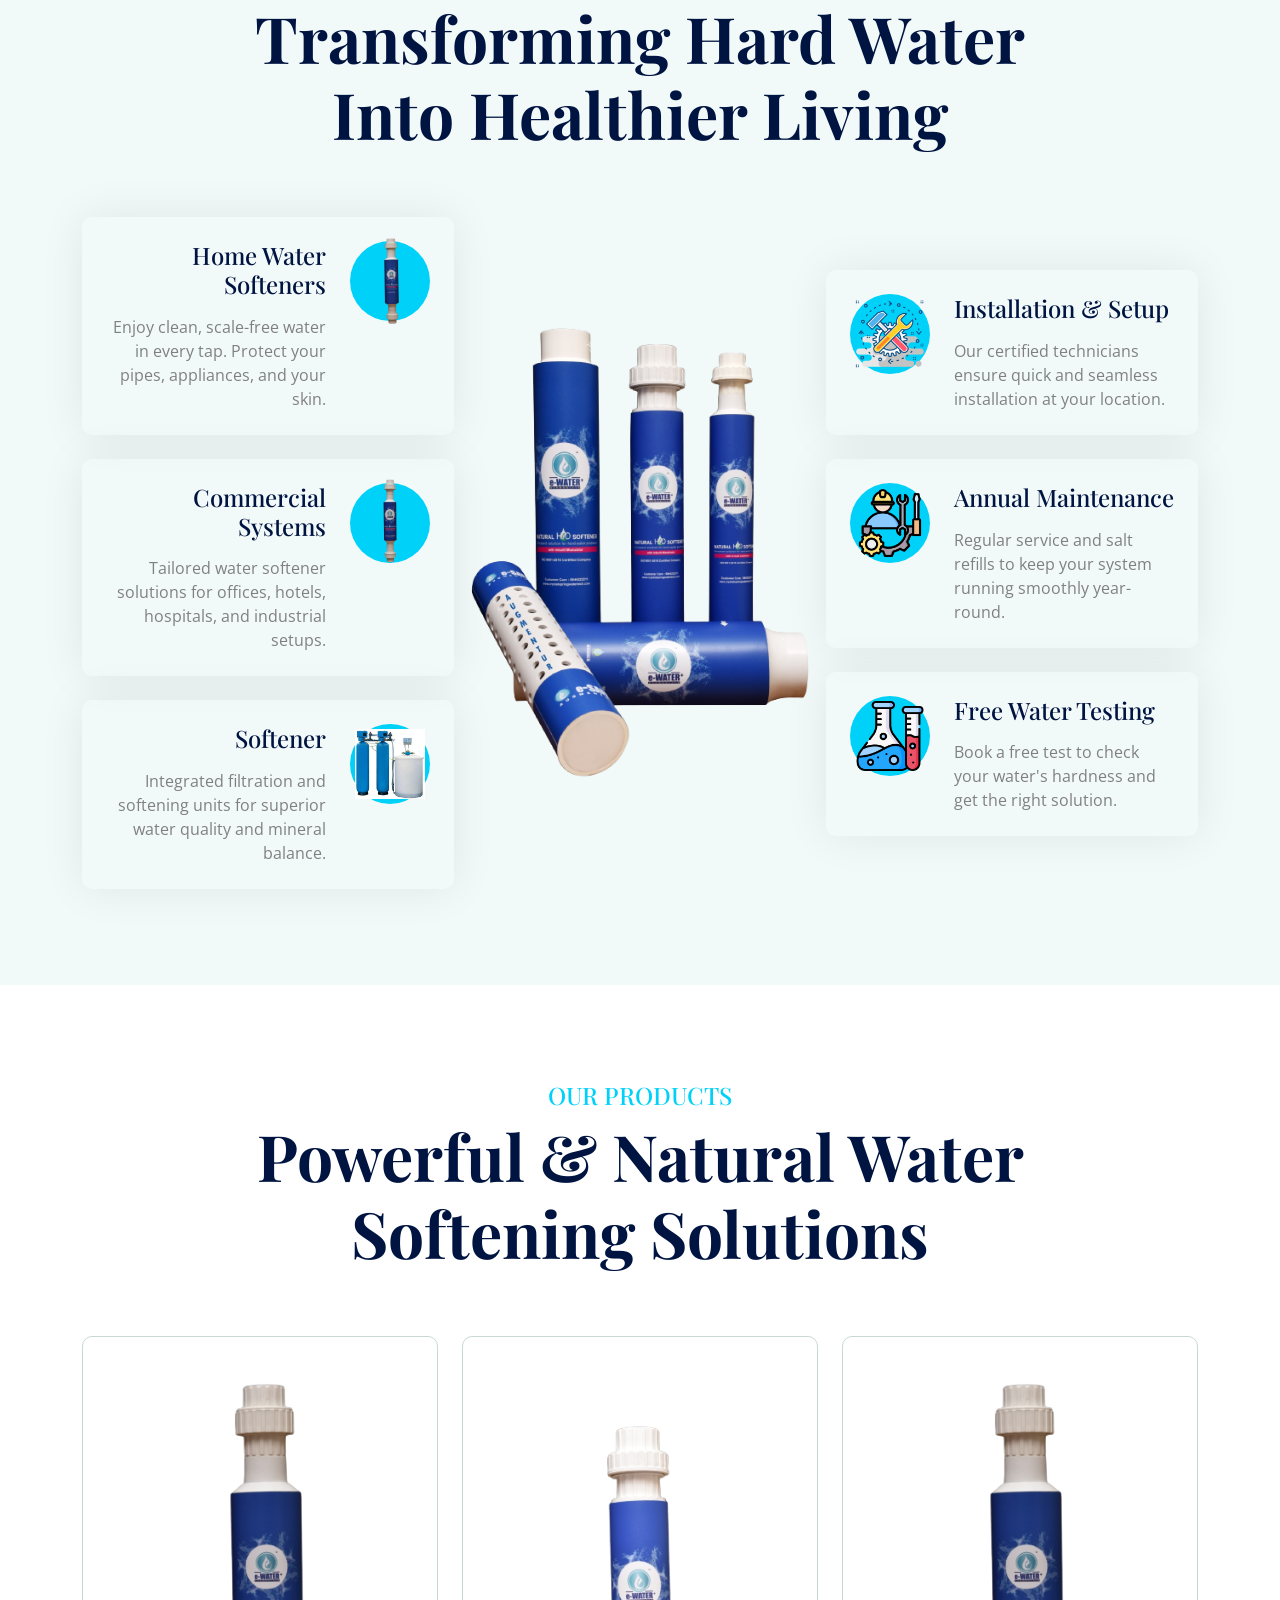
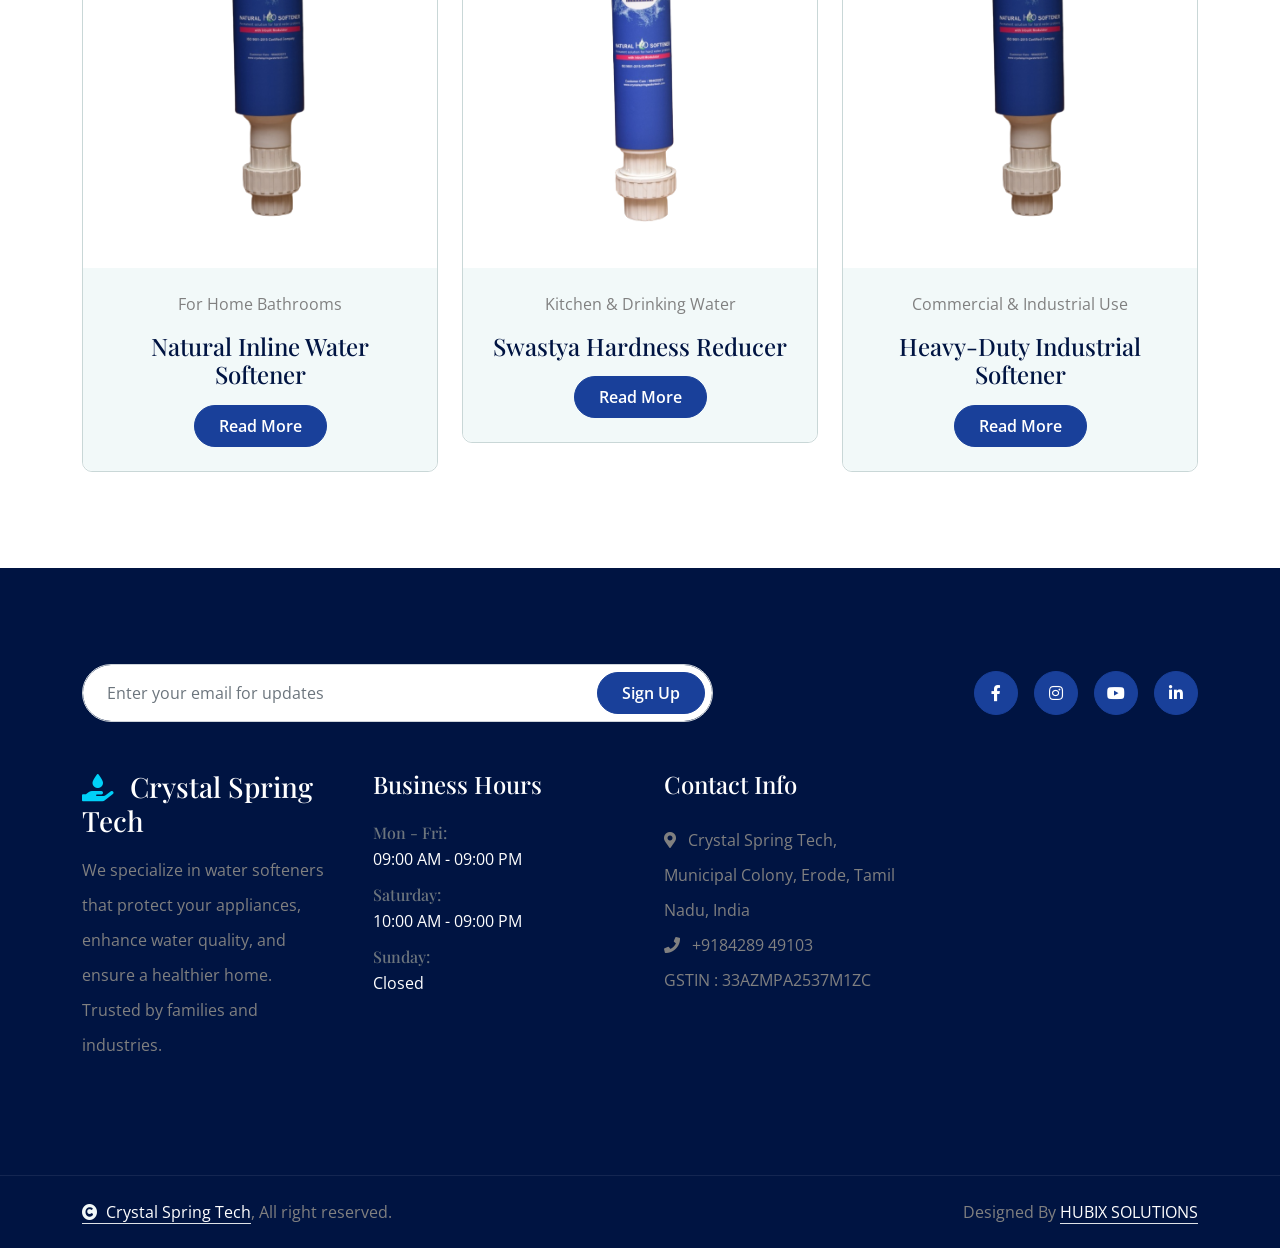
==== commit c3abee8d: "Update index.html" ====
--- a/index.html
+++ b/index.html
@@ -568,7 +568,7 @@
                         <div class="col-12">
                             <div class="d-flex">
                                 <div class="pe-4">
-                                    <div class="service-btn"><img style="width: 70px;" src='img/ewater-cup.png'></img></div>
+                                    <div class="service-btn"><img style="width: 70px;" src='svg.png'></img></div>
                                     
                                 </div>
                                 <div class="service-content">
@@ -584,7 +584,7 @@
                         <div class="col-12">
                             <div class="d-flex">
                                 <div class="pe-4">
-                                    <div class="service-btn"><img style="width: 70px;" src='img/ewater-pipe.png'></img></div>
+                                    <div class="service-btn"><img style="width: 70px;" src='maintenance.png'></img></div>
 
                                 </div>
                                 <div class="service-content">
@@ -600,7 +600,7 @@
                         <div class="col-12">
                             <div class="d-flex">
                                 <div class="pe-4">
-                                    <div class="service-btn"><img style="width: 70px;" src='img/ewater-swas.png'></img></div>
+                                    <div class="service-btn"><img style="width: 70px;" src='flask.png'></img></div>
                                 </div>
                                 <div class="service-content">
                                     <a href="#" class="h4 d-inline-block mb-3" data-bs-toggle="modal" data-bs-target="#testingModal">Free Water Testing</a>
@@ -1019,3 +1019,4 @@
 
 
 
+
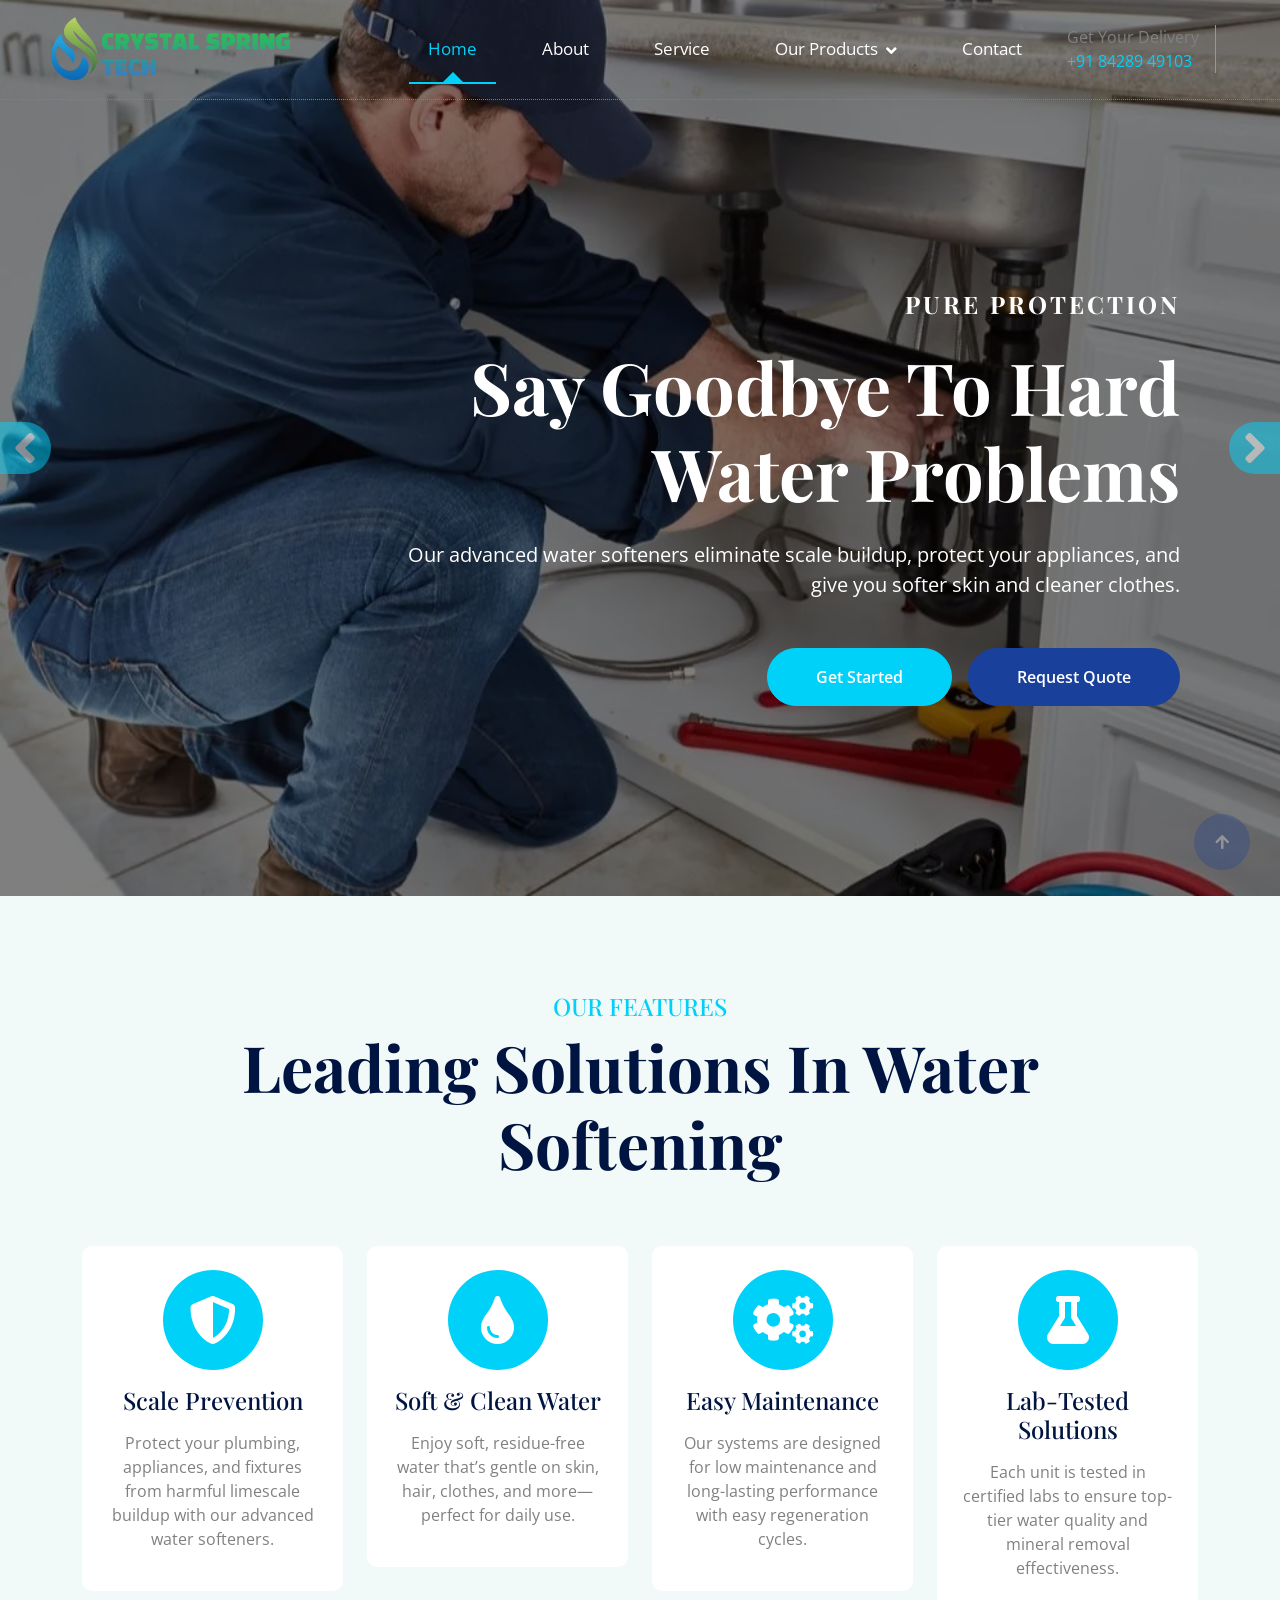
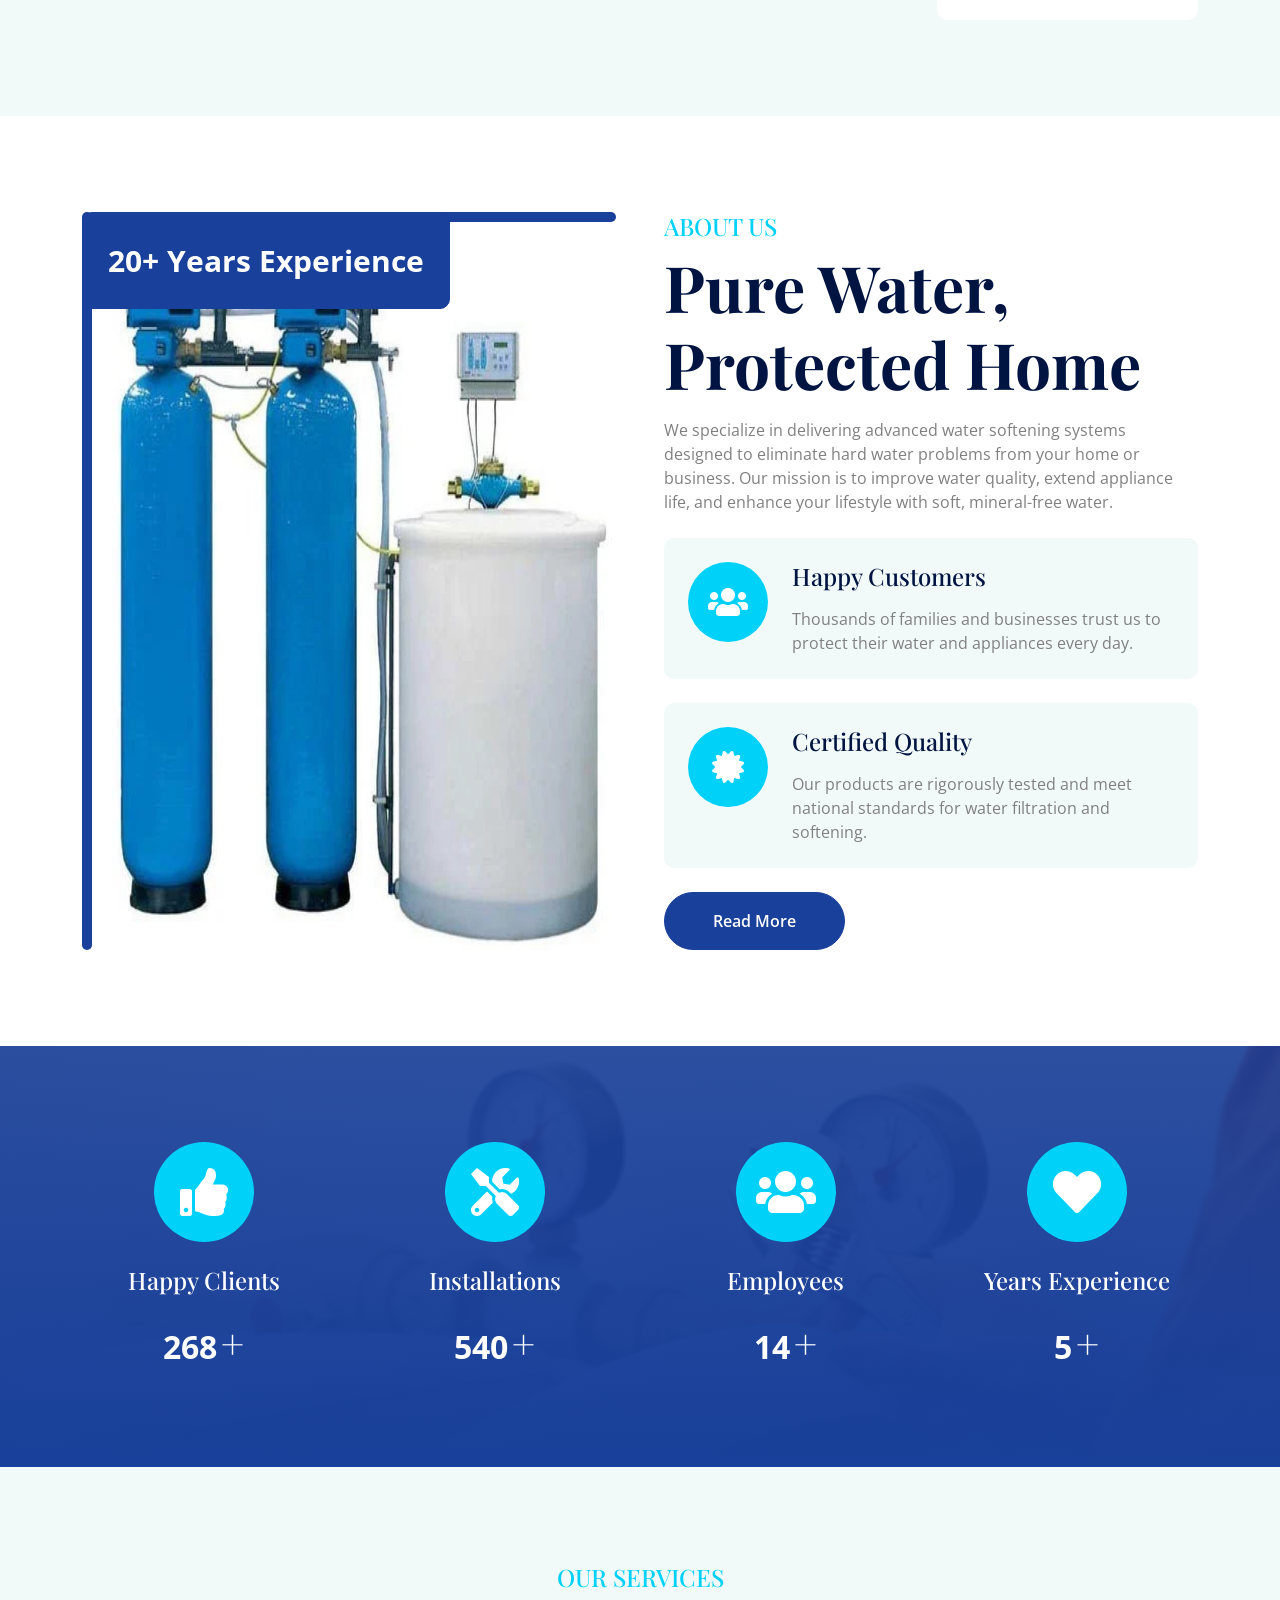
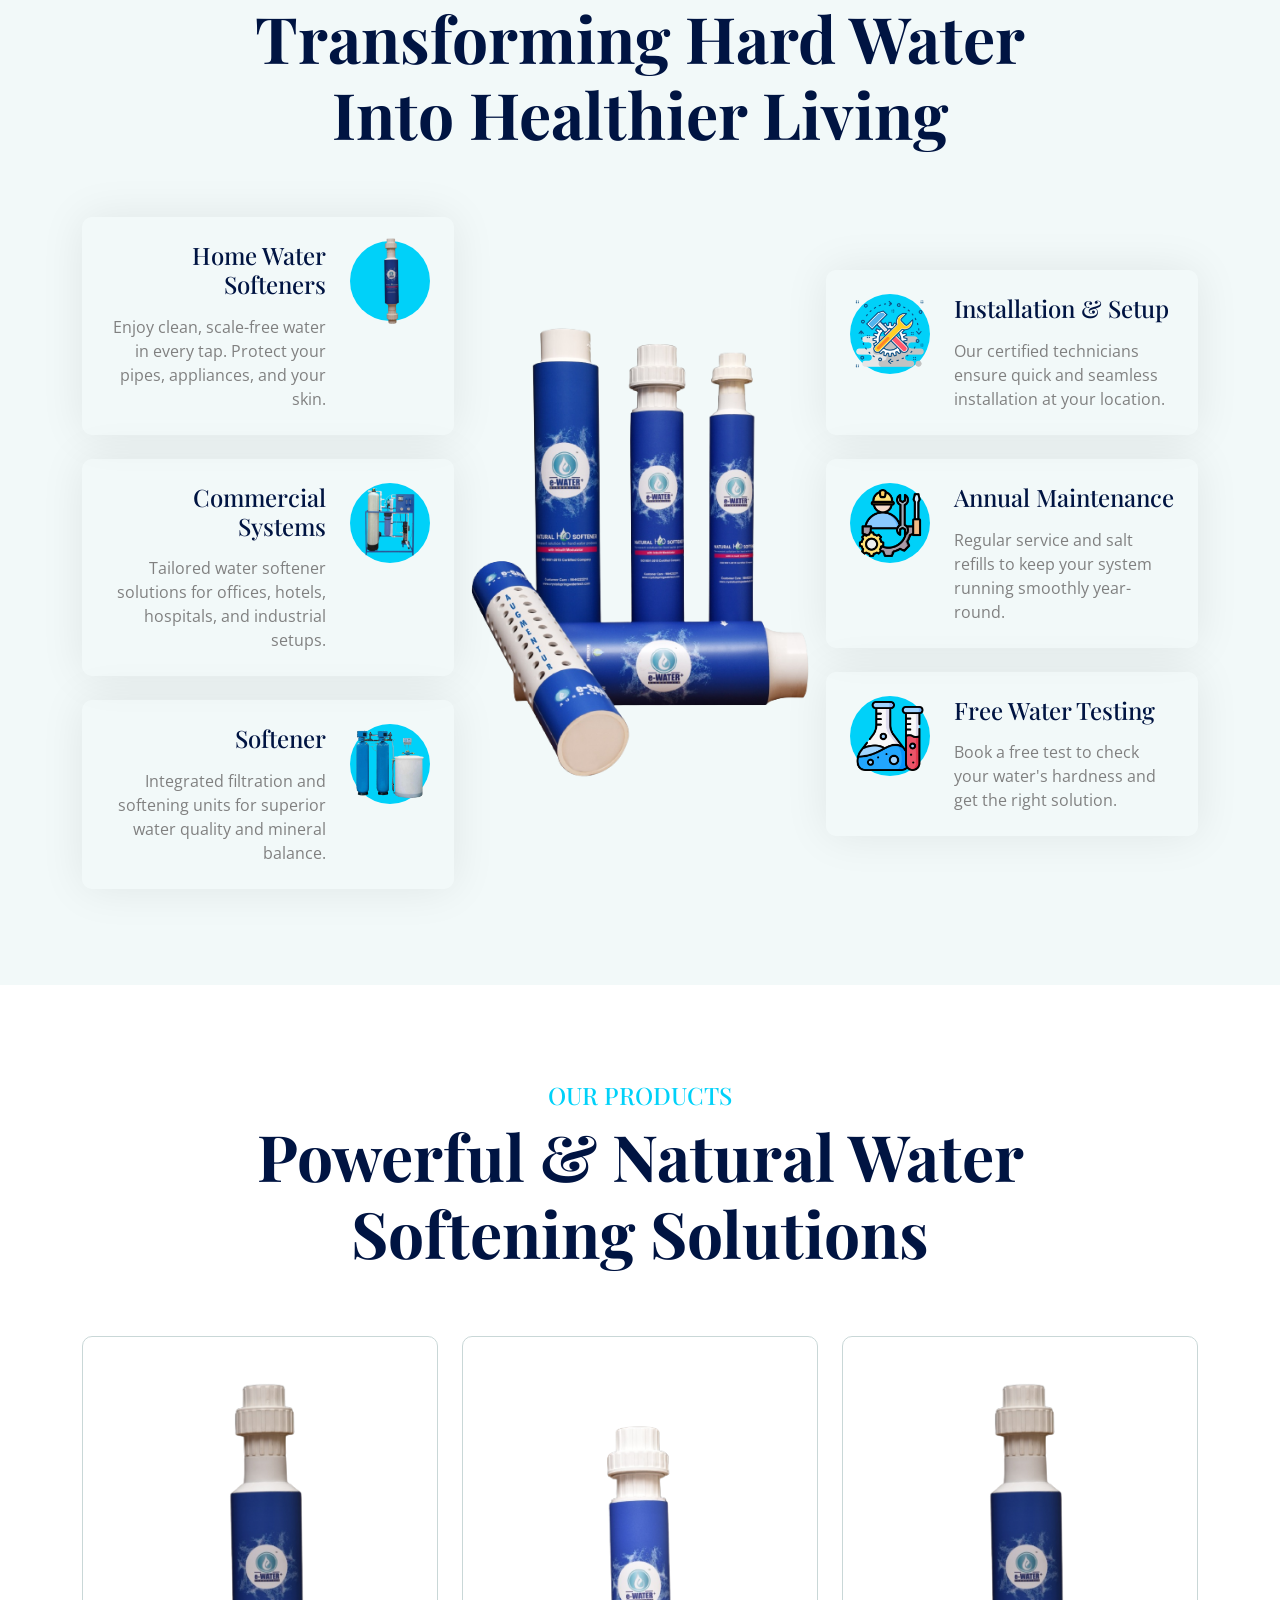
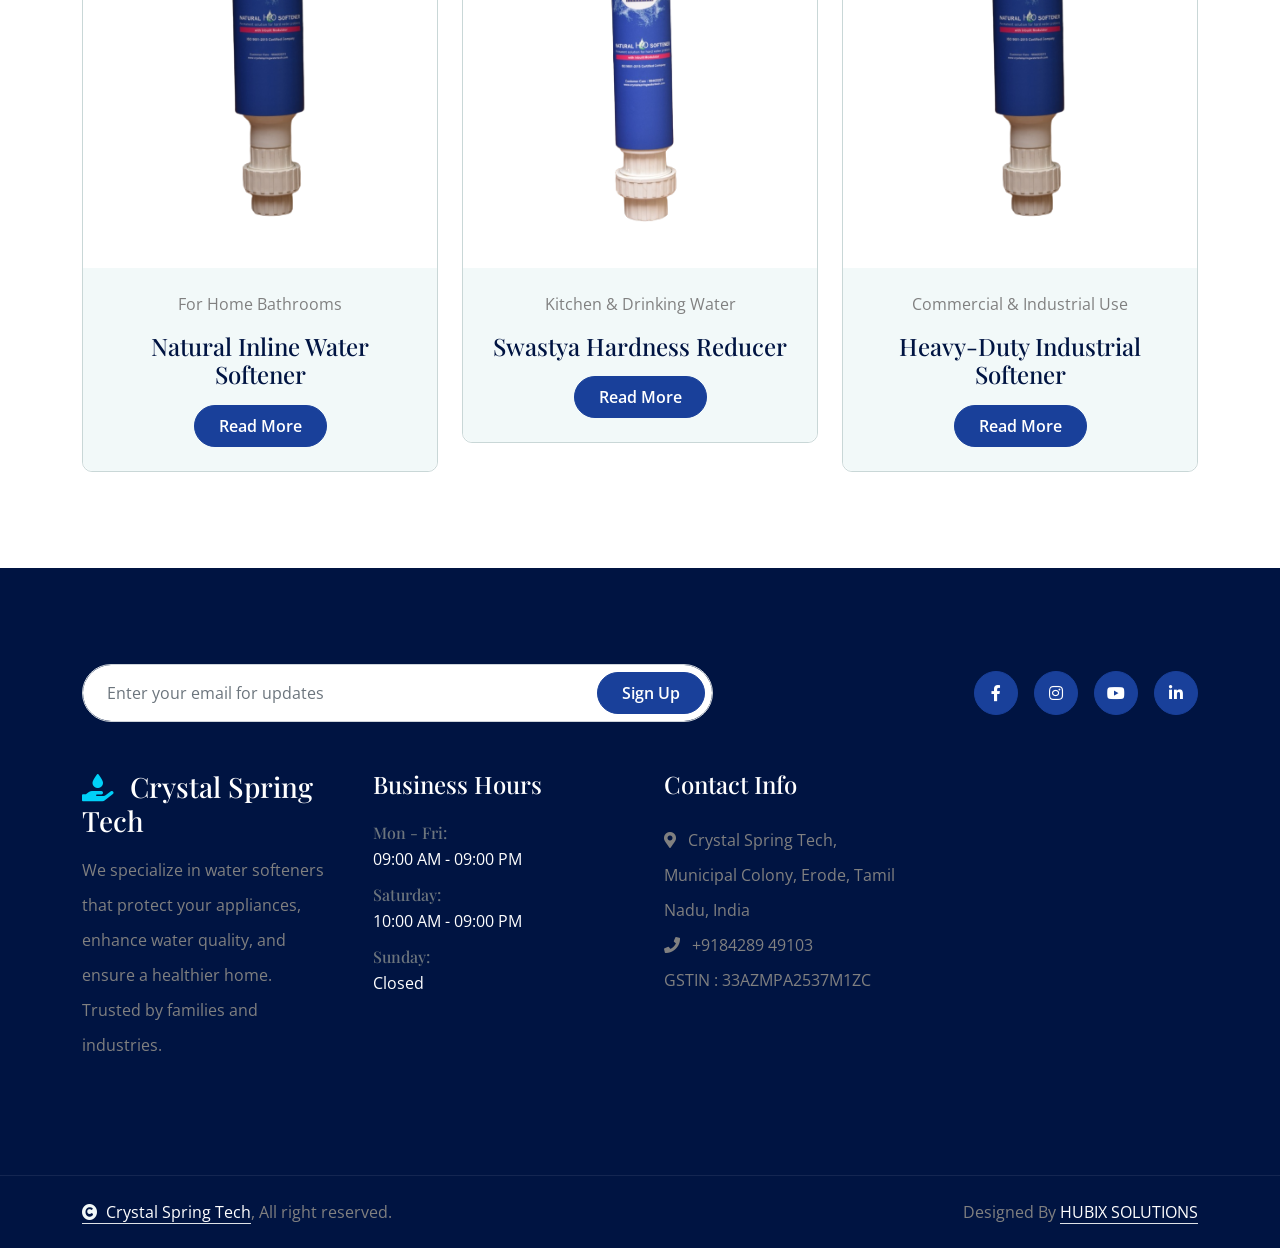
==== commit 66533c0b: "Update index.html" ====
--- a/index.html
+++ b/index.html
@@ -531,7 +531,7 @@
                                     <p class="mb-0">Tailored water softener solutions for offices, hotels, hospitals, and industrial setups.</p>
                                 </div>
                                 <div class="ps-4">
-                                    <div class="service-btn"><img style="width: 70px;" src='img/ewater-cap-2.png'></img></div>
+                                    <div class="service-btn"><img style="width: 70px;" src='img/comercial-ro-removebg-preview.png'></img></div>
                                 </div>
                             </div>
                         </div>
@@ -546,7 +546,7 @@
                                     <p href="/product.html" class="mb-0">Integrated filtration and softening units for superior water quality and mineral balance.</p>
                                 </div>
                                 <div href="/product.html" class="ps-4">
-                                    <div class="service-btn"><img style="width: 70px;" src='img/softener-combo.webp'></img></div>
+                                    <div class="service-btn"><img style="width: 70px;" src='img/softener-combo-removebg-preview.png'></img></div>
                                 </div>
                             </div>
                         </div>
@@ -1020,3 +1020,4 @@
 
 
 
+
